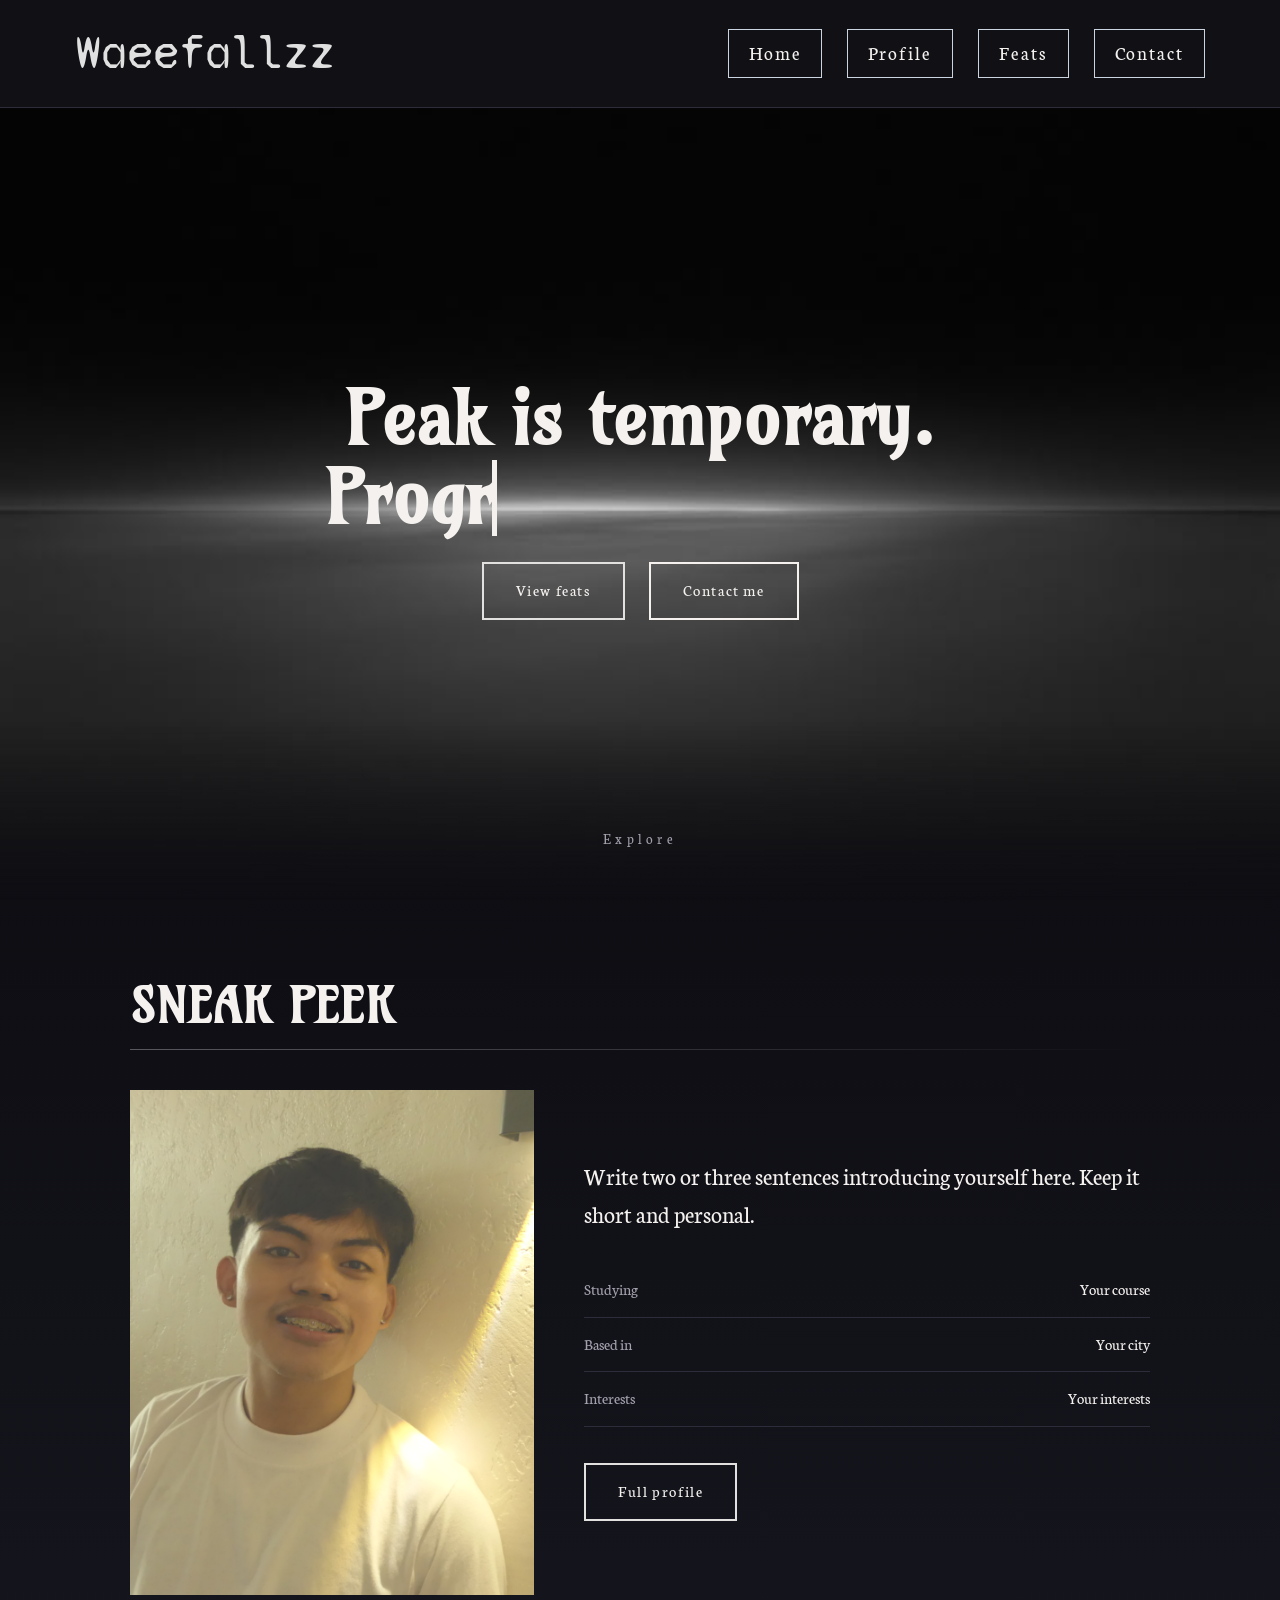
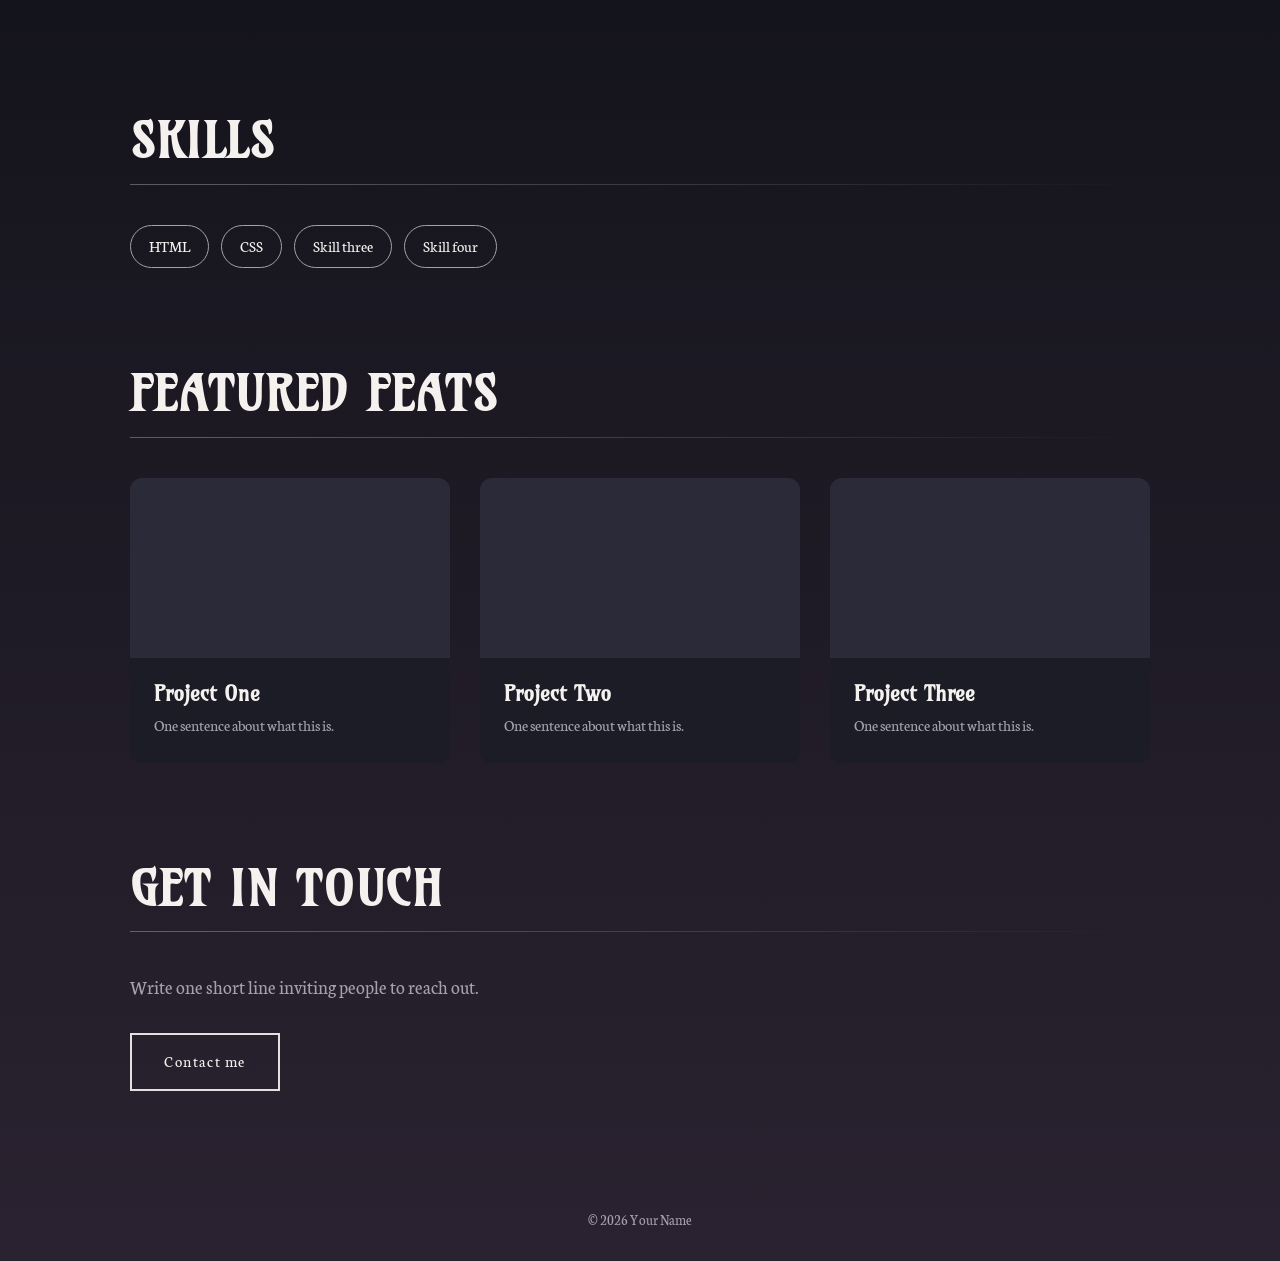
==== index.html @ 7a1cd542 "Initial commit" ====
<!DOCTYPE html>
<html lang="en">
<head>
  <meta charset="UTF-8">
  <meta name="viewport" content="width=device-width, initial-scale=1">
  <title>Home | Your Name</title>
  <link rel="preconnect" href="https://fonts.googleapis.com">
  <link href="https://fonts.googleapis.com/css2?family=Dosis:wght@700&family=Neuton:wght@400;700&display=swap" rel="stylesheet">
  <link rel="stylesheet" href="style.css">
</head>
<body>




  <!-- HEADER: copy any change here to all 4 pages -->
  <header class="header">
    <a href="index.html" class="logo">
      <span>Waeefallzz</span>
    </a>
    <nav>
      <a href="index.html" class="active">Home</a>
      <a href="profile.html">Profile</a>
      <a href="feats.html">Feats</a>
      <a href="contact.html">Contact</a>
    </nav>
  </header>

  <main class="home">

    <section class="hero">
      <h1>Peak is temporary. <br >Progress is absolute</h1>
      <div class="hero-buttons">
        <a href="feats.html" class="button">View feats</a>
        <a href="contact.html" class="button secondary">Contact me</a>
      </div>
      <!-- EXPLORE: hover the word to show your social icons.
           Replace each link (the https:// part) with your own page. It opens in a new tab. -->
      <div class="explore">
        <span class="explore-label" tabindex="0">Explore</span>
        <div class="explore-menu">
          <a href="https://www.facebook.com/waeefallzz" class="button facebook" target="_blank" rel="noopener noreferrer" aria-label="Facebook" title="Facebook">
            <svg viewBox="0 0 24 24" aria-hidden="true"><path d="M18 2h-3a5 5 0 0 0-5 5v3H7v4h3v8h4v-8h3l1-4h-4V7a1 1 0 0 1 1-1h3z"/></svg>
          </a>
          <a href="https://www.instagram.com/waeefallzzz/" class="button instagram" target="_blank" rel="noopener noreferrer" aria-label="Instagram" title="Instagram">
            <svg viewBox="0 0 24 24" aria-hidden="true"><defs><linearGradient id="ig-gradient" gradientUnits="userSpaceOnUse" x1="2" y1="22" x2="22" y2="2"><stop offset="0" stop-color="#feda75"/><stop offset="0.25" stop-color="#fa7e1e"/><stop offset="0.5" stop-color="#d62976"/><stop offset="0.75" stop-color="#962fbf"/><stop offset="1" stop-color="#4f5bd5"/></linearGradient></defs><rect x="2" y="2" width="20" height="20" rx="5" ry="5"/><path d="M16 11.37A4 4 0 1 1 12.63 8 4 4 0 0 1 16 11.37z"/><path d="M17.5 6.5h.01"/></svg>
          </a>
          <a href="https://github.com/waeefallzzz" class="button github" target="_blank" rel="noopener noreferrer" aria-label="GitHub" title="GitHub">
            <svg viewBox="0 0 24 24" aria-hidden="true"><path d="M9 19c-5 1.5-5-2.5-7-3m14 6v-3.87a3.37 3.37 0 0 0-.94-2.61c3.14-.35 6.44-1.54 6.44-7A5.44 5.44 0 0 0 20 4.77 5.07 5.07 0 0 0 19.91 1S18.73.65 16 2.48a13.38 13.38 0 0 0-7 0C6.27.65 5.09 1 5.09 1A5.07 5.07 0 0 0 5 4.77a5.44 5.44 0 0 0-1.5 3.78c0 5.42 3.3 6.61 6.44 7A3.37 3.37 0 0 0 9 18.13V22"/></svg>
          </a>
        </div>
      </div>
    </section>

    <!-- SNEAK PEEK: a short look at you. Edit the text, then the list below. -->
    <section class="peek">
      <div class="section-header">
        <h2>Sneak Peek</h2>
        <div class="ridge"></div>
      </div>

      <div class="peek-grid">
        <!-- PHOTO: the picture goes INSIDE the peek-photo box, which sets its size and the mountain edge -->
        <div class="peek-photo">
          <img src="images/peek_img.jpg" alt="Your name">
        </div>

        <div>
          <p class="peek-lead">Write two or three sentences introducing yourself here. Keep it short and personal.</p>

          <!-- To add a row, copy one li line and change the text -->
          <ul class="peek-facts">
            <li><span>Studying</span> Your course</li>
            <li><span>Based in</span> Your city</li>
            <li><span>Interests</span> Your interests</li>
          </ul>

          <a href="profile.html" class="button">Full profile</a>
        </div>
      </div>
    </section>

    <!-- SECTION: SKILLS. Each section starts with a header and ridgeline divider.
         To add a skill, copy one li line and change the text. -->
    <section class="home-section">
      <div class="section-header">
        <h2>Skills</h2>
        <div class="ridge"></div>
      </div>
      <ul class="skills">
        <li>HTML</li>
        <li>CSS</li>
        <li>Skill three</li>
        <li>Skill four</li>
      </ul>
    </section>

    <!-- SECTION: FEATURED FEATS. To add a card, copy from <a class="card"> to </a>. -->
    <section class="home-section">
      <div class="section-header">
        <h2>Featured Feats</h2>
        <div class="ridge"></div>
      </div>
      <div class="grid">
        <a href="feats.html" class="card">
          <div class="card-image"></div>
          <div class="card-body">
            <h3>Project One</h3>
            <p>One sentence about what this is.</p>
          </div>
        </a>
        <a href="feats.html" class="card">
          <div class="card-image"></div>
          <div class="card-body">
            <h3>Project Two</h3>
            <p>One sentence about what this is.</p>
          </div>
        </a>
        <a href="feats.html" class="card">
          <div class="card-image"></div>
          <div class="card-body">
            <h3>Project Three</h3>
            <p>One sentence about what this is.</p>
          </div>
        </a>
      </div>
    </section>

    <!-- SECTION: GET IN TOUCH -->
    <section class="home-section">
      <div class="section-header">
        <h2>Get in Touch</h2>
        <div class="ridge"></div>
      </div>
      <p class="home-note">Write one short line inviting people to reach out.</p>
      <a href="contact.html" class="button">Contact me</a>
    </section>
  </main>

  <footer>&copy; 2026 Your Name</footer>
  <script src="script.js"></script>
</body>
</html>
---- style.css ----
/* ==========================================================
   STYLE.CSS (shared by all pages)
   Edit the values in the SETTINGS block to restyle the site.
   ========================================================== */

/* FONTS loaded from Google Fonts (needs internet): Ubuntu for headers, Syne Mono for the logo */
@import url("https://fonts.googleapis.com/css2?family=Ubuntu:wght@400;500;700&family=Syne+Mono&display=swap");
@import url("https://fonts.googleapis.com/css2?family=Amarante&family=Libertinus+Serif:ital,wght@0,400;0,600;0,700;1,400;1,600;1,700&family=Syne+Mono&display=swap");

/* ---------- 1. SETTINGS: change colors and fonts here ---------- */
:root {
  --bg: #121218;        /* page background */
  --card: #1c1c26;      /* card background */
  --text: #f4f1ee;      /* main text */
  --muted: #a3a1ad;     /* softer text */
  --accent: #e3e0e0;
  --nav-accent: #cbd5e1; /* nav buttons at rest: the border (Silver Blue accent). The text stays white. */
  --nav-hover: #94a3b8;  /* nav hover: the text, the border, and the glowing line all use this (Silver Blue hover) */
  --grad-top: #050507;  /* page gradient: color at the top */
  --grad-mid: #14141c;  /* page gradient: color in the middle */
  --grad-end: #2a2230;  /* page gradient: color at the bottom */    /* hover color, buttons, underline */

  --font-heading: "Amarante", sans-serif;    /* headers */
  --font-logo: "Syne Mono", monospace;     /* logo name */
  --font-body: "Neuton", serif;           /* paragraphs */
}

/* ---------- 2. BASE ---------- */
* { margin: 0; padding: 0; box-sizing: border-box; }

html { scroll-behavior: smooth; }

body {
   /* gradient that runs down the whole page, so it shifts as you scroll */
  background: linear-gradient(180deg, var(--grad-top) 0%, var(--grad-mid) 55%, var(--grad-end) 100%);
  background-color: var(--bg);
  min-height: 100vh;
  color: var(--text);
  font-family: var(--font-body);
  line-height: 1.6;
}

/* PAGE BACKGROUND PICTURE: puts the hero picture at the top of every inner page
   (Profile, Feats, Contact) and fades it into the gradient as you scroll down.
   Home is skipped here because it draws its own picture in .hero::before.
   The picture is the same file: images/hero.jpg
   To make the picture fade out sooner or later, change the 80% below. */
body:not(:has(.home))::before {
  content: "";
  position: absolute;
  top: 0; left: 0;
  width: 100%;
  height: 100vh;
  z-index: -1;
  pointer-events: none;
  background: url("images/hero.jpg") center 20% / cover no-repeat;
  -webkit-mask-image: linear-gradient(to bottom, #000 80%, transparent 100%);
  mask-image: linear-gradient(to bottom, #000 80%, transparent 100%);
}

h1, h2, h3 { font-family: var(--font-heading); line-height: 1.1; }
h1 { font-size: clamp(3rem, 9vw, 6.5rem); }
h2 { font-size: clamp(2rem, 5vw, 3rem); margin-bottom: 30px; }
h3 { font-size: 1.3rem; margin-bottom: 8px; }

a { color: inherit; }

/* ---------- 3. HEADER AND NAV ---------- */
.header {
  position: fixed;
  top: 0; left: 0;
  width: 100%;
  display: flex;
  justify-content: space-between;  /* logo left, nav right */
  align-items: center;
  padding: 15px 75px;
  background: rgba(18, 18, 24, 0.9);
  border-bottom: 1px solid #2c2c3a;
  backdrop-filter: blur(8px);
  z-index: 10;
}

.logo {
  display: flex;
  align-items: center;
  gap: 20px;
  text-decoration: none;
}

/* LOGO PLACEHOLDER: size of the logo picture */
.logo-image,
.logo img {
  width: 125px;
  height: 125px;
}

.logo-image { background: #2a2a38; }       /* grey box until you add your logo */
.logo img { object-fit: cover; }

.logo span {
  font-family: var(--font-logo);
  font-size: 3rem;
  font-weight: 400;      /* Syne Mono has only one weight */
}

/* ---------- 3b. LOGO HOVER: the letters scramble, then turn into an icon ----------
   script.js does the scrambling and adds the icon. This is how it looks. */
.logo { position: relative; }
.logo span { transition: opacity 0.25s ease; }
.logo.is-icon span { opacity: 0; }            /* the name fades out when the icon shows */

.logo-icon {
  position: absolute;
  left: 0;
  top: 50%;
  height: 3rem;                               /* icon size (matches the logo text size) */
  aspect-ratio: 1;
  opacity: 0;
  transform: translateY(-50%) scale(0.6);
  transition: opacity 0.3s ease, transform 0.3s ease;
  pointer-events: none;
}

.logo.is-icon .logo-icon {
  opacity: 1;
  transform: translateY(-50%) scale(1);
}

.logo-icon img,
.logo-icon svg {
  display: block;
  width: 100%;
  height: 100%;
  object-fit: contain;
}

/* the built-in icon is a line drawing that takes the logo's color */
.logo-icon svg {
  fill: none;
  stroke: currentColor;
  stroke-width: 2;
  stroke-linecap: round;
  stroke-linejoin: round;
}

nav { display: flex; gap: 25px; }

nav a {
  position: relative;
  padding: 8px 20px;
  border: 1px solid var(--nav-accent);
  text-decoration: none;
  color: var(--text);
  font-size: 1.2rem;
  letter-spacing: 0.1em;
  transition: color 0.3s ease, border-color 0.3s ease, transform 0.3s ease, text-shadow 0.3s ease;
}

nav a.active {
  color: var(--text);
  border-color: var(--nav-accent);
}

nav a:hover {
  color: var(--nav-hover);
  border-color: var(--nav-hover);
  text-shadow: 0 0 8px color-mix(in srgb, var(--nav-hover) 60%, transparent);   /* text glow: change 8px for spread, 60% for strength */
}

/* ---------- 4. PAGE LAYOUT ---------- */
main {
  min-height: 100vh;
  padding: 230px 40px 80px;   /* top padding = space under the header */
  max-width: 1100px;
  margin: 0 auto;
  animation: fadeUp 0.8s ease both;   /* every page fades in on load */
}

@keyframes fadeUp {
  from { opacity: 0; transform: translateY(30px); }
  to   { opacity: 1; transform: translateY(0); }
}

/* ---------- 4b. SECTION HEADER (title and divider line) ---------- */
.section-header { margin-bottom: 40px; }

.section-header h2 {
  display: flex;
  align-items: center;
  gap: 0.3em;
  margin: 0;
  text-transform: uppercase;
  letter-spacing: 0.04em;
}

/* divider: a plain thin line under the title that fades out to the right.
   To remove the divider completely, change this to: .ridge { display: none; } */
.ridge {
  height: 1px;
  margin-top: 16px;
  background: linear-gradient(to right, var(--muted), transparent);
  opacity: 0.5;
}

/* ---------- 5. HOME (centered full screen hero) ---------- */
main.home { max-width: none; padding: 0; }

.hero {
  position: relative;
  min-height: 100vh;
  display: flex;
  flex-direction: column;
  align-items: center;       /* centers horizontally */
  justify-content: center;   /* centers vertically */
  text-align: center;
  padding: 200px 40px 100px;

}

/* HERO PICTURE: images/hero.jpg, fading out at the bottom so it blends into the gradient.
   Change "20%" to move the picture up or down. Change "80%" to fade sooner or later. */
.hero::before {
  content: "";
  position: absolute;
  inset: 0;
  z-index: 0;
  background: url("images/hero.jpg") center 20% / cover no-repeat;
  -webkit-mask-image: linear-gradient(to bottom, #000 80%, transparent 100%);
  mask-image: linear-gradient(to bottom, #000 80%, transparent 100%);
}

/* keep the text above the picture */
.hero h1, .hero-name, .hero-buttons { position: relative; z-index: 1; }

.hero h1 {
  font-size: clamp(2.5rem, 6vw, 4.5rem);
  margin-bottom: 24px;
}

.hero-name {
  font-family: var(--font-heading);
  font-size: 2.5rem;
  font-weight: 700;
  margin-bottom: 40px;
}

.hero-buttons {
  display: flex;
  flex-wrap: wrap;
  justify-content: center;
  gap: 24px;
}

.button {
  display: inline-block;   /* lets overflow: hidden clip the light streak */
  position: relative;
  overflow: hidden;
  padding: 14px 32px;
  border: 2px solid var(--accent);
  text-decoration: none;
  letter-spacing: 0.1em;
  transition: transform 0.3s ease, box-shadow 0.3s ease, color 0.3s ease;
}

.button:hover {
  box-shadow: 0 10px 25px rgba(134, 30, 108, 0.35);   /* glow under the button */
}

.logo {
  color: #e0e0e0;
  text-decoration: none;
  transition: text-shadow 0.3s ease, color 0.3s ease;
}

.logo:hover {
  text-shadow: 0 10px 25px rgba(134, 30, 108, 0.35);
  color: #7dd3fc;   /* Glacier Blue */
  text-shadow: 0 0 12px rgba(255, 255, 255, 0.8);
   
}

/* pressed effect when clicking */
.button:active { transform: scale(0.97); }

/* second button, white outline */
.button.secondary { border-color: var(--text); }
.button.secondary:hover {
  box-shadow: 0 10px 25px rgba(244, 241, 238, 0.25);
}

/* ---------- EXPLORE MENU: hover "Explore" to show your social icons ---------- */
.explore {
  position: absolute;
  bottom: 40px;
  left: 50%;
  transform: translateX(-50%);
  z-index: 1;
}

.explore-label {
  display: block;
  padding: 10px 24px;
  color: var(--muted);
  letter-spacing: 0.3em;
  font-size: 0.9rem;
  cursor: pointer;
  transition: color 0.3s ease;
}

.explore:hover .explore-label { color: var(--accent); }
.explore:has(:focus-visible) .explore-label { color: var(--accent); }   /* keyboard only */

/* the row of icons, sitting just above the word Explore */
.explore-menu {
  position: absolute;
  bottom: 100%;
  left: 50%;
  transform: translateX(-50%);
  display: flex;
  gap: 14px;
  padding-bottom: 20px;      /* keeps the hover from breaking between the word and the buttons */
  pointer-events: none;
}

.explore:hover .explore-menu { pointer-events: auto; }
.explore:has(:focus-visible) .explore-menu { pointer-events: auto; }   /* keyboard only */

/* hidden state: faded out and sitting a little lower */
.explore-menu .button {
  padding: 12px;
  color: var(--muted);     /* resting icon color */
  background: rgba(11, 11, 16, 0.7);
  backdrop-filter: blur(6px);
  opacity: 0;
  transform: translateY(calc(var(--lift) + 24px)) rotate(var(--tilt));
  transition: opacity 0.4s ease var(--delay), transform 0.4s ease var(--delay), box-shadow 0.3s ease, color 0.3s ease, border-color 0.3s ease;
}

/* the icons: size and line style (they take the text color) */
.explore-menu svg {
  display: block;
  width: 24px;
  height: 24px;
  fill: none;
  stroke: currentColor;
  stroke-width: 2;
  stroke-linecap: round;
  stroke-linejoin: round;
}

/* BRAND COLORS: on hover each icon, its border, and its glow turn into the original colors.
   To change a color, edit the hex code (the # number). */
.explore-menu .facebook:hover {
  color: #1877f2;
  border-color: #1877f2;
  box-shadow: 0 10px 25px rgba(24, 119, 242, 0.4);
}

.explore-menu .instagram:hover {
  border-color: #d62976;
  box-shadow: 0 10px 25px rgba(214, 41, 118, 0.4);
}

.explore-menu .instagram:hover svg { stroke: url(#ig-gradient); }   /* the rainbow gradient */

.explore-menu .github:hover {
  color: #ffffff;
  border-color: #ffffff;
  box-shadow: 0 10px 25px rgba(255, 255, 255, 0.25);
}

/* THE CURVE: the middle button sits highest, the outer buttons sit lower and tilt outward.
   --lift moves a button down (positive) or up (negative), --tilt rotates it,
   --delay makes them appear one after another. */
.explore-menu .button:nth-child(1) { --lift: 20px;  --tilt: -9deg; --delay: 0s; }
.explore-menu .button:nth-child(2) { --lift: -8px;  --tilt: 0deg;  --delay: 0.08s; }
.explore-menu .button:nth-child(3) { --lift: 20px;  --tilt: 9deg;  --delay: 0.16s; }

/* shown state: when the mouse is over it, or when tabbing with the keyboard.
   (A mouse click does not keep it open, so it will not get stuck after you come back.) */
.explore:hover .explore-menu .button {
  opacity: 1;
  transform: translateY(var(--lift)) rotate(var(--tilt));
}

.explore:has(:focus-visible) .explore-menu .button {
  opacity: 1;
  transform: translateY(var(--lift)) rotate(var(--tilt));
}

/* ---------- 5b. HOME: SNEAK PEEK ---------- */
.peek {
  max-width: 1100px;
  margin: 0 auto;
  padding: 80px 40px 100px;
}

.peek-grid {
  display: grid;
  grid-template-columns: 1fr 1.4fr;
  gap: 50px;
  align-items: center;
}

/* photo box */
.peek-photo {
  aspect-ratio: 4 / 5;
  background: #2a2a38;     /* grey box until you add your photo */
  overflow: hidden;
}

.peek-photo img { width: 100%; height: 100%; object-fit: cover; }

.peek-lead { font-size: 1.5rem; margin-bottom: 30px; }

.peek-facts { list-style: none; margin-bottom: 36px; }

.peek-facts li {
  display: flex;
  justify-content: space-between;
  gap: 20px;
  padding: 14px 0;
  border-bottom: 1px solid #2c2c3a;
}

.peek-facts span { color: var(--muted); }

/* ---------- 5c. HOME: MORE SECTIONS (Skills, Featured Feats, Get in Touch) ---------- */
.home-section {
  max-width: 1100px;
  margin: 0 auto;
  padding: 20px 40px 80px;
}

.home-note {
  max-width: 600px;
  margin-bottom: 30px;
  color: var(--muted);
  font-size: 1.2rem;
}

/* ---------- 6. PROFILE ---------- */
.profile-text { max-width: 650px; margin-bottom: 50px; }
.profile-text p { margin-bottom: 16px; color: var(--muted); }

.skills {
  display: flex;
  flex-wrap: wrap;
  gap: 12px;
  list-style: none;
}

.skills li {
  padding: 8px 18px;
  border: 1px solid var(--muted);
  border-radius: 999px;
  transition: border-color 0.3s ease, color 0.3s ease;
}

.skills li:hover { border-color: var(--accent); color: var(--accent); }

/* ---------- 7. FEATS (project cards) ---------- */
.grid {
  display: grid;
  grid-template-columns: repeat(auto-fit, minmax(280px, 1fr));
  gap: 30px;
}

.card {
  background: var(--card);
  border-radius: 12px;
  overflow: hidden;
  text-decoration: none;
  transition: transform 0.3s ease, box-shadow 0.3s ease;
}

.card:hover {
  transform: translateY(-8px);
  box-shadow: 0 12px 30px rgba(0, 0, 0, 0.4);
}

.card-image {
  height: 180px;
  background: #2a2a38;     /* placeholder color, see feats.html to add a picture */
  overflow: hidden;
}

.card-image img {
  width: 100%;
  height: 100%;
  object-fit: cover;
  transition: transform 0.4s ease;
}

.card:hover .card-image img { transform: scale(1.08); }

.card-body { padding: 24px; }
.card-body p { color: var(--muted); }

/* ---------- 8. CONTACT ---------- */
.contact-list { list-style: none; max-width: 600px; }

.contact-list a {
  display: flex;
  justify-content: space-between;
  padding: 22px 0;
  border-bottom: 1px solid #2c2c3a;
  text-decoration: none;
  font-size: 1.3rem;
  transition: color 0.3s ease, padding-left 0.3s ease;
}

.contact-list a:hover { color: var(--accent); padding-left: 14px; }
.contact-list span { color: var(--muted); font-size: 1rem; }

/* ---------- 8b. LIGHT PASSING EFFECT ----------
   On hover, a streak of light passes left to right.
   When the mouse leaves, the light passes back right to left.
   To make it stronger or softer, change the 0.35. To change the speed, change the 0.6s. */

/* buttons */
.button::after {
  content: "";
  position: absolute;
  inset: 0;
  background: linear-gradient(120deg, transparent 30%, rgba(255, 255, 255, 0.35) 50%, transparent 70%);
  transform: translateX(-120%) skewX(-20deg);   /* resting spot, off to the left */
  transition: transform 0.6s ease;
  pointer-events: none;
}

/* nav links: the same light, drawn as a sliding background so the link itself
   does not need to clip anything (the glow below needs to spread outside) */
nav a::after {
  content: "";
  position: absolute;
  inset: 0;
  background: linear-gradient(120deg, transparent 40%, rgba(255, 255, 255, 0.35) 50%, transparent 60%) no-repeat;
  background-size: 300% 100%;
  background-position: 100% 0;                  /* resting spot */
  transition: background-position 0.6s ease;
  pointer-events: none;
}

@media (prefers-reduced-motion: no-preference) {
  .button:hover::after,
  .button:focus-visible::after {
    transform: translateX(220%) skewX(-20deg);   /* ends off to the right */
  }

  nav a:hover::after,
  nav a:focus-visible::after {
    background-position: 0 0;
  }
}

/* ---------- 8c. CIRCLING GLOW on nav links ----------
   A glowing line travels once around the link when you hover it.
   script.js adds the little drawing (.glow-container) that this uses,
   so script.js must be on EVERY page (see the line before </body>). */
.glow {
  --glow-line-color: var(--nav-hover);       /* same color as the hovered text */
  --glow-line-thickness: 2px;
  --glow-line-length: 20;                       /* how long the glowing line is */
  --glow-blur-color: var(--nav-hover);          /* same color, made softer below */
  --glow-blur-size: 5px;                        /* how far the glow spreads (smaller = less glow) */
  --animation-speed: 1200ms;                    /* how long one lap takes */
  --container-offset: 100px;
  --glow-radius: 0px;                           /* set this to the link's border-radius if you round it */
  position: relative;
}

.glow-container {
  pointer-events: none;
  position: absolute;
  inset: calc(var(--container-offset) / -2);
  width: calc(100% + var(--container-offset));
  height: calc(100% + var(--container-offset));
  opacity: 0;
}

.glow-blur,
.glow-line {
  width: calc(100% - var(--container-offset));
  height: calc(100% - var(--container-offset));
  x: calc(var(--container-offset) / 2);
  y: calc(var(--container-offset) / 2);
  rx: var(--glow-radius);
  fill: transparent;
  stroke: black;
  stroke-width: 5px;
  stroke-dasharray: var(--glow-line-length) calc(50 - var(--glow-line-length));
}

.glow-line {
  stroke: var(--glow-line-color);
  stroke-width: var(--glow-line-thickness);
}

.glow-blur {
  opacity: 0.55;                                /* how strong the blur is (lower = less glow) */
  filter: blur(var(--glow-blur-size));
  stroke: var(--glow-blur-color);
  stroke-width: var(--glow-blur-size);
}

.glow:is(:hover, :focus-visible) .glow-blur,
.glow:is(:hover, :focus-visible) .glow-line {
  stroke-dashoffset: -80px;
  transition: stroke-dashoffset var(--animation-speed) ease-in, stroke-dasharray var(--animation-speed) ease-in;
}

.glow:is(:hover, :focus-visible) .glow-container {
  animation: glow-visibility var(--animation-speed) ease-in;
}

@keyframes glow-visibility {
  0%, 100% { opacity: 0; }
  25%, 75% { opacity: 1; }
}

/* ---------- 9. FOOTER ---------- */
footer {
  text-align: center;
  padding: 30px;
  color: var(--muted);
  font-size: 0.9rem;
}

/* ---------- 10. SMALLER SCREENS ---------- */
@media (max-width: 900px) {
  .header { padding: 16px 30px; }
  .logo-image, .logo img { width: 80px; height: 80px; }
  .logo span { font-size: 2rem; }
  .logo-icon { height: 2rem; }
  nav { gap: 12px; }
  nav a { padding: 12px 18px; font-size: 1rem; }
  main { padding-top: 150px; }
  .peek-grid { grid-template-columns: 1fr; }
  .peek-photo { max-width: 360px; }
}

@media (max-width: 600px) {
  .header { flex-direction: column; gap: 12px; padding: 12px 20px; }
  .logo { gap: 12px; }
  .logo-image, .logo img { width: 50px; height: 50px; }
  .logo span { font-size: 1.3rem; }
  .logo-icon { height: 1.3rem; }
  nav { gap: 8px; }
  nav a { padding: 8px 14px; font-size: 0.9rem; letter-spacing: 0.05em; }
  main { padding: 170px 20px 60px; }
  .hero { padding: 170px 20px 100px; }
  .hero-name { font-size: 2rem; }
}

/* ---------- 11. ACCESSIBILITY: respect "reduce motion" setting ---------- */
@media (prefers-reduced-motion: reduce) {
  * { animation: none !important; transition: none !important; }
}

/* ---------- 12. CENTERED PAGE TITLES (Profile, Feats, Contact only; Home is not affected) ---------- */
main:not(.home) .section-header h2 {
  justify-content: center;
}

/* the line under the title fades out on both sides */
main:not(.home) .section-header .ridge {
  background: linear-gradient(to right, transparent, var(--muted), transparent);
}

/* ---------- 13. BANNER SPACING (Profile, Feats, Contact only; Home is not affected) ----------
   The title sits in the middle of the first screen, over the hero picture,
   and the content starts just below it (a small peek shows at the bottom).
   --header-h is the height of the fixed header. If the title looks off-center,
   change these numbers to match your header. --peek is how much content shows at the bottom. */
:root {
  --header-h: 125px;
  --peek: 40px;
}

main:not(.home) {
  padding-top: var(--header-h);        /* start right under the header */
}

main:not(.home) .section-header {
  min-height: calc(100vh - var(--header-h) - var(--peek));
  display: flex;
  flex-direction: column;
  justify-content: center;             /* title in the middle of the banner */
  margin-bottom: 0;
}

@media (max-width: 900px) {
  :root { --header-h: 85px; }
}

@media (max-width: 600px) {
  :root { --header-h: 115px; }
}

/* ---------- 14. PROFILE PAGE: sub titles, About Me, and Skills ----------
   The About Me photo and details reuse the Sneak Peek styles from section 5b. */
.profile-block { margin-bottom: 90px; }

/* small section title with a thin line running to the right */
.sub-title {
  display: flex;
  align-items: center;
  gap: 20px;
  margin-bottom: 36px;
  font-size: 1.8rem;
  text-transform: uppercase;
  letter-spacing: 0.06em;
}

.sub-title::after {
  content: "";
  flex: 1;
  height: 1px;
  background: linear-gradient(to right, var(--muted), transparent);
  opacity: 0.5;
}

/* skill cards */
.skill-grid {
  display: grid;
  grid-template-columns: repeat(auto-fit, minmax(260px, 1fr));
  gap: 24px;
}

.skill {
  display: flex;
  flex-direction: column;
  gap: 20px;
  padding: 24px;
  background: var(--card);
  border: 1px solid #2c2c3a;
  border-radius: 12px;
  transition: transform 0.3s ease, border-color 0.3s ease, box-shadow 0.3s ease;
}

.skill:hover {
  transform: translateY(-6px);
  border-color: var(--nav-accent);
  box-shadow: 0 12px 30px rgba(0, 0, 0, 0.4);
}

.skill-head {
  display: flex;
  align-items: center;
  gap: 16px;
}

/* the picture box (grey until you add a picture) */
.skill-icon {
  display: grid;
  place-items: center;
  flex-shrink: 0;
  width: 56px;
  height: 56px;
  padding: 10px;
  background: #2a2a38;
  border-radius: 10px;
  overflow: hidden;
}

.skill-icon img {
  width: 100%;
  height: 100%;
  object-fit: contain;
}

.skill-name {
  flex: 1;
  font-family: var(--font-heading);
  font-size: 1.3rem;
  line-height: 1.1;
}

/* the percent text: it reads the same --level number as the bar.
   You only ever edit --level in profile.html. */
.skill-level {
  color: var(--muted);
  font-size: 1.1rem;
  counter-reset: level var(--level);
}

.skill-level::after { content: counter(level) "%"; }

/* the progress bar: empty track and the filled part */
.skill-bar {
  height: 8px;
  background: #2a2a38;
  border-radius: 999px;
  overflow: hidden;
}

.skill-bar span {
  display: block;
  height: 100%;
  width: calc(var(--level) * 1%);
  background: linear-gradient(to right, var(--nav-accent), var(--nav-hover));
  border-radius: inherit;
  animation: skillFill 1.2s ease both;     /* the bar fills up when the page loads */
}

@keyframes skillFill { from { width: 0; } }
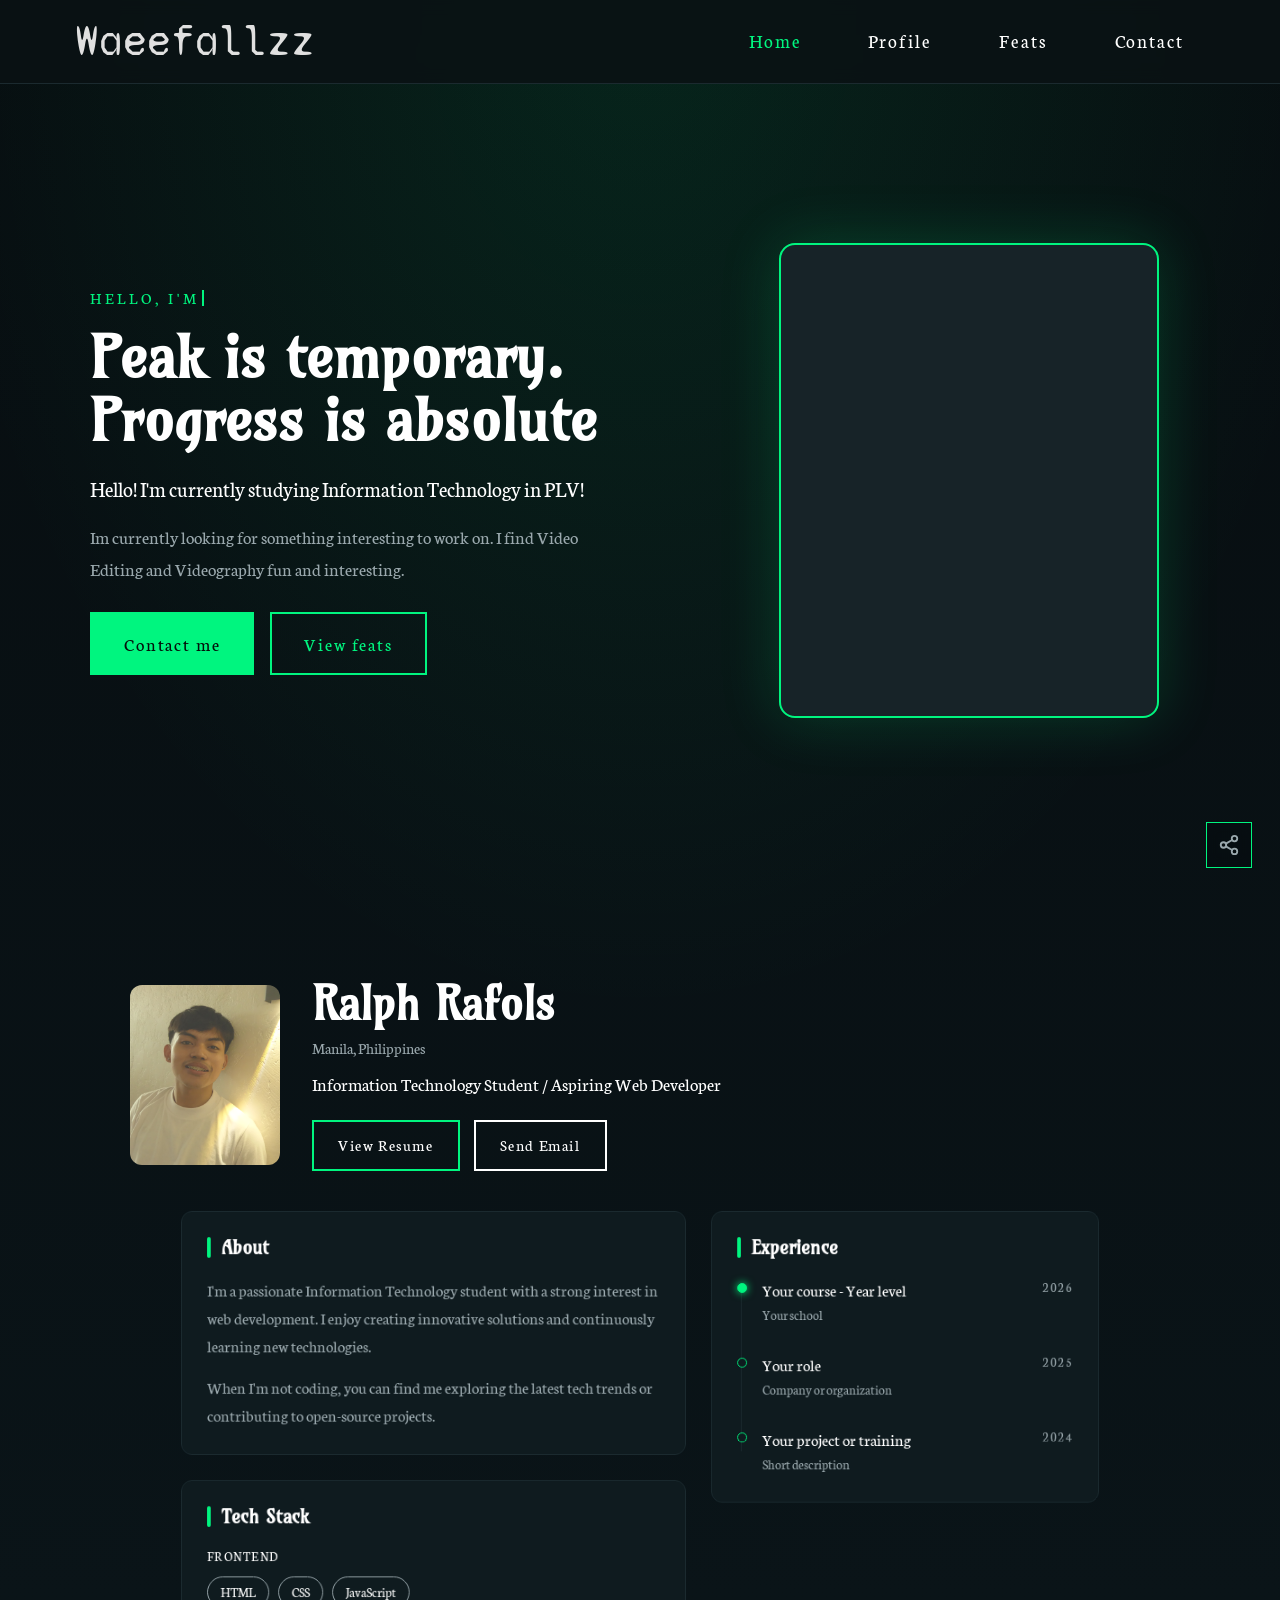
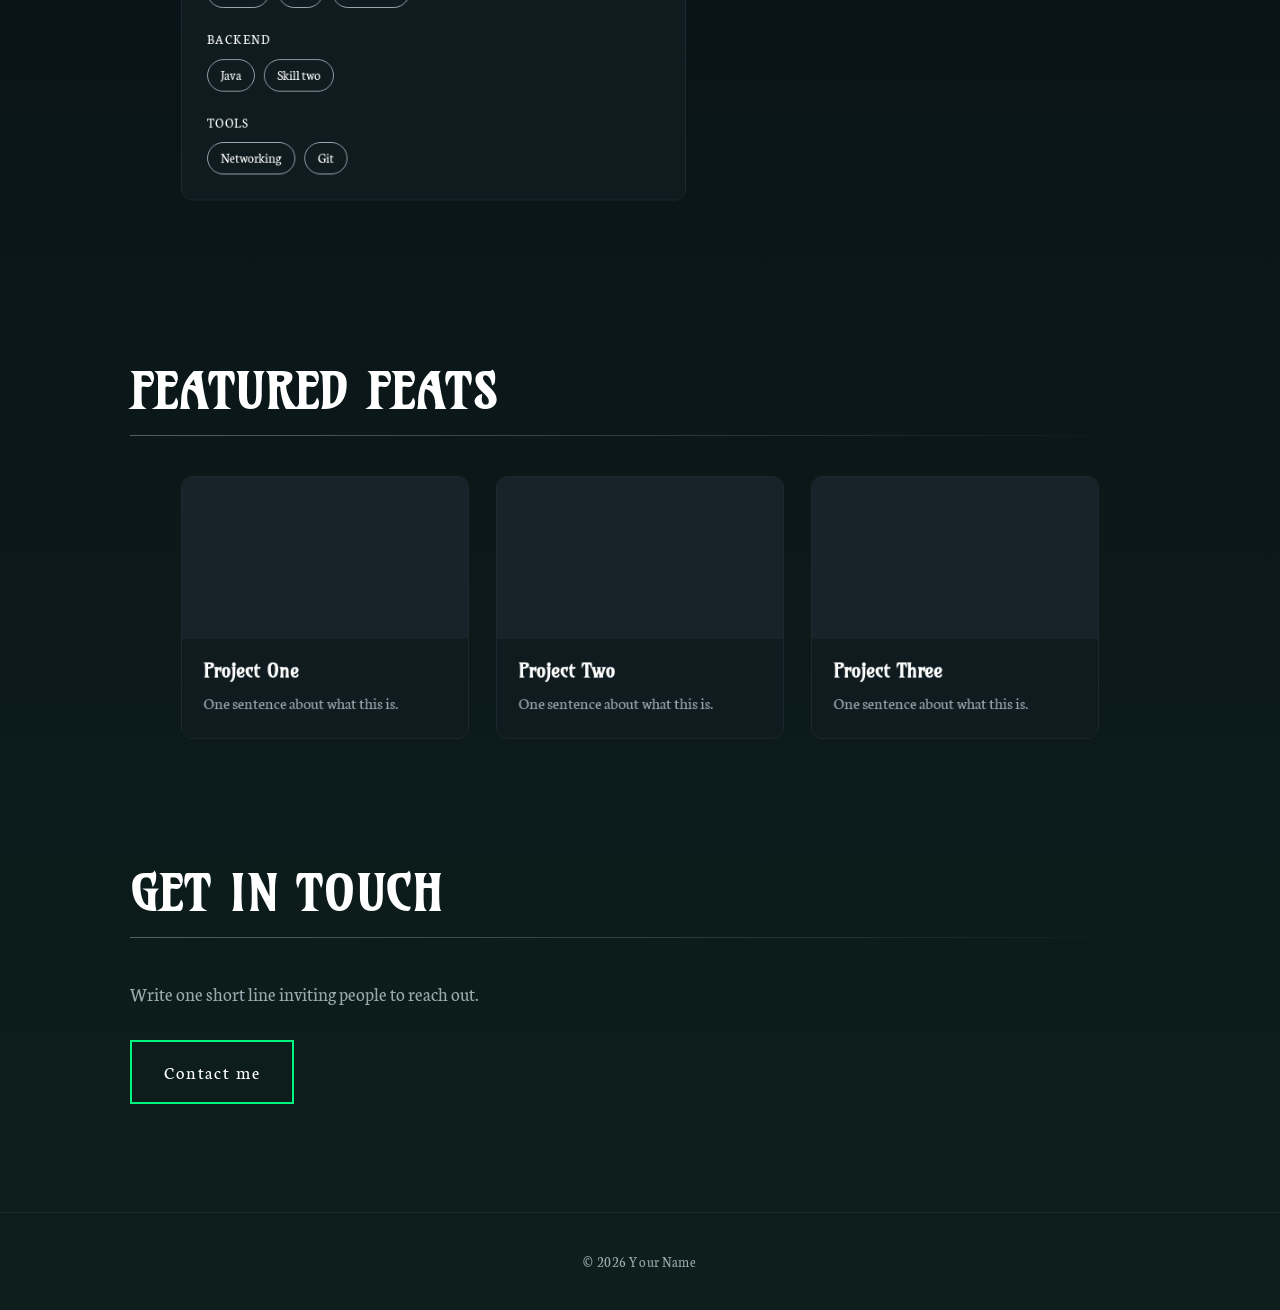
==== commit 742a21c3: "Updated files" ====
--- a/index.html
+++ b/index.html
@@ -28,71 +28,113 @@
 
   <main class="home">
 
-    <section class="hero">
-      <h1>Peak is temporary. <br >Progress is absolute</h1>
-      <div class="hero-buttons">
-        <a href="feats.html" class="button">View feats</a>
-        <a href="contact.html" class="button secondary">Contact me</a>
-      </div>
-      <!-- EXPLORE: hover the word to show your social icons.
-           Replace each link (the https:// part) with your own page. It opens in a new tab. -->
-      <div class="explore">
-        <span class="explore-label" tabindex="0">Explore</span>
-        <div class="explore-menu">
-          <a href="https://www.facebook.com/waeefallzz" class="button facebook" target="_blank" rel="noopener noreferrer" aria-label="Facebook" title="Facebook">
-            <svg viewBox="0 0 24 24" aria-hidden="true"><path d="M18 2h-3a5 5 0 0 0-5 5v3H7v4h3v8h4v-8h3l1-4h-4V7a1 1 0 0 1 1-1h3z"/></svg>
-          </a>
-          <a href="https://www.instagram.com/waeefallzzz/" class="button instagram" target="_blank" rel="noopener noreferrer" aria-label="Instagram" title="Instagram">
-            <svg viewBox="0 0 24 24" aria-hidden="true"><defs><linearGradient id="ig-gradient" gradientUnits="userSpaceOnUse" x1="2" y1="22" x2="22" y2="2"><stop offset="0" stop-color="#feda75"/><stop offset="0.25" stop-color="#fa7e1e"/><stop offset="0.5" stop-color="#d62976"/><stop offset="0.75" stop-color="#962fbf"/><stop offset="1" stop-color="#4f5bd5"/></linearGradient></defs><rect x="2" y="2" width="20" height="20" rx="5" ry="5"/><path d="M16 11.37A4 4 0 1 1 12.63 8 4 4 0 0 1 16 11.37z"/><path d="M17.5 6.5h.01"/></svg>
-          </a>
-          <a href="https://github.com/waeefallzzz" class="button github" target="_blank" rel="noopener noreferrer" aria-label="GitHub" title="GitHub">
-            <svg viewBox="0 0 24 24" aria-hidden="true"><path d="M9 19c-5 1.5-5-2.5-7-3m14 6v-3.87a3.37 3.37 0 0 0-.94-2.61c3.14-.35 6.44-1.54 6.44-7A5.44 5.44 0 0 0 20 4.77 5.07 5.07 0 0 0 19.91 1S18.73.65 16 2.48a13.38 13.38 0 0 0-7 0C6.27.65 5.09 1 5.09 1A5.07 5.07 0 0 0 5 4.77a5.44 5.44 0 0 0-1.5 3.78c0 5.42 3.3 6.61 6.44 7A3.37 3.37 0 0 0 9 18.13V22"/></svg>
-          </a>
+    <!-- HERO: text on the left, your photo on the right. Replace every placeholder. -->
+    <section class="hero hero-split">
+      <div class="hero-inner">
+
+        <div class="hero-text">
+          <p class="hero-hello" data-words="Hello, I'm|The Goat">Hello, I'm Ralph Rafols</p>
+          <h1>Peak is temporary. <br >Progress is absolute</h1>
+          <p class="hero-sub">Hello! I'm currently studying Information Technology in PLV! </p>
+          <p class="hero-desc">Im currently looking for something interesting to work on. I find Video Editing and Videography fun and interesting.</p>
+
+          <div class="hero-buttons">
+            <a href="contact.html" class="button">Contact me</a>
+            <a href="feats.html" class="button secondary">View feats</a>
+          </div>
         </div>
+
+        <div class="hero-image"></div>
+
       </div>
     </section>
 
-    <!-- SNEAK PEEK: a short look at you. Edit the text, then the list below. -->
-    <section class="peek">
-      <div class="section-header">
-        <h2>Sneak Peek</h2>
-        <div class="ridge"></div>
+ 
+    <section class="overview">
+
+      <!-- TOP: photo, name, role, and two buttons -->
+      <div class="profile-head">
+        <!-- YOUR PHOTO: change the file name in src to your own picture -->
+        <div class="profile-photo"><img src="images/peek_img.jpg" alt="Your name"></div>
+
+        <div>
+          <h2 class="profile-name">Ralph Rafols</h2>
+          <p class="profile-meta">Manila, Philippines</p>
+          <p class="profile-role">Information Technology Student / Aspiring Web Developer</p>
+
+          <div class="profile-actions">
+            <!-- put your resume file in your project folder and match the name here -->
+            <a href="resume.pdf" class="button">View Resume</a>
+            <a href="mailto:you@email.com" class="button secondary">Send Email</a>
+          </div>
+        </div>
       </div>
 
-      <div class="peek-grid">
-        <!-- PHOTO: the picture goes INSIDE the peek-photo box, which sets its size and the mountain edge -->
-        <div class="peek-photo">
-          <img src="images/peek_img.jpg" alt="Your name">
+      <!-- TWO COLUMNS: About and Tech Stack on the left, Experience on the right -->
+      <div class="info-grid">
+
+        <div class="info-col">
+
+          <!-- ABOUT: write short paragraphs. Copy a <p> line to add more. -->
+          <article class="info-card">
+            <h3 class="info-title">About</h3>
+            <p>I'm a passionate Information Technology student with a strong interest in web development. I enjoy creating innovative solutions and continuously learning new technologies.</p>
+            <p>When I'm not coding, you can find me exploring the latest tech trends or contributing to open-source projects.</p>
+          </article>
+
+          <!-- TECH STACK: group your skills. To add a skill, copy one li line.
+               To add a group, copy one whole <div class="stack-group"> block. -->
+          <article class="info-card">
+            <h3 class="info-title">Tech Stack</h3>
+
+            <div class="stack-group">
+              <p class="stack-label">Frontend</p>
+              <ul class="skills">
+                <li>HTML</li>
+                <li>CSS</li>
+                <li>JavaScript</li>
+              </ul>
+            </div>
+
+            <div class="stack-group">
+              <p class="stack-label">Backend</p>
+              <ul class="skills">
+                <li>Java</li>
+                <li>Skill two</li>
+              </ul>
+            </div>
+
+            <div class="stack-group">
+              <p class="stack-label">Tools</p>
+              <ul class="skills">
+                <li>Networking</li>
+                <li>Git</li>
+              </ul>
+            </div>
+          </article>
         </div>
 
-        <div>
-          <p class="peek-lead">Write two or three sentences introducing yourself here. Keep it short and personal.</p>
+        <!-- EXPERIENCE: the first entry shows a filled dot (your current one).
+             To add an entry, copy one whole li block. -->
+        <article class="info-card">
+          <h3 class="info-title">Experience</h3>
+          <ul class="mini-timeline">
+            <li>
+              <div><span class="mini-role">Your course - Year level</span><span class="mini-org">Your school</span></div>
+              <span class="mini-year">2026</span>
+            </li>
+            <li>
+              <div><span class="mini-role">Your role</span><span class="mini-org">Company or organization</span></div>
+              <span class="mini-year">2025</span>
+            </li>
+            <li>
+              <div><span class="mini-role">Your project or training</span><span class="mini-org">Short description</span></div>
+              <span class="mini-year">2024</span>
+            </li>
+          </ul>
+        </article>
 
-          <!-- To add a row, copy one li line and change the text -->
-          <ul class="peek-facts">
-            <li><span>Studying</span> Your course</li>
-            <li><span>Based in</span> Your city</li>
-            <li><span>Interests</span> Your interests</li>
-          </ul>
-
-          <a href="profile.html" class="button">Full profile</a>
-        </div>
       </div>
-    </section>
-
-    <!-- SECTION: SKILLS. Each section starts with a header and ridgeline divider.
-         To add a skill, copy one li line and change the text. -->
-    <section class="home-section">
-      <div class="section-header">
-        <h2>Skills</h2>
-        <div class="ridge"></div>
-      </div>
-      <ul class="skills">
-        <li>HTML</li>
-        <li>CSS</li>
-        <li>Skill three</li>
-        <li>Skill four</li>
-      </ul>
     </section>
 
     <!-- SECTION: FEATURED FEATS. To add a card, copy from <a class="card"> to </a>. -->
--- a/style.css
+++ b/style.css
@@ -9,16 +9,16 @@
 
 /* ---------- 1. SETTINGS: change colors and fonts here ---------- */
 :root {
-  --bg: #121218;        /* page background */
-  --card: #1c1c26;      /* card background */
-  --text: #f4f1ee;      /* main text */
-  --muted: #a3a1ad;     /* softer text */
-  --accent: #e3e0e0;
-  --nav-accent: #cbd5e1; /* nav buttons at rest: the border (Silver Blue accent). The text stays white. */
-  --nav-hover: #94a3b8;  /* nav hover: the text, the border, and the glowing line all use this (Silver Blue hover) */
-  --grad-top: #050507;  /* page gradient: color at the top */
-  --grad-mid: #14141c;  /* page gradient: color in the middle */
-  --grad-end: #2a2230;  /* page gradient: color at the bottom */    /* hover color, buttons, underline */
+  --bg: #0a1215;        /* page background */
+  --card: #0f1b1f;      /* card background */
+  --text: #ffffff;      /* main text */
+  --muted: #9aa8ad;     /* softer text */
+  --accent: #00f57f;      /* bright green: buttons, highlights */
+  --nav-accent: #00f57f; /* green: the current page in the nav, card borders, timeline */
+  --nav-hover: #00c968;  /* nav hover: the text and the glowing line (deeper green) */
+  --grad-top: #070d10;  /* page gradient: color at the top */
+  --grad-mid: #0a1418;  /* page gradient: color in the middle */
+  --grad-end: #0d1f1c;  /* page gradient: color at the bottom */    /* hover color, buttons, underline */
 
   --font-heading: "Amarante", sans-serif;    /* headers */
   --font-logo: "Syne Mono", monospace;     /* logo name */
@@ -32,7 +32,9 @@
 
 body {
    /* gradient that runs down the whole page, so it shifts as you scroll */
-  background: linear-gradient(180deg, var(--grad-top) 0%, var(--grad-mid) 55%, var(--grad-end) 100%);
+  background:
+    radial-gradient(ellipse 80% 50% at 50% 0%, rgba(0, 245, 127, 0.10), transparent 70%),
+    linear-gradient(180deg, var(--grad-top) 0%, var(--grad-mid) 55%, var(--grad-end) 100%);
   background-color: var(--bg);
   min-height: 100vh;
   color: var(--text);
@@ -40,24 +42,6 @@
   line-height: 1.6;
 }
 
-/* PAGE BACKGROUND PICTURE: puts the hero picture at the top of every inner page
-   (Profile, Feats, Contact) and fades it into the gradient as you scroll down.
-   Home is skipped here because it draws its own picture in .hero::before.
-   The picture is the same file: images/hero.jpg
-   To make the picture fade out sooner or later, change the 80% below. */
-body:not(:has(.home))::before {
-  content: "";
-  position: absolute;
-  top: 0; left: 0;
-  width: 100%;
-  height: 100vh;
-  z-index: -1;
-  pointer-events: none;
-  background: url("images/hero.jpg") center 20% / cover no-repeat;
-  -webkit-mask-image: linear-gradient(to bottom, #000 80%, transparent 100%);
-  mask-image: linear-gradient(to bottom, #000 80%, transparent 100%);
-}
-
 h1, h2, h3 { font-family: var(--font-heading); line-height: 1.1; }
 h1 { font-size: clamp(3rem, 9vw, 6.5rem); }
 h2 { font-size: clamp(2rem, 5vw, 3rem); margin-bottom: 30px; }
@@ -73,9 +57,9 @@
   display: flex;
   justify-content: space-between;  /* logo left, nav right */
   align-items: center;
-  padding: 15px 75px;
-  background: rgba(18, 18, 24, 0.9);
-  border-bottom: 1px solid #2c2c3a;
+  padding: 5px 75px;
+  background: rgba(10, 18, 21, 0.9);
+  border-bottom: 1px solid #1b2a2f;
   backdrop-filter: blur(8px);
   z-index: 10;
 }
@@ -94,12 +78,12 @@
   height: 125px;
 }
 
-.logo-image { background: #2a2a38; }       /* grey box until you add your logo */
+.logo-image { background: #172328; }       /* grey box until you add your logo */
 .logo img { object-fit: cover; }
 
 .logo span {
   font-family: var(--font-logo);
-  font-size: 3rem;
+  font-size: 2.7rem;
   font-weight: 400;      /* Syne Mono has only one weight */
 }
 
@@ -147,8 +131,8 @@
 
 nav a {
   position: relative;
-  padding: 8px 20px;
-  border: 1px solid var(--nav-accent);
+  padding: 5px 20px;
+  border: 1px solid transparent;   /* invisible, so the current page's border does not shift the layout */
   text-decoration: none;
   color: var(--text);
   font-size: 1.2rem;
@@ -157,13 +141,11 @@
 }
 
 nav a.active {
-  color: var(--text);
-  border-color: var(--nav-accent);
+  color: var(--nav-accent);   /* the current page's text color (Silver Blue accent) */
 }
 
 nav a:hover {
   color: var(--nav-hover);
-  border-color: var(--nav-hover);
   text-shadow: 0 0 8px color-mix(in srgb, var(--nav-hover) 60%, transparent);   /* text glow: change 8px for spread, 60% for strength */
 }
 
@@ -215,18 +197,6 @@
   text-align: center;
   padding: 200px 40px 100px;
 
-}
-
-/* HERO PICTURE: images/hero.jpg, fading out at the bottom so it blends into the gradient.
-   Change "20%" to move the picture up or down. Change "80%" to fade sooner or later. */
-.hero::before {
-  content: "";
-  position: absolute;
-  inset: 0;
-  z-index: 0;
-  background: url("images/hero.jpg") center 20% / cover no-repeat;
-  -webkit-mask-image: linear-gradient(to bottom, #000 80%, transparent 100%);
-  mask-image: linear-gradient(to bottom, #000 80%, transparent 100%);
 }
 
 /* keep the text above the picture */
@@ -263,7 +233,7 @@
 }
 
 .button:hover {
-  box-shadow: 0 10px 25px rgba(134, 30, 108, 0.35);   /* glow under the button */
+  box-shadow: 0 10px 25px rgba(0, 245, 127, 0.3);   /* glow under the button */
 }
 
 .logo {
@@ -273,8 +243,8 @@
 }
 
 .logo:hover {
-  text-shadow: 0 10px 25px rgba(134, 30, 108, 0.35);
-  color: #7dd3fc;   /* Glacier Blue */
+  text-shadow: 0 10px 25px rgba(0, 245, 127, 0.3);
+  color: #00f57f;   /* green */
   text-shadow: 0 0 12px rgba(255, 255, 255, 0.8);
    
 }
@@ -286,106 +256,6 @@
 .button.secondary { border-color: var(--text); }
 .button.secondary:hover {
   box-shadow: 0 10px 25px rgba(244, 241, 238, 0.25);
-}
-
-/* ---------- EXPLORE MENU: hover "Explore" to show your social icons ---------- */
-.explore {
-  position: absolute;
-  bottom: 40px;
-  left: 50%;
-  transform: translateX(-50%);
-  z-index: 1;
-}
-
-.explore-label {
-  display: block;
-  padding: 10px 24px;
-  color: var(--muted);
-  letter-spacing: 0.3em;
-  font-size: 0.9rem;
-  cursor: pointer;
-  transition: color 0.3s ease;
-}
-
-.explore:hover .explore-label { color: var(--accent); }
-.explore:has(:focus-visible) .explore-label { color: var(--accent); }   /* keyboard only */
-
-/* the row of icons, sitting just above the word Explore */
-.explore-menu {
-  position: absolute;
-  bottom: 100%;
-  left: 50%;
-  transform: translateX(-50%);
-  display: flex;
-  gap: 14px;
-  padding-bottom: 20px;      /* keeps the hover from breaking between the word and the buttons */
-  pointer-events: none;
-}
-
-.explore:hover .explore-menu { pointer-events: auto; }
-.explore:has(:focus-visible) .explore-menu { pointer-events: auto; }   /* keyboard only */
-
-/* hidden state: faded out and sitting a little lower */
-.explore-menu .button {
-  padding: 12px;
-  color: var(--muted);     /* resting icon color */
-  background: rgba(11, 11, 16, 0.7);
-  backdrop-filter: blur(6px);
-  opacity: 0;
-  transform: translateY(calc(var(--lift) + 24px)) rotate(var(--tilt));
-  transition: opacity 0.4s ease var(--delay), transform 0.4s ease var(--delay), box-shadow 0.3s ease, color 0.3s ease, border-color 0.3s ease;
-}
-
-/* the icons: size and line style (they take the text color) */
-.explore-menu svg {
-  display: block;
-  width: 24px;
-  height: 24px;
-  fill: none;
-  stroke: currentColor;
-  stroke-width: 2;
-  stroke-linecap: round;
-  stroke-linejoin: round;
-}
-
-/* BRAND COLORS: on hover each icon, its border, and its glow turn into the original colors.
-   To change a color, edit the hex code (the # number). */
-.explore-menu .facebook:hover {
-  color: #1877f2;
-  border-color: #1877f2;
-  box-shadow: 0 10px 25px rgba(24, 119, 242, 0.4);
-}
-
-.explore-menu .instagram:hover {
-  border-color: #d62976;
-  box-shadow: 0 10px 25px rgba(214, 41, 118, 0.4);
-}
-
-.explore-menu .instagram:hover svg { stroke: url(#ig-gradient); }   /* the rainbow gradient */
-
-.explore-menu .github:hover {
-  color: #ffffff;
-  border-color: #ffffff;
-  box-shadow: 0 10px 25px rgba(255, 255, 255, 0.25);
-}
-
-/* THE CURVE: the middle button sits highest, the outer buttons sit lower and tilt outward.
-   --lift moves a button down (positive) or up (negative), --tilt rotates it,
-   --delay makes them appear one after another. */
-.explore-menu .button:nth-child(1) { --lift: 20px;  --tilt: -9deg; --delay: 0s; }
-.explore-menu .button:nth-child(2) { --lift: -8px;  --tilt: 0deg;  --delay: 0.08s; }
-.explore-menu .button:nth-child(3) { --lift: 20px;  --tilt: 9deg;  --delay: 0.16s; }
-
-/* shown state: when the mouse is over it, or when tabbing with the keyboard.
-   (A mouse click does not keep it open, so it will not get stuck after you come back.) */
-.explore:hover .explore-menu .button {
-  opacity: 1;
-  transform: translateY(var(--lift)) rotate(var(--tilt));
-}
-
-.explore:has(:focus-visible) .explore-menu .button {
-  opacity: 1;
-  transform: translateY(var(--lift)) rotate(var(--tilt));
 }
 
 /* ---------- 5b. HOME: SNEAK PEEK ---------- */
@@ -405,7 +275,7 @@
 /* photo box */
 .peek-photo {
   aspect-ratio: 4 / 5;
-  background: #2a2a38;     /* grey box until you add your photo */
+  background: #172328;     /* grey box until you add your photo */
   overflow: hidden;
 }
 
@@ -420,7 +290,7 @@
   justify-content: space-between;
   gap: 20px;
   padding: 14px 0;
-  border-bottom: 1px solid #2c2c3a;
+  border-bottom: 1px solid #1b2a2f;
 }
 
 .peek-facts span { color: var(--muted); }
@@ -481,7 +351,7 @@
 
 .card-image {
   height: 180px;
-  background: #2a2a38;     /* placeholder color, see feats.html to add a picture */
+  background: #172328;     /* placeholder color, see feats.html to add a picture */
   overflow: hidden;
 }
 
@@ -504,7 +374,7 @@
   display: flex;
   justify-content: space-between;
   padding: 22px 0;
-  border-bottom: 1px solid #2c2c3a;
+  border-bottom: 1px solid #1b2a2f;
   text-decoration: none;
   font-size: 1.3rem;
   transition: color 0.3s ease, padding-left 0.3s ease;
@@ -531,16 +401,6 @@
 
 /* nav links: the same light, drawn as a sliding background so the link itself
    does not need to clip anything (the glow below needs to spread outside) */
-nav a::after {
-  content: "";
-  position: absolute;
-  inset: 0;
-  background: linear-gradient(120deg, transparent 40%, rgba(255, 255, 255, 0.35) 50%, transparent 60%) no-repeat;
-  background-size: 300% 100%;
-  background-position: 100% 0;                  /* resting spot */
-  transition: background-position 0.6s ease;
-  pointer-events: none;
-}
 
 @media (prefers-reduced-motion: no-preference) {
   .button:hover::after,
@@ -734,7 +594,7 @@
   gap: 20px;
   padding: 24px;
   background: var(--card);
-  border: 1px solid #2c2c3a;
+  border: 1px solid #1b2a2f;
   border-radius: 12px;
   transition: transform 0.3s ease, border-color 0.3s ease, box-shadow 0.3s ease;
 }
@@ -759,7 +619,7 @@
   width: 56px;
   height: 56px;
   padding: 10px;
-  background: #2a2a38;
+  background: #172328;
   border-radius: 10px;
   overflow: hidden;
 }
@@ -790,7 +650,7 @@
 /* the progress bar: empty track and the filled part */
 .skill-bar {
   height: 8px;
-  background: #2a2a38;
+  background: #172328;
   border-radius: 999px;
   overflow: hidden;
 }
@@ -804,4 +664,461 @@
   animation: skillFill 1.2s ease both;     /* the bar fills up when the page loads */
 }
 
-@keyframes skillFill { from { width: 0; } }+@keyframes skillFill { from { width: 0; } }
+
+/* ---------- 15. PAGE CHANGE ANIMATION (includes the nav bar) ----------
+   Coming in: the header slides down while the page fades up.
+   Going out: when you click a link to another page, the header and the page
+   fade away first (script.js adds the "page-leave" class and waits 0.35s).
+   To change the speed, edit the 0.8s and the 0.35s below. */
+.header { animation: headerIn 0.8s ease both; }
+
+@keyframes headerIn {
+  from { opacity: 0; transform: translateY(-24px); }
+  to   { opacity: 1; transform: translateY(0); }
+}
+
+body.page-leave .header { animation: headerOut 0.35s ease forwards; }
+body.page-leave main    { animation: pageOut 0.35s ease forwards; }
+
+@keyframes headerOut {
+  from { opacity: 1; transform: translateY(0); }
+  to   { opacity: 0; transform: translateY(-24px); }
+}
+
+@keyframes pageOut {
+  from { opacity: 1; transform: translateY(0); }
+  to   { opacity: 0; transform: translateY(-20px); }
+}
+
+/* ---------- 16. PROFESSIONAL POLISH ----------
+   Layout and spacing refinements only. Your colors, fonts, effects and
+   the look of the header, buttons and hero are unchanged.
+   Each block says what it does, so you can delete any block you do not like. */
+
+/* 16a. Easier reading: slightly larger body text (Neuton runs small), more line height,
+        balanced headings, and no lonely last words in paragraphs */
+body { font-size: 1.15rem; line-height: 1.7; -webkit-font-smoothing: antialiased; }
+h1, h2, h3 { text-wrap: balance; }
+p { text-wrap: pretty; }
+
+/* 16b. Smooth scrolling stops below the fixed header, a slim dark scrollbar,
+        and a branded text selection color */
+html {
+  scroll-padding-top: var(--header-h);
+  scrollbar-width: thin;
+  scrollbar-color: #24363c var(--bg);
+}
+
+::selection { background: var(--nav-accent); color: #050507; }
+
+/* 16c. Keyboard focus: a clear outline for people who tab through the site */
+a:focus-visible {
+  outline: 2px solid var(--nav-hover);
+  outline-offset: 4px;
+}
+
+/* 16d. Banner titles (Profile, Feats, Contact): a little larger, and a short
+        centered line instead of a full-width one */
+main:not(.home) .section-header h2 { font-size: clamp(2.5rem, 6vw, 4rem); }
+
+main:not(.home) .section-header .ridge {
+  width: 100%;
+  max-width: 480px;
+  align-self: center;
+}
+
+/* 16e. Home: one even gap (100px) between every section */
+.peek { padding: 80px 40px 50px; }
+.home-section { padding: 50px 40px; }
+main.home > :last-child { padding-bottom: 100px; }
+
+/* 16f. Feats cards: a thin border like the skill cards, which also lights up on hover */
+.card {
+  border: 1px solid #1b2a2f;
+  transition: transform 0.3s ease, box-shadow 0.3s ease, border-color 0.3s ease;
+}
+
+.card:hover { border-color: var(--nav-accent); }
+
+/* 16g. Contact: the list sits in a centered card under the centered title */
+.contact-list {
+  max-width: 720px;
+  margin: 0 auto;
+  background: var(--card);
+  border: 1px solid #1b2a2f;
+  border-radius: 12px;
+  overflow: hidden;
+}
+
+.contact-list a { padding: 22px 28px; }
+.contact-list li:last-child a { border-bottom: none; }
+
+.contact-list a:hover {
+  padding-left: 40px;                         /* slides in a little on hover */
+  background: rgba(255, 255, 255, 0.03);
+}
+
+/* 16h. Footer: a thin line above it and a little more room */
+footer {
+  padding: 36px 40px;
+  border-top: 1px solid #1b2a2f;
+  letter-spacing: 0.04em;
+}
+
+/* ---------- 16. PROFESSIONAL LAYOUT TOUCHES ----------
+   Small additions only: your colors, fonts, and effects are untouched. */
+
+/* footer: a thin divider line, like the rest of the page */
+footer { border-top: 1px solid #1b2a2f; }
+
+/* EXPERIENCE TIMELINE (Profile): a glowing center line, entries alternate sides */
+.timeline {
+  position: relative;
+  max-width: 900px;
+  margin: 0 auto;
+}
+
+.timeline::before {
+  content: "";
+  position: absolute;
+  top: 0; bottom: 0; left: 50%;
+  width: 2px;
+  transform: translateX(-50%);
+  background: linear-gradient(to bottom, transparent, var(--nav-accent) 12%, var(--nav-accent) 88%, transparent);
+  box-shadow: 0 0 12px color-mix(in srgb, var(--nav-accent) 60%, transparent);
+}
+
+.timeline-item {
+  position: relative;
+  width: 50%;
+  padding: 0 48px 56px 0;
+  text-align: right;
+}
+
+.timeline-item:nth-child(even) {
+  margin-left: 50%;
+  padding: 0 0 56px 48px;
+  text-align: left;
+}
+
+/* the glowing dot on the line */
+.timeline-item::after {
+  content: "";
+  position: absolute;
+  top: 8px; right: -6px;
+  width: 12px; height: 12px;
+  border-radius: 50%;
+  background: var(--nav-accent);
+  box-shadow: 0 0 12px var(--nav-accent);
+}
+
+.timeline-item:nth-child(even)::after { right: auto; left: -6px; }
+
+.timeline-role { font-family: var(--font-heading); font-size: 1.3rem; line-height: 1.2; }
+.timeline-org  { color: var(--nav-accent); margin-bottom: 4px; }
+.timeline-year { color: var(--muted); letter-spacing: 0.25em; font-size: 0.9rem; margin-bottom: 12px; }
+.timeline-desc { color: var(--muted); }
+
+/* SOCIAL RAIL: one icon fixed at the bottom right of every page (added by script.js).
+   Hover it (or Tab to it) and the social icons fan out in a curved row. */
+.social-rail {
+  position: fixed;
+  right: 28px; bottom: 32px;
+  z-index: 5;
+}
+
+.social-trigger {
+  display: grid;
+  place-items: center;
+  width: 46px; height: 46px;
+  color: var(--muted);
+  border: 1px solid var(--nav-accent);
+  background: rgba(7, 13, 16, 0.7);
+  backdrop-filter: blur(6px);
+  cursor: pointer;
+  transition: color 0.3s ease, border-color 0.3s ease;
+}
+
+.social-rail:hover .social-trigger,
+.social-rail:has(:focus-visible) .social-trigger {
+  color: var(--nav-hover);
+  border-color: var(--nav-hover);
+}
+
+/* the menu sits exactly on top of the trigger. Each icon starts hidden behind it
+   and slides out along a quarter circle (straight up, diagonal, straight left). */
+.social-menu {
+  position: absolute;
+  inset: 0;
+  pointer-events: none;
+}
+
+/* invisible area that keeps the menu open while your mouse travels to an icon */
+.social-menu::before {
+  content: "";
+  position: absolute;
+  right: 0; bottom: 0;
+  width: 160px; height: 160px;
+}
+
+.social-rail:hover .social-menu,
+.social-rail:has(:focus-visible) .social-menu { pointer-events: auto; }
+
+.social-link {
+  position: absolute;
+  top: 0; left: 0;
+  display: grid;
+  place-items: center;
+  width: 46px; height: 46px;
+  color: var(--muted);
+  border: 1px solid var(--nav-accent);
+  background: rgba(7, 13, 16, 0.7);
+  backdrop-filter: blur(6px);
+  opacity: 0;
+  transform: translate(0, 0) scale(0.6);
+  transition: opacity 0.4s ease var(--delay), transform 0.4s ease var(--delay), color 0.3s ease, border-color 0.3s ease, box-shadow 0.3s ease;
+}
+
+/* THE ARC: --x and --y are how far each icon moves from the trigger (radius 84px).
+   --delay makes them appear one after another. */
+.social-link:nth-child(1) { --x: -84px;  --y: 0px;    --delay: 0s; }       /* left */
+.social-link:nth-child(2) { --x: -59px;  --y: -59px;  --delay: 0.08s; }    /* diagonal */
+.social-link:nth-child(3) { --x: 0px;    --y: -84px;  --delay: 0.16s; }    /* up */
+
+/* shown state */
+.social-rail:hover .social-link,
+.social-rail:has(:focus-visible) .social-link {
+  opacity: 1;
+  transform: translate(var(--x), var(--y)) scale(1);
+}
+
+/* brand colors on hover (edit the hex codes to change them) */
+.social-github:hover   { color: #ffffff; border-color: #ffffff; box-shadow: 0 10px 25px rgba(255, 255, 255, 0.25); }
+.social-linkedin:hover { color: #378fe9; border-color: #378fe9; box-shadow: 0 10px 25px rgba(55, 143, 233, 0.4); }
+.social-email:hover    { color: #ea4335; border-color: #ea4335; box-shadow: 0 10px 25px rgba(234, 67, 53, 0.4); }
+
+.social-rail svg {
+  display: block;
+  width: 22px; height: 22px;
+  fill: none;
+  stroke: currentColor;
+  stroke-width: 2;
+  stroke-linecap: round;
+  stroke-linejoin: round;
+}
+
+@media (max-width: 700px) {
+  .social-rail { display: none; }
+
+  /* timeline: one column, line on the left */
+  .timeline::before { left: 6px; }
+  .timeline-item,
+  .timeline-item:nth-child(even) {
+    width: 100%;
+    margin-left: 0;
+    padding: 0 0 40px 36px;
+    text-align: left;
+  }
+  .timeline-item::after,
+  .timeline-item:nth-child(even)::after { left: 0; right: auto; }
+}
+
+/* ---------- 17. EXPLORE MENU REMOVED ----------
+   Hides the leftover Explore block if it is still in index.html.
+   Once you delete that block from index.html, you can delete this rule too. */
+.explore { display: none; }
+
+/* ---------- 18. HOME: PROFILE OVERVIEW (photo header, About, Tech Stack, Experience cards) ----------
+   Uses your existing colors, fonts, buttons, and skill pills. */
+.overview {
+  max-width: 1100px;
+  margin: 0 auto;
+  padding: 80px 40px 50px;
+}
+
+/* top row: photo on the left, name and buttons on the right */
+.profile-head {
+  display: flex;
+  align-items: center;
+  gap: 32px;
+  margin-bottom: 40px;
+}
+
+.profile-photo {
+  flex-shrink: 0;
+  width: 150px;
+  height: 180px;
+  background: #172328;       /* grey box until you add your photo */
+  border-radius: 12px;
+  overflow: hidden;
+}
+
+.profile-photo img { width: 100%; height: 100%; object-fit: cover; }
+
+.profile-name { margin-bottom: 6px; font-size: clamp(2rem, 4vw, 2.8rem); }
+.profile-meta { color: var(--muted); font-size: 1rem; }
+.profile-role { margin-top: 6px; }
+
+.profile-actions { display: flex; flex-wrap: wrap; gap: 14px; margin-top: 20px; }
+.profile-actions .button { padding: 10px 24px; font-size: 1rem; }
+
+/* two columns of cards */
+.info-grid {
+  display: grid;
+  grid-template-columns: 1.3fr 1fr;
+  gap: 28px;
+  align-items: start;
+}
+
+.info-col { display: flex; flex-direction: column; gap: 28px; }
+
+.info-card {
+  padding: 28px;
+  background: var(--card);
+  border: 1px solid #1b2a2f;
+  border-radius: 12px;
+}
+
+/* card title with a small accent bar before it */
+.info-title {
+  display: flex;
+  align-items: center;
+  gap: 12px;
+  margin-bottom: 20px;
+}
+
+.info-title::before {
+  content: "";
+  width: 4px;
+  height: 1.1em;
+  background: var(--nav-accent);
+  border-radius: 2px;
+}
+
+.info-card > p { margin-bottom: 14px; color: var(--muted); }
+.info-card > p:last-child { margin-bottom: 0; }
+
+/* tech stack groups */
+.stack-group { margin-bottom: 22px; }
+.stack-group:last-child { margin-bottom: 0; }
+.stack-label { margin-bottom: 10px; font-size: 0.9rem; letter-spacing: 0.1em; text-transform: uppercase; }
+.info-card .skills { gap: 10px; }
+.info-card .skills li { padding: 4px 14px; font-size: 0.95rem; }
+
+/* experience: dots on a thin line, year on the right */
+.mini-timeline { position: relative; list-style: none; }
+
+.mini-timeline::before {
+  content: "";
+  position: absolute;
+  top: 10px; bottom: 28px; left: 4px;
+  width: 1px;
+  background: #1b2a2f;
+}
+
+.mini-timeline li {
+  position: relative;
+  display: flex;
+  justify-content: space-between;
+  gap: 16px;
+  padding: 0 0 26px 28px;
+}
+
+.mini-timeline li:last-child { padding-bottom: 0; }
+
+.mini-timeline li::before {
+  content: "";
+  position: absolute;
+  top: 8px; left: 0;
+  width: 9px; height: 9px;
+  border: 1px solid var(--nav-accent);
+  border-radius: 50%;
+  background: var(--card);
+}
+
+.mini-timeline li:first-child::before {
+  background: var(--nav-accent);
+  box-shadow: 0 0 10px var(--nav-accent);
+}
+
+.mini-role { display: block; }
+.mini-org { display: block; color: var(--muted); font-size: 0.95rem; }
+.mini-year { color: var(--muted); font-size: 0.9rem; letter-spacing: 0.1em; }
+
+@media (max-width: 900px) {
+  .info-grid { grid-template-columns: 1fr; }
+}
+
+@media (max-width: 600px) {
+  .overview { padding: 60px 20px 40px; }
+  .profile-head { flex-direction: column; text-align: center; }
+  .profile-actions { justify-content: center; }
+}
+
+/* ---------- 19. HOME HERO: split layout (text on the left, round photo on the right) ---------- */
+.hero-split {
+  align-items: center;
+  text-align: left;
+  padding: 150px 40px 90px;
+}
+
+.hero-inner {
+  display: grid;
+  grid-template-columns: 1.15fr 0.85fr;
+  gap: 60px;
+  align-items: center;
+  width: 100%;
+  max-width: 1100px;
+}
+
+.hero-hello {
+  margin-bottom: 14px;
+  color: var(--accent);
+  font-size: 1rem;
+  letter-spacing: 0.25em;
+  text-transform: uppercase;
+}
+
+.hero-split h1 { font-size: clamp(2.2rem, 4.6vw, 3.6rem); margin-bottom: 18px; }
+.hero-sub  { margin-bottom: 14px; font-size: 1.35rem; }
+.hero-desc { max-width: 520px; margin-bottom: 28px; color: var(--muted); }
+
+.hero-split .hero-buttons { justify-content: flex-start; gap: 16px; }
+
+/* the typing line: "Hello, I'm" is green, and when your name is typed it turns white with normal letters */
+.hero-hello.is-name {
+  color: var(--text);
+  letter-spacing: 0.08em;
+  text-transform: none;
+}
+
+/* first button filled green, second outlined green */
+.hero-split .button { background: var(--accent); color: #04110b; border-color: var(--accent); }
+.hero-split .button.secondary { background: transparent; color: var(--accent); }
+
+.hero-contact { margin-top: 26px; color: var(--muted); font-size: 1rem; }
+
+/* the image box: a portrait box with rounded corners, a green border and a soft glow.
+   For a square box, change 4 / 5 to 1 / 1. For sharper corners, lower the 16px values. */
+.hero-image {
+  justify-self: center;
+  width: min(100%, 380px);
+  aspect-ratio: 4 / 5;
+  border: 2px solid var(--accent);
+  border-radius: 16px;
+  background: #172328;       /* grey until you add your photo */
+  box-shadow: 0 0 60px rgba(0, 245, 127, 0.18);
+  overflow: hidden;
+}
+
+.hero-image img { width: 100%; height: 100%; object-fit: cover; }
+
+@media (max-width: 900px) {
+  .hero-inner { grid-template-columns: 1fr; gap: 50px; }
+  .hero-image { width: min(100%, 300px); }
+}
+
+@media (max-width: 600px) {
+  .hero-split { padding: 170px 20px 80px; }
+}
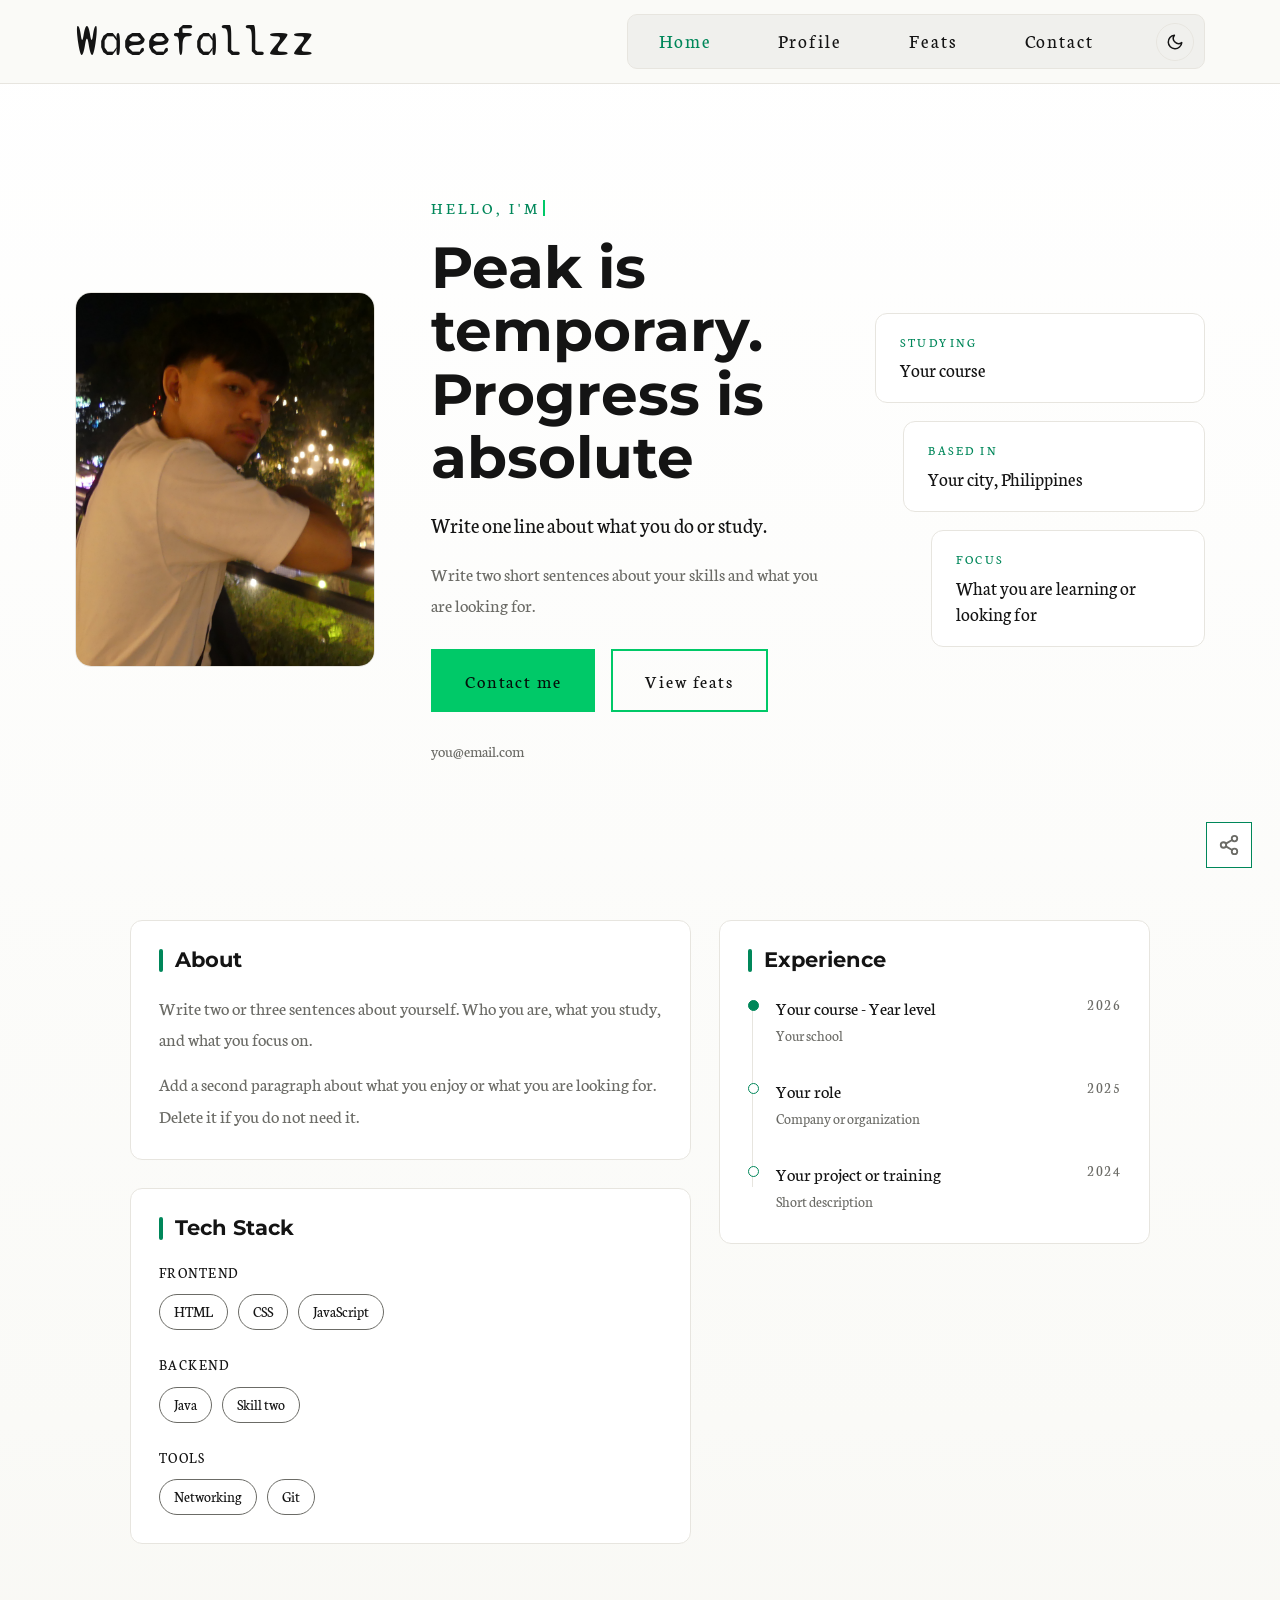
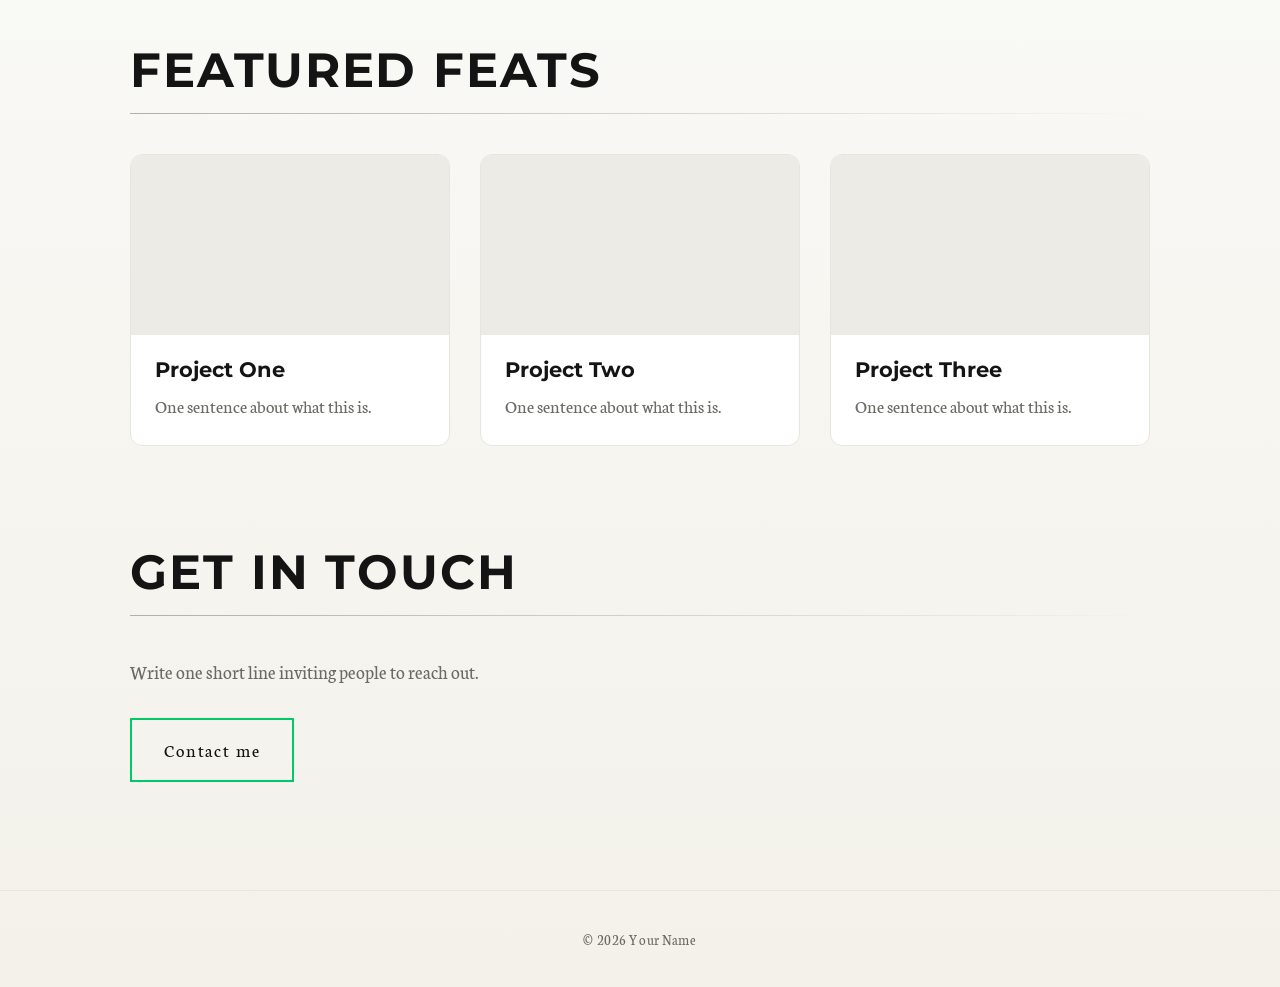
==== commit 5a954c7b: "Update Projects" ====
--- a/index.html
+++ b/index.html
@@ -33,42 +33,39 @@
       <div class="hero-inner">
 
         <div class="hero-text">
-          <p class="hero-hello" data-words="Hello, I'm|The Goat">Hello, I'm Ralph Rafols</p>
+          <!-- TYPING LINE: it types each word, erases it, then types the next one.
+               Edit the words in data-words (separate them with a | sign).
+               The text between the tags is only shown if animations are turned off. -->
+          <p class="hero-hello" data-words="Hello, I'm|Your Name">Hello, I'm Your Name</p>
           <h1>Peak is temporary. <br >Progress is absolute</h1>
-          <p class="hero-sub">Hello! I'm currently studying Information Technology in PLV! </p>
-          <p class="hero-desc">Im currently looking for something interesting to work on. I find Video Editing and Videography fun and interesting.</p>
+          <p class="hero-sub">Write one line about what you do or study.</p>
+          <p class="hero-desc">Write two short sentences about your skills and what you are looking for.</p>
 
           <div class="hero-buttons">
             <a href="contact.html" class="button">Contact me</a>
             <a href="feats.html" class="button secondary">View feats</a>
           </div>
+
+          <p class="hero-contact">you@email.com</p>
         </div>
 
-        <div class="hero-image"></div>
+  
+        <div class="hero-image"><img src="images/peek_img.jpg" alt="Your name"></div>
 
+          <!-- DETAILS: three small cards on the right. Edit the words, or copy a block to add more. -->
+<aside class="hero-details">
+  <div class="detail"><span class="detail-label">Studying</span><p>Your course</p></div>
+  <div class="detail"><span class="detail-label">Based in</span><p>Your city, Philippines</p></div>
+  <div class="detail"><span class="detail-label">Focus</span><p>What you are learning or looking for</p></div>
+</aside>
       </div>
+
+      
     </section>
+    
 
- 
+
     <section class="overview">
-
-      <!-- TOP: photo, name, role, and two buttons -->
-      <div class="profile-head">
-        <!-- YOUR PHOTO: change the file name in src to your own picture -->
-        <div class="profile-photo"><img src="images/peek_img.jpg" alt="Your name"></div>
-
-        <div>
-          <h2 class="profile-name">Ralph Rafols</h2>
-          <p class="profile-meta">Manila, Philippines</p>
-          <p class="profile-role">Information Technology Student / Aspiring Web Developer</p>
-
-          <div class="profile-actions">
-            <!-- put your resume file in your project folder and match the name here -->
-            <a href="resume.pdf" class="button">View Resume</a>
-            <a href="mailto:you@email.com" class="button secondary">Send Email</a>
-          </div>
-        </div>
-      </div>
 
       <!-- TWO COLUMNS: About and Tech Stack on the left, Experience on the right -->
       <div class="info-grid">
@@ -78,8 +75,8 @@
           <!-- ABOUT: write short paragraphs. Copy a <p> line to add more. -->
           <article class="info-card">
             <h3 class="info-title">About</h3>
-            <p>I'm a passionate Information Technology student with a strong interest in web development. I enjoy creating innovative solutions and continuously learning new technologies.</p>
-            <p>When I'm not coding, you can find me exploring the latest tech trends or contributing to open-source projects.</p>
+            <p>Write two or three sentences about yourself. Who you are, what you study, and what you focus on.</p>
+            <p>Add a second paragraph about what you enjoy or what you are looking for. Delete it if you do not need it.</p>
           </article>
 
           <!-- TECH STACK: group your skills. To add a skill, copy one li line.
--- a/style.css
+++ b/style.css
@@ -5,22 +5,32 @@
 
 /* FONTS loaded from Google Fonts (needs internet): Ubuntu for headers, Syne Mono for the logo */
 @import url("https://fonts.googleapis.com/css2?family=Ubuntu:wght@400;500;700&family=Syne+Mono&display=swap");
+@import url("https://fonts.googleapis.com/css2?family=Montserrat:wght@500;600;700&display=swap");
 @import url("https://fonts.googleapis.com/css2?family=Amarante&family=Libertinus+Serif:ital,wght@0,400;0,600;0,700;1,400;1,600;1,700&family=Syne+Mono&display=swap");
 
 /* ---------- 1. SETTINGS: change colors and fonts here ---------- */
 :root {
-  --bg: #0a1215;        /* page background */
-  --card: #0f1b1f;      /* card background */
-  --text: #ffffff;      /* main text */
-  --muted: #9aa8ad;     /* softer text */
-  --accent: #00f57f;      /* bright green: buttons, highlights */
-  --nav-accent: #00f57f; /* green: the current page in the nav, card borders, timeline */
-  --nav-hover: #00c968;  /* nav hover: the text and the glowing line (deeper green) */
-  --grad-top: #070d10;  /* page gradient: color at the top */
-  --grad-mid: #0a1418;  /* page gradient: color in the middle */
-  --grad-end: #0d1f1c;  /* page gradient: color at the bottom */    /* hover color, buttons, underline */
-
-  --font-heading: "Amarante", sans-serif;    /* headers */
+  --bg: #fafaf7;        /* page background */
+  --card: #ffffff;      /* card background */
+  --text: #141414;      /* main text */
+  --muted: #6b6b66;     /* softer text */
+  --accent: #00c968;      /* green: buttons, borders */
+  --nav-accent: #00875a; /* dark green: the current page in the nav, small text highlights, timeline */
+  --nav-hover: #006b47;  /* nav hover line (deepest green) */
+  --grad-top: #ffffff;  /* page gradient: color at the top */
+  --grad-mid: #fafaf7;  /* page gradient: color in the middle */
+  --grad-end: #f3f1ea;  /* page gradient: color at the bottom */    /* hover color, buttons, underline */
+
+  --nav-bg: rgba(0, 0, 0, 0.04);   /* background of the nav bar */
+  --line: #e7e5df;           /* thin borders and dividers */
+  --placeholder: #ecebe6;    /* grey boxes before you add pictures */
+  --header-bg: rgba(250, 250, 247, 0.92);   /* header bar */
+  --glass: rgba(255, 255, 255, 0.85);       /* social icon boxes */
+  --scroll: #d4d2cb;         /* scrollbar */
+  --shadow: rgba(0, 0, 0, 0.08);            /* soft hover shadows */
+  --hover-tint: rgba(0, 0, 0, 0.03);        /* faint tint on contact rows */
+
+  --font-heading: "Montserrat", sans-serif;    /* headers */
   --font-logo: "Syne Mono", monospace;     /* logo name */
   --font-body: "Neuton", serif;           /* paragraphs */
 }
@@ -32,9 +42,7 @@
 
 body {
    /* gradient that runs down the whole page, so it shifts as you scroll */
-  background:
-    radial-gradient(ellipse 80% 50% at 50% 0%, rgba(0, 245, 127, 0.10), transparent 70%),
-    linear-gradient(180deg, var(--grad-top) 0%, var(--grad-mid) 55%, var(--grad-end) 100%);
+  background: linear-gradient(180deg, var(--grad-top) 0%, var(--grad-mid) 55%, var(--grad-end) 100%);
   background-color: var(--bg);
   min-height: 100vh;
   color: var(--text);
@@ -58,8 +66,8 @@
   justify-content: space-between;  /* logo left, nav right */
   align-items: center;
   padding: 5px 75px;
-  background: rgba(10, 18, 21, 0.9);
-  border-bottom: 1px solid #1b2a2f;
+  background: var(--header-bg);
+  border-bottom: 1px solid var(--line);
   backdrop-filter: blur(8px);
   z-index: 10;
 }
@@ -78,7 +86,7 @@
   height: 125px;
 }
 
-.logo-image { background: #172328; }       /* grey box until you add your logo */
+.logo-image { background: var(--placeholder); }       /* grey box until you add your logo */
 .logo img { object-fit: cover; }
 
 .logo span {
@@ -127,7 +135,15 @@
   stroke-linejoin: round;
 }
 
-nav { display: flex; gap: 25px; }
+nav {
+  display: flex;
+  gap: 25px;
+  margin-left: auto;              /* keeps the nav at the right of the header */
+  padding: 4px 10px;
+  background: var(--nav-bg);      /* a slightly different background behind the nav links */
+  border: 1px solid var(--line);
+  border-radius: 10px;            /* change 10px for rounder or squarer corners */
+}
 
 nav a {
   position: relative;
@@ -141,12 +157,26 @@
 }
 
 nav a.active {
-  color: var(--nav-accent);   /* the current page's text color (Silver Blue accent) */
-}
-
-nav a:hover {
-  color: var(--nav-hover);
-  text-shadow: 0 0 8px color-mix(in srgb, var(--nav-hover) 60%, transparent);   /* text glow: change 8px for spread, 60% for strength */
+  color: var(--nav-accent);   /* the current page's text color (green accent) */
+}
+
+/* NAV HOVER: a thin line slides in along the bottom (enters from the left, leaves to the right). It spans the whole link.
+   To change its color, edit --nav-hover. For a thicker line, change the 2px. */
+nav a::after {
+  content: "";
+  position: absolute;
+  left: 0; right: 0; bottom: 0;
+  height: 2px;
+  background: var(--nav-hover);
+  transform: scaleX(0);
+  transform-origin: right;
+  transition: transform 0.35s ease;
+}
+
+nav a:hover::after,
+nav a:focus-visible::after {
+  transform: scaleX(1);
+  transform-origin: left;
 }
 
 /* ---------- 4. PAGE LAYOUT ---------- */
@@ -233,19 +263,17 @@
 }
 
 .button:hover {
-  box-shadow: 0 10px 25px rgba(0, 245, 127, 0.3);   /* glow under the button */
+  box-shadow: 0 6px 16px rgba(0, 0, 0, 0.1);   /* soft shadow under the button */
 }
 
 .logo {
-  color: #e0e0e0;
+  color: var(--text);
   text-decoration: none;
   transition: text-shadow 0.3s ease, color 0.3s ease;
 }
 
 .logo:hover {
-  text-shadow: 0 10px 25px rgba(0, 245, 127, 0.3);
-  color: #00f57f;   /* green */
-  text-shadow: 0 0 12px rgba(255, 255, 255, 0.8);
+  color: var(--nav-accent);   /* amber */
    
 }
 
@@ -255,7 +283,7 @@
 /* second button, white outline */
 .button.secondary { border-color: var(--text); }
 .button.secondary:hover {
-  box-shadow: 0 10px 25px rgba(244, 241, 238, 0.25);
+  box-shadow: 0 6px 16px rgba(0, 0, 0, 0.1);
 }
 
 /* ---------- 5b. HOME: SNEAK PEEK ---------- */
@@ -275,7 +303,7 @@
 /* photo box */
 .peek-photo {
   aspect-ratio: 4 / 5;
-  background: #172328;     /* grey box until you add your photo */
+  background: var(--placeholder);     /* grey box until you add your photo */
   overflow: hidden;
 }
 
@@ -290,7 +318,7 @@
   justify-content: space-between;
   gap: 20px;
   padding: 14px 0;
-  border-bottom: 1px solid #1b2a2f;
+  border-bottom: 1px solid var(--line);
 }
 
 .peek-facts span { color: var(--muted); }
@@ -346,12 +374,12 @@
 
 .card:hover {
   transform: translateY(-8px);
-  box-shadow: 0 12px 30px rgba(0, 0, 0, 0.4);
+  box-shadow: 0 12px 30px var(--shadow);
 }
 
 .card-image {
   height: 180px;
-  background: #172328;     /* placeholder color, see feats.html to add a picture */
+  background: var(--placeholder);     /* placeholder color, see feats.html to add a picture */
   overflow: hidden;
 }
 
@@ -374,7 +402,7 @@
   display: flex;
   justify-content: space-between;
   padding: 22px 0;
-  border-bottom: 1px solid #1b2a2f;
+  border-bottom: 1px solid var(--line);
   text-decoration: none;
   font-size: 1.3rem;
   transition: color 0.3s ease, padding-left 0.3s ease;
@@ -407,76 +435,6 @@
   .button:focus-visible::after {
     transform: translateX(220%) skewX(-20deg);   /* ends off to the right */
   }
-
-  nav a:hover::after,
-  nav a:focus-visible::after {
-    background-position: 0 0;
-  }
-}
-
-/* ---------- 8c. CIRCLING GLOW on nav links ----------
-   A glowing line travels once around the link when you hover it.
-   script.js adds the little drawing (.glow-container) that this uses,
-   so script.js must be on EVERY page (see the line before </body>). */
-.glow {
-  --glow-line-color: var(--nav-hover);       /* same color as the hovered text */
-  --glow-line-thickness: 2px;
-  --glow-line-length: 20;                       /* how long the glowing line is */
-  --glow-blur-color: var(--nav-hover);          /* same color, made softer below */
-  --glow-blur-size: 5px;                        /* how far the glow spreads (smaller = less glow) */
-  --animation-speed: 1200ms;                    /* how long one lap takes */
-  --container-offset: 100px;
-  --glow-radius: 0px;                           /* set this to the link's border-radius if you round it */
-  position: relative;
-}
-
-.glow-container {
-  pointer-events: none;
-  position: absolute;
-  inset: calc(var(--container-offset) / -2);
-  width: calc(100% + var(--container-offset));
-  height: calc(100% + var(--container-offset));
-  opacity: 0;
-}
-
-.glow-blur,
-.glow-line {
-  width: calc(100% - var(--container-offset));
-  height: calc(100% - var(--container-offset));
-  x: calc(var(--container-offset) / 2);
-  y: calc(var(--container-offset) / 2);
-  rx: var(--glow-radius);
-  fill: transparent;
-  stroke: black;
-  stroke-width: 5px;
-  stroke-dasharray: var(--glow-line-length) calc(50 - var(--glow-line-length));
-}
-
-.glow-line {
-  stroke: var(--glow-line-color);
-  stroke-width: var(--glow-line-thickness);
-}
-
-.glow-blur {
-  opacity: 0.55;                                /* how strong the blur is (lower = less glow) */
-  filter: blur(var(--glow-blur-size));
-  stroke: var(--glow-blur-color);
-  stroke-width: var(--glow-blur-size);
-}
-
-.glow:is(:hover, :focus-visible) .glow-blur,
-.glow:is(:hover, :focus-visible) .glow-line {
-  stroke-dashoffset: -80px;
-  transition: stroke-dashoffset var(--animation-speed) ease-in, stroke-dasharray var(--animation-speed) ease-in;
-}
-
-.glow:is(:hover, :focus-visible) .glow-container {
-  animation: glow-visibility var(--animation-speed) ease-in;
-}
-
-@keyframes glow-visibility {
-  0%, 100% { opacity: 0; }
-  25%, 75% { opacity: 1; }
 }
 
 /* ---------- 9. FOOTER ---------- */
@@ -594,7 +552,7 @@
   gap: 20px;
   padding: 24px;
   background: var(--card);
-  border: 1px solid #1b2a2f;
+  border: 1px solid var(--line);
   border-radius: 12px;
   transition: transform 0.3s ease, border-color 0.3s ease, box-shadow 0.3s ease;
 }
@@ -602,7 +560,7 @@
 .skill:hover {
   transform: translateY(-6px);
   border-color: var(--nav-accent);
-  box-shadow: 0 12px 30px rgba(0, 0, 0, 0.4);
+  box-shadow: 0 12px 30px var(--shadow);
 }
 
 .skill-head {
@@ -619,7 +577,7 @@
   width: 56px;
   height: 56px;
   padding: 10px;
-  background: #172328;
+  background: var(--placeholder);
   border-radius: 10px;
   overflow: hidden;
 }
@@ -650,7 +608,7 @@
 /* the progress bar: empty track and the filled part */
 .skill-bar {
   height: 8px;
-  background: #172328;
+  background: var(--placeholder);
   border-radius: 999px;
   overflow: hidden;
 }
@@ -707,10 +665,10 @@
 html {
   scroll-padding-top: var(--header-h);
   scrollbar-width: thin;
-  scrollbar-color: #24363c var(--bg);
-}
-
-::selection { background: var(--nav-accent); color: #050507; }
+  scrollbar-color: var(--scroll) var(--bg);
+}
+
+::selection { background: var(--accent); color: #ffffff; }
 
 /* 16c. Keyboard focus: a clear outline for people who tab through the site */
 a:focus-visible {
@@ -735,7 +693,7 @@
 
 /* 16f. Feats cards: a thin border like the skill cards, which also lights up on hover */
 .card {
-  border: 1px solid #1b2a2f;
+  border: 1px solid var(--line);
   transition: transform 0.3s ease, box-shadow 0.3s ease, border-color 0.3s ease;
 }
 
@@ -746,7 +704,7 @@
   max-width: 720px;
   margin: 0 auto;
   background: var(--card);
-  border: 1px solid #1b2a2f;
+  border: 1px solid var(--line);
   border-radius: 12px;
   overflow: hidden;
 }
@@ -756,13 +714,13 @@
 
 .contact-list a:hover {
   padding-left: 40px;                         /* slides in a little on hover */
-  background: rgba(255, 255, 255, 0.03);
+  background: var(--hover-tint);
 }
 
 /* 16h. Footer: a thin line above it and a little more room */
 footer {
   padding: 36px 40px;
-  border-top: 1px solid #1b2a2f;
+  border-top: 1px solid var(--line);
   letter-spacing: 0.04em;
 }
 
@@ -770,7 +728,7 @@
    Small additions only: your colors, fonts, and effects are untouched. */
 
 /* footer: a thin divider line, like the rest of the page */
-footer { border-top: 1px solid #1b2a2f; }
+footer { border-top: 1px solid var(--line); }
 
 /* EXPERIENCE TIMELINE (Profile): a glowing center line, entries alternate sides */
 .timeline {
@@ -786,7 +744,6 @@
   width: 2px;
   transform: translateX(-50%);
   background: linear-gradient(to bottom, transparent, var(--nav-accent) 12%, var(--nav-accent) 88%, transparent);
-  box-shadow: 0 0 12px color-mix(in srgb, var(--nav-accent) 60%, transparent);
 }
 
 .timeline-item {
@@ -810,7 +767,6 @@
   width: 12px; height: 12px;
   border-radius: 50%;
   background: var(--nav-accent);
-  box-shadow: 0 0 12px var(--nav-accent);
 }
 
 .timeline-item:nth-child(even)::after { right: auto; left: -6px; }
@@ -834,7 +790,7 @@
   width: 46px; height: 46px;
   color: var(--muted);
   border: 1px solid var(--nav-accent);
-  background: rgba(7, 13, 16, 0.7);
+  background: var(--glass);
   backdrop-filter: blur(6px);
   cursor: pointer;
   transition: color 0.3s ease, border-color 0.3s ease;
@@ -873,7 +829,7 @@
   width: 46px; height: 46px;
   color: var(--muted);
   border: 1px solid var(--nav-accent);
-  background: rgba(7, 13, 16, 0.7);
+  background: var(--glass);
   backdrop-filter: blur(6px);
   opacity: 0;
   transform: translate(0, 0) scale(0.6);
@@ -894,7 +850,7 @@
 }
 
 /* brand colors on hover (edit the hex codes to change them) */
-.social-github:hover   { color: #ffffff; border-color: #ffffff; box-shadow: 0 10px 25px rgba(255, 255, 255, 0.25); }
+.social-github:hover   { color: var(--text); border-color: var(--text); box-shadow: 0 6px 16px var(--shadow); }
 .social-linkedin:hover { color: #378fe9; border-color: #378fe9; box-shadow: 0 10px 25px rgba(55, 143, 233, 0.4); }
 .social-email:hover    { color: #ea4335; border-color: #ea4335; box-shadow: 0 10px 25px rgba(234, 67, 53, 0.4); }
 
@@ -934,7 +890,7 @@
 .overview {
   max-width: 1100px;
   margin: 0 auto;
-  padding: 80px 40px 50px;
+  padding: 20px 40px 50px;   /* small gap under the hero */
 }
 
 /* top row: photo on the left, name and buttons on the right */
@@ -949,7 +905,7 @@
   flex-shrink: 0;
   width: 150px;
   height: 180px;
-  background: #172328;       /* grey box until you add your photo */
+  background: var(--placeholder);       /* grey box until you add your photo */
   border-radius: 12px;
   overflow: hidden;
 }
@@ -976,7 +932,7 @@
 .info-card {
   padding: 28px;
   background: var(--card);
-  border: 1px solid #1b2a2f;
+  border: 1px solid var(--line);
   border-radius: 12px;
 }
 
@@ -1014,7 +970,7 @@
   position: absolute;
   top: 10px; bottom: 28px; left: 4px;
   width: 1px;
-  background: #1b2a2f;
+  background: var(--line);
 }
 
 .mini-timeline li {
@@ -1039,7 +995,6 @@
 
 .mini-timeline li:first-child::before {
   background: var(--nav-accent);
-  box-shadow: 0 0 10px var(--nav-accent);
 }
 
 .mini-role { display: block; }
@@ -1051,7 +1006,7 @@
 }
 
 @media (max-width: 600px) {
-  .overview { padding: 60px 20px 40px; }
+  .overview { padding: 20px 20px 40px; }
   .profile-head { flex-direction: column; text-align: center; }
   .profile-actions { justify-content: center; }
 }
@@ -1060,21 +1015,20 @@
 .hero-split {
   align-items: center;
   text-align: left;
-  padding: 150px 40px 90px;
+  padding: 150px 75px 90px;     /* left edge lines up with the logo */
 }
 
 .hero-inner {
   display: grid;
-  grid-template-columns: 1.15fr 0.85fr;
-  gap: 60px;
+  grid-template-columns: 300px 1fr;   /* photo column (change 300px to resize), details on the right */
+  gap: 56px;
   align-items: center;
   width: 100%;
-  max-width: 1100px;
 }
 
 .hero-hello {
   margin-bottom: 14px;
-  color: var(--accent);
+  color: var(--nav-accent);
   font-size: 1rem;
   letter-spacing: 0.25em;
   text-transform: uppercase;
@@ -1095,30 +1049,131 @@
 
 /* first button filled green, second outlined green */
 .hero-split .button { background: var(--accent); color: #04110b; border-color: var(--accent); }
-.hero-split .button.secondary { background: transparent; color: var(--accent); }
+.hero-split .button.secondary { background: transparent; color: var(--text); }
 
 .hero-contact { margin-top: 26px; color: var(--muted); font-size: 1rem; }
 
 /* the image box: a portrait box with rounded corners, a green border and a soft glow.
    For a square box, change 4 / 5 to 1 / 1. For sharper corners, lower the 16px values. */
 .hero-image {
-  justify-self: center;
-  width: min(100%, 380px);
+  order: -1;                 /* puts the photo on the left */
+  justify-self: start;
+  width: 100%;
   aspect-ratio: 4 / 5;
-  border: 2px solid var(--accent);
+  border: 1px solid var(--line);
   border-radius: 16px;
-  background: #172328;       /* grey until you add your photo */
-  box-shadow: 0 0 60px rgba(0, 245, 127, 0.18);
+  background: var(--placeholder);       /* grey until you add your photo */
   overflow: hidden;
 }
 
 .hero-image img { width: 100%; height: 100%; object-fit: cover; }
 
+/* HERO DETAILS: three small cards on the right, stepping inward like a staircase */
+.hero-inner { grid-template-columns: 300px 1fr minmax(240px, 330px); }
+
+.hero-details {
+  order: 1;
+  display: flex;
+  flex-direction: column;
+  gap: 18px;
+}
+
+.detail {
+  padding: 18px 24px;
+  background: var(--card);
+  border: 1px solid var(--line);
+  border-radius: 12px;
+  transition: border-color 0.3s ease, transform 0.3s ease;
+}
+
+.detail:nth-child(2) { margin-left: 28px; }
+.detail:nth-child(3) { margin-left: 56px; }
+.detail:hover { border-color: var(--nav-accent); }
+
+.detail-label {
+  display: block;
+  margin-bottom: 4px;
+  color: var(--nav-accent);
+  font-size: 0.8rem;
+  letter-spacing: 0.2em;
+  text-transform: uppercase;
+}
+
+.detail p { font-size: 1.2rem; line-height: 1.4; }
+
+/* on medium screens the cards move under the text, side by side */
+@media (max-width: 1200px) {
+  .hero-inner { grid-template-columns: 300px 1fr; }
+  .hero-details { grid-column: 1 / -1; flex-direction: row; flex-wrap: wrap; }
+  .detail { flex: 1 1 220px; }
+  .detail:nth-child(2), .detail:nth-child(3) { margin-left: 0; }
+}
+
 @media (max-width: 900px) {
+  .hero-split { padding-left: 30px; padding-right: 30px; }
   .hero-inner { grid-template-columns: 1fr; gap: 50px; }
-  .hero-image { width: min(100%, 300px); }
+  .hero-image { width: min(100%, 260px); justify-self: center; }
 }
 
 @media (max-width: 600px) {
   .hero-split { padding: 170px 20px 80px; }
+}
+
+/* ---------- 20. DARK MODE ----------
+   script.js adds data-theme="dark" to the page when the moon/sun button in the nav is clicked,
+   and remembers the choice. These are the dark colors: edit them to restyle dark mode. */
+:root[data-theme="dark"] {
+  --bg: #0a1215;
+  --card: #0f1b1f;
+  --text: #f2f2ee;
+  --muted: #9aa8ad;
+  --accent: #00f57f;
+  --nav-accent: #00f57f;
+  --nav-hover: #00c968;
+  --grad-top: #070d10;
+  --grad-mid: #0a1418;
+  --grad-end: #0d1f1c;
+  --nav-bg: rgba(255, 255, 255, 0.05);
+  --line: #1b2a2f;
+  --placeholder: #172328;
+  --header-bg: rgba(10, 18, 21, 0.9);
+  --glass: rgba(7, 13, 16, 0.8);
+  --scroll: #24363c;
+  --shadow: rgba(0, 0, 0, 0.5);
+  --hover-tint: rgba(255, 255, 255, 0.04);
+}
+
+/* the dark/light button at the end of the nav */
+.theme-toggle {
+  display: grid;
+  place-items: center;
+  width: 38px;
+  height: 38px;
+  align-self: center;
+  margin-left: 16px;          /* gap between the nav bar and the button */
+  background: none;
+  border: 1px solid var(--line);
+  border-radius: 50%;
+  color: var(--text);
+  cursor: pointer;
+  transition: color 0.3s ease, border-color 0.3s ease;
+}
+
+.theme-toggle:hover,
+.theme-toggle:focus-visible { color: var(--nav-accent); border-color: var(--nav-accent); }
+
+.theme-toggle svg {
+  display: block;
+  width: 18px;
+  height: 18px;
+  fill: none;
+  stroke: currentColor;
+  stroke-width: 2;
+  stroke-linecap: round;
+  stroke-linejoin: round;
+}
+
+/* phones: the header stacks, so the nav and the button center instead of pushing right */
+@media (max-width: 600px) {
+  nav, .theme-toggle { margin-left: 0; }
 }
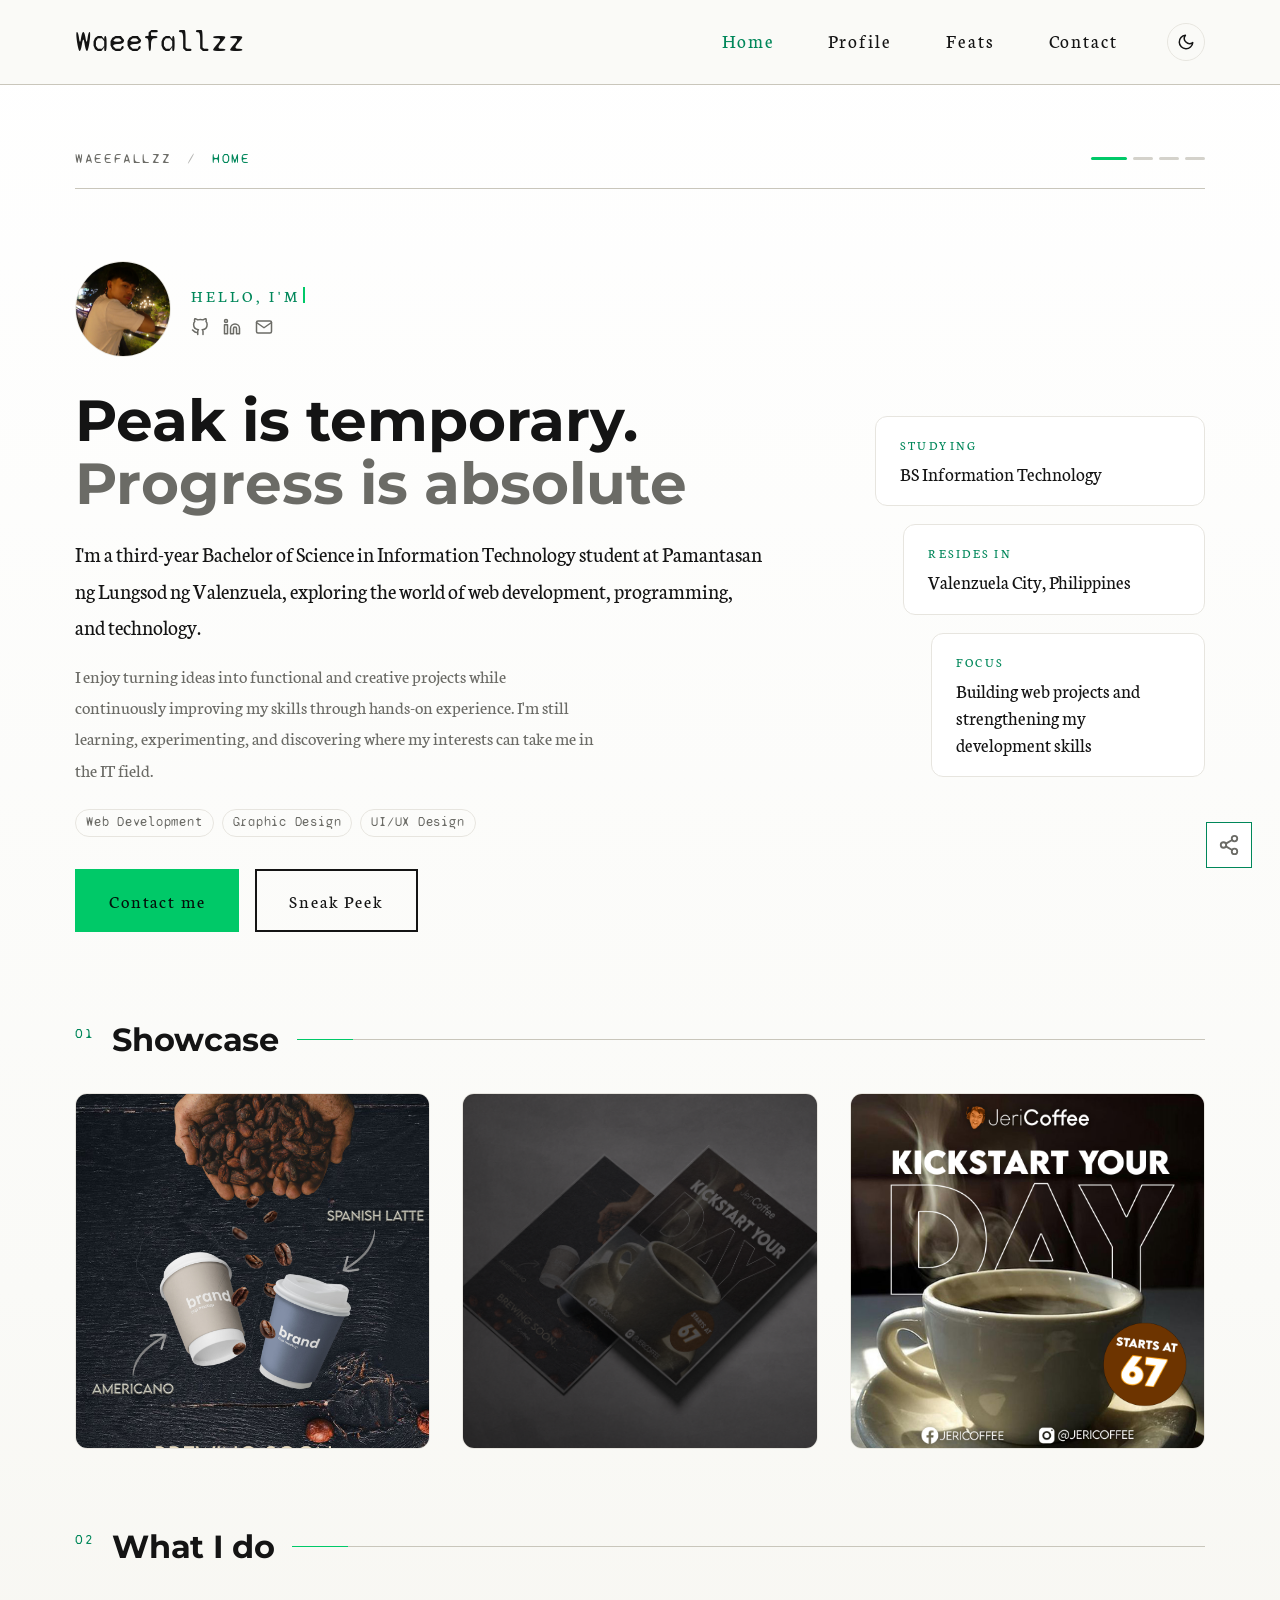
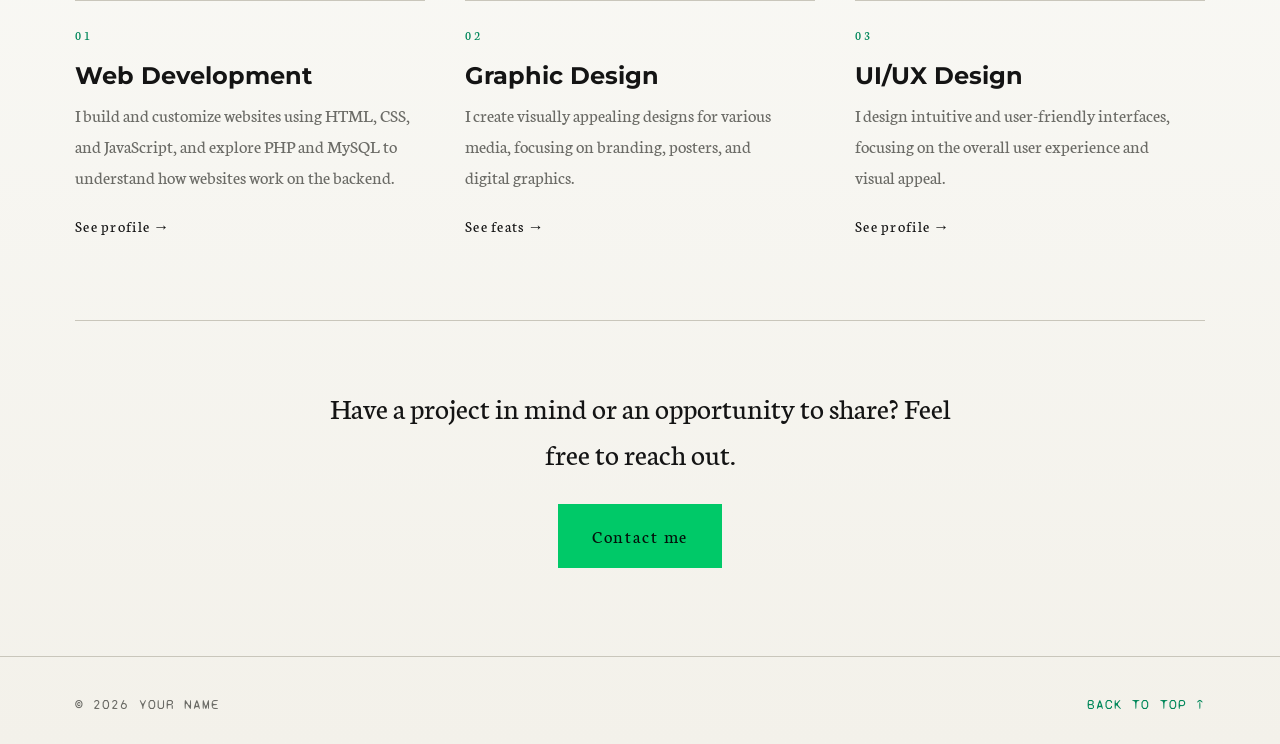
==== commit a06f3be5: "Updatec Portfolio" ====
--- a/index.html
+++ b/index.html
@@ -5,19 +5,14 @@
   <meta name="viewport" content="width=device-width, initial-scale=1">
   <title>Home | Your Name</title>
   <link rel="preconnect" href="https://fonts.googleapis.com">
-  <link href="https://fonts.googleapis.com/css2?family=Dosis:wght@700&family=Neuton:wght@400;700&display=swap" rel="stylesheet">
+  <link rel="preconnect" href="https://fonts.gstatic.com" crossorigin>
+  <link href="https://fonts.googleapis.com/css2?family=Montserrat:wght@500;600;700&family=Neuton:wght@400;700&family=Syne+Mono&display=swap" rel="stylesheet">
   <link rel="stylesheet" href="style.css">
 </head>
 <body>
 
-
-
-
-  <!-- HEADER: copy any change here to all 4 pages -->
   <header class="header">
-    <a href="index.html" class="logo">
-      <span>Waeefallzz</span>
-    </a>
+    <a href="index.html" class="logo"><span>Waeefallzz</span></a>
     <nav>
       <a href="index.html" class="active">Home</a>
       <a href="profile.html">Profile</a>
@@ -28,155 +23,99 @@
 
   <main class="home">
 
-    <!-- HERO: text on the left, your photo on the right. Replace every placeholder. -->
-    <section class="hero hero-split">
-      <div class="hero-inner">
+    <div class="page-bar">
+      <span class="page-path">Waeefallzz <i>/</i> <b>Home</b></span>
+      <span class="page-steps" role="img" aria-label="Page 1 of 4"><i class="on"></i><i></i><i></i><i></i></span>
+    </div>
 
-        <div class="hero-text">
-          <!-- TYPING LINE: it types each word, erases it, then types the next one.
-               Edit the words in data-words (separate them with a | sign).
-               The text between the tags is only shown if animations are turned off. -->
-          <p class="hero-hello" data-words="Hello, I'm|Your Name">Hello, I'm Your Name</p>
-          <h1>Peak is temporary. <br >Progress is absolute</h1>
-          <p class="hero-sub">Write one line about what you do or study.</p>
-          <p class="hero-desc">Write two short sentences about your skills and what you are looking for.</p>
+    <section class="intro-hero">
 
-          <div class="hero-buttons">
-            <a href="contact.html" class="button">Contact me</a>
-            <a href="feats.html" class="button secondary">View feats</a>
+      <div class="intro-main">
+
+        <div class="intro-id">
+          <div class="avatar"><img src="images/peek_img.jpg" alt="Your name"></div>
+          <div>
+            <p class="hero-hello" data-words="Hello, I'm|Unemployed :(">Hello, I'm Your Name</p>
+            <ul class="intro-links">
+              <li><a href="https://github.com/yourname" target="_blank" rel="noopener" aria-label="GitHub"><svg viewBox="0 0 24 24" aria-hidden="true"><path d="M9 19c-5 1.5-5-2.5-7-3m14 6v-3.87a3.37 3.37 0 0 0-.94-2.61c3.14-.35 6.44-1.54 6.44-7A5.44 5.44 0 0 0 20 4.77 5.07 5.07 0 0 0 19.91 1S18.73.65 16 2.48a13.38 13.38 0 0 0-7 0C6.27.65 5.09 1 5.09 1A5.07 5.07 0 0 0 5 4.77a5.44 5.44 0 0 0-1.5 3.78c0 5.42 3.3 6.61 6.44 7A3.37 3.37 0 0 0 9 18.13V22"/></svg></a></li>
+              <li><a href="https://linkedin.com/in/yourname" target="_blank" rel="noopener" aria-label="LinkedIn"><svg viewBox="0 0 24 24" aria-hidden="true"><path d="M16 8a6 6 0 0 1 6 6v7h-4v-7a2 2 0 0 0-2-2 2 2 0 0 0-2 2v7h-4v-7a6 6 0 0 1 6-6z"/><rect x="2" y="9" width="4" height="12"/><circle cx="4" cy="4" r="2"/></svg></a></li>
+              <li><a href="mailto:you@email.com" aria-label="Email"><svg viewBox="0 0 24 24" aria-hidden="true"><path d="M4 4h16c1.1 0 2 .9 2 2v12c0 1.1-.9 2-2 2H4c-1.1 0-2-.9-2-2V6c0-1.1.9-2 2-2z"/><polyline points="22,6 12,13 2,6"/></svg></a></li>
+            </ul>
           </div>
-
-          <p class="hero-contact">you@email.com</p>
         </div>
 
-  
-        <div class="hero-image"><img src="images/peek_img.jpg" alt="Your name"></div>
+        <h1>Peak is temporary.<br><span>Progress is absolute</span></h1>
+        <p class="hero-sub">I'm a third-year Bachelor of Science in Information Technology student at Pamantasan ng Lungsod ng Valenzuela, exploring the world of web development, programming, and technology.</p>
+        <p class="hero-desc">I enjoy turning ideas into functional and creative projects while continuously improving my skills through hands-on experience. I'm still learning, experimenting, and discovering where my interests can take me in the IT field.</p>
 
-          <!-- DETAILS: three small cards on the right. Edit the words, or copy a block to add more. -->
-<aside class="hero-details">
-  <div class="detail"><span class="detail-label">Studying</span><p>Your course</p></div>
-  <div class="detail"><span class="detail-label">Based in</span><p>Your city, Philippines</p></div>
-  <div class="detail"><span class="detail-label">Focus</span><p>What you are learning or looking for</p></div>
-</aside>
+        <ul class="intro-tags" aria-label="Focus areas">
+          <li>Web Development</li>
+          <li>Graphic Design</li>
+          <li>UI/UX Design</li>
+        </ul>
+
+        <div class="hero-buttons">
+          <a href="contact.html" class="button">Contact me</a>
+          <a href="#showcase-strip" class="button secondary">Sneak Peek</a>
+        </div>
+
       </div>
 
-      
+      <aside class="hero-details">
+        <div class="detail"><span class="detail-label">Studying</span><p>BS Information Technology</p></div>
+        <div class="detail"><span class="detail-label">Resides in</span><p>Valenzuela City, Philippines</p></div>
+        <div class="detail"><span class="detail-label">Focus</span><p>Building web projects and strengthening my development skills</p></div>
+      </aside>
+
     </section>
-    
 
-
-    <section class="overview">
-
-      <!-- TWO COLUMNS: About and Tech Stack on the left, Experience on the right -->
-      <div class="info-grid">
-
-        <div class="info-col">
-
-          <!-- ABOUT: write short paragraphs. Copy a <p> line to add more. -->
-          <article class="info-card">
-            <h3 class="info-title">About</h3>
-            <p>Write two or three sentences about yourself. Who you are, what you study, and what you focus on.</p>
-            <p>Add a second paragraph about what you enjoy or what you are looking for. Delete it if you do not need it.</p>
-          </article>
-
-          <!-- TECH STACK: group your skills. To add a skill, copy one li line.
-               To add a group, copy one whole <div class="stack-group"> block. -->
-          <article class="info-card">
-            <h3 class="info-title">Tech Stack</h3>
-
-            <div class="stack-group">
-              <p class="stack-label">Frontend</p>
-              <ul class="skills">
-                <li>HTML</li>
-                <li>CSS</li>
-                <li>JavaScript</li>
-              </ul>
-            </div>
-
-            <div class="stack-group">
-              <p class="stack-label">Backend</p>
-              <ul class="skills">
-                <li>Java</li>
-                <li>Skill two</li>
-              </ul>
-            </div>
-
-            <div class="stack-group">
-              <p class="stack-label">Tools</p>
-              <ul class="skills">
-                <li>Networking</li>
-                <li>Git</li>
-              </ul>
-            </div>
-          </article>
-        </div>
-
-        <!-- EXPERIENCE: the first entry shows a filled dot (your current one).
-             To add an entry, copy one whole li block. -->
-        <article class="info-card">
-          <h3 class="info-title">Experience</h3>
-          <ul class="mini-timeline">
-            <li>
-              <div><span class="mini-role">Your course - Year level</span><span class="mini-org">Your school</span></div>
-              <span class="mini-year">2026</span>
-            </li>
-            <li>
-              <div><span class="mini-role">Your role</span><span class="mini-org">Company or organization</span></div>
-              <span class="mini-year">2025</span>
-            </li>
-            <li>
-              <div><span class="mini-role">Your project or training</span><span class="mini-org">Short description</span></div>
-              <span class="mini-year">2024</span>
-            </li>
-          </ul>
-        </article>
-
+    <section class="showcase-strip" id="showcase-strip">
+      <h3 class="sub-title">Showcase</h3>
+      <div class="strip-grid">
+        <figure><img src="images/JeriCoffee_Poster.jpg" alt="Jeri Coffee poster"></figure>
+        <figure><img src="images/JeriCoffee_Flyers.png" alt="Jeri Coffee flyers"></figure>
+        <figure><img src="images/JeriCoffee-Socmed.jpg" alt="Jeri Coffee social media"></figure>
       </div>
     </section>
 
-    <!-- SECTION: FEATURED FEATS. To add a card, copy from <a class="card"> to </a>. -->
-    <section class="home-section">
-      <div class="section-header">
-        <h2>Featured Feats</h2>
-        <div class="ridge"></div>
-      </div>
-      <div class="grid">
-        <a href="feats.html" class="card">
-          <div class="card-image"></div>
-          <div class="card-body">
-            <h3>Project One</h3>
-            <p>One sentence about what this is.</p>
-          </div>
+    <section class="focus">
+      <h3 class="sub-title">What I do</h3>
+      <div class="focus-grid">
+        <a href="profile.html" class="focus-item">
+          <span class="focus-num">01</span>
+          <h3>Web Development</h3>
+          <p>I build and customize websites using HTML, CSS, and JavaScript, and explore PHP and MySQL to understand how websites work on the backend.</p>
+          <span class="focus-link">See profile &rarr;</span>
         </a>
-        <a href="feats.html" class="card">
-          <div class="card-image"></div>
-          <div class="card-body">
-            <h3>Project Two</h3>
-            <p>One sentence about what this is.</p>
-          </div>
+        <a href="feats.html" class="focus-item">
+          <span class="focus-num">02</span>
+          <h3>Graphic Design</h3>
+          <p>I create visually appealing designs for various media, focusing on branding, posters, and digital graphics.</p>
+          <span class="focus-link">See feats &rarr;</span>
         </a>
-        <a href="feats.html" class="card">
-          <div class="card-image"></div>
-          <div class="card-body">
-            <h3>Project Three</h3>
-            <p>One sentence about what this is.</p>
-          </div>
+        <a href="profile.html" class="focus-item">
+          <span class="focus-num">03</span>
+          <h3>UI/UX Design</h3>
+          <p>I design intuitive and user-friendly interfaces, focusing on the overall user experience and visual appeal.</p>
+          <span class="focus-link">See profile &rarr;</span>
         </a>
       </div>
     </section>
 
-    <!-- SECTION: GET IN TOUCH -->
-    <section class="home-section">
-      <div class="section-header">
-        <h2>Get in Touch</h2>
-        <div class="ridge"></div>
-      </div>
-      <p class="home-note">Write one short line inviting people to reach out.</p>
+    <section class="closing">
+      <p>Have a project in mind or an opportunity to share? Feel free to reach out.</p>
       <a href="contact.html" class="button">Contact me</a>
     </section>
+
   </main>
 
-  <footer>&copy; 2026 Your Name</footer>
+  <footer class="footer">
+    <div class="footer-bottom">
+      <p>&copy; 2026 Your Name</p>
+      <a href="#" class="footer-up">Back to top &uarr;</a>
+    </div>
+  </footer>
+
   <script src="script.js"></script>
 </body>
 </html>
--- a/style.css
+++ b/style.css
@@ -1,1127 +1,37 @@
 /* ==========================================================
-   STYLE.CSS (shared by all pages)
-   Edit the values in the SETTINGS block to restyle the site.
+   Theme
    ========================================================== */
 
-/* FONTS loaded from Google Fonts (needs internet): Ubuntu for headers, Syne Mono for the logo */
-@import url("https://fonts.googleapis.com/css2?family=Ubuntu:wght@400;500;700&family=Syne+Mono&display=swap");
-@import url("https://fonts.googleapis.com/css2?family=Montserrat:wght@500;600;700&display=swap");
-@import url("https://fonts.googleapis.com/css2?family=Amarante&family=Libertinus+Serif:ital,wght@0,400;0,600;0,700;1,400;1,600;1,700&family=Syne+Mono&display=swap");
-
-/* ---------- 1. SETTINGS: change colors and fonts here ---------- */
 :root {
-  --bg: #fafaf7;        /* page background */
-  --card: #ffffff;      /* card background */
-  --text: #141414;      /* main text */
-  --muted: #6b6b66;     /* softer text */
-  --accent: #00c968;      /* green: buttons, borders */
-  --nav-accent: #00875a; /* dark green: the current page in the nav, small text highlights, timeline */
-  --nav-hover: #006b47;  /* nav hover line (deepest green) */
-  --grad-top: #ffffff;  /* page gradient: color at the top */
-  --grad-mid: #fafaf7;  /* page gradient: color in the middle */
-  --grad-end: #f3f1ea;  /* page gradient: color at the bottom */    /* hover color, buttons, underline */
-
-  --nav-bg: rgba(0, 0, 0, 0.04);   /* background of the nav bar */
-  --line: #e7e5df;           /* thin borders and dividers */
-  --placeholder: #ecebe6;    /* grey boxes before you add pictures */
-  --header-bg: rgba(250, 250, 247, 0.92);   /* header bar */
-  --glass: rgba(255, 255, 255, 0.85);       /* social icon boxes */
-  --scroll: #d4d2cb;         /* scrollbar */
-  --shadow: rgba(0, 0, 0, 0.08);            /* soft hover shadows */
-  --hover-tint: rgba(0, 0, 0, 0.03);        /* faint tint on contact rows */
-
-  --font-heading: "Montserrat", sans-serif;    /* headers */
-  --font-logo: "Syne Mono", monospace;     /* logo name */
-  --font-body: "Neuton", serif;           /* paragraphs */
-}
-
-/* ---------- 2. BASE ---------- */
-* { margin: 0; padding: 0; box-sizing: border-box; }
-
-html { scroll-behavior: smooth; }
-
-body {
-   /* gradient that runs down the whole page, so it shifts as you scroll */
-  background: linear-gradient(180deg, var(--grad-top) 0%, var(--grad-mid) 55%, var(--grad-end) 100%);
-  background-color: var(--bg);
-  min-height: 100vh;
-  color: var(--text);
-  font-family: var(--font-body);
-  line-height: 1.6;
-}
-
-h1, h2, h3 { font-family: var(--font-heading); line-height: 1.1; }
-h1 { font-size: clamp(3rem, 9vw, 6.5rem); }
-h2 { font-size: clamp(2rem, 5vw, 3rem); margin-bottom: 30px; }
-h3 { font-size: 1.3rem; margin-bottom: 8px; }
-
-a { color: inherit; }
-
-/* ---------- 3. HEADER AND NAV ---------- */
-.header {
-  position: fixed;
-  top: 0; left: 0;
-  width: 100%;
-  display: flex;
-  justify-content: space-between;  /* logo left, nav right */
-  align-items: center;
-  padding: 5px 75px;
-  background: var(--header-bg);
-  border-bottom: 1px solid var(--line);
-  backdrop-filter: blur(8px);
-  z-index: 10;
-}
-
-.logo {
-  display: flex;
-  align-items: center;
-  gap: 20px;
-  text-decoration: none;
-}
-
-/* LOGO PLACEHOLDER: size of the logo picture */
-.logo-image,
-.logo img {
-  width: 125px;
-  height: 125px;
-}
-
-.logo-image { background: var(--placeholder); }       /* grey box until you add your logo */
-.logo img { object-fit: cover; }
-
-.logo span {
-  font-family: var(--font-logo);
-  font-size: 2.7rem;
-  font-weight: 400;      /* Syne Mono has only one weight */
-}
-
-/* ---------- 3b. LOGO HOVER: the letters scramble, then turn into an icon ----------
-   script.js does the scrambling and adds the icon. This is how it looks. */
-.logo { position: relative; }
-.logo span { transition: opacity 0.25s ease; }
-.logo.is-icon span { opacity: 0; }            /* the name fades out when the icon shows */
-
-.logo-icon {
-  position: absolute;
-  left: 0;
-  top: 50%;
-  height: 3rem;                               /* icon size (matches the logo text size) */
-  aspect-ratio: 1;
-  opacity: 0;
-  transform: translateY(-50%) scale(0.6);
-  transition: opacity 0.3s ease, transform 0.3s ease;
-  pointer-events: none;
-}
-
-.logo.is-icon .logo-icon {
-  opacity: 1;
-  transform: translateY(-50%) scale(1);
-}
-
-.logo-icon img,
-.logo-icon svg {
-  display: block;
-  width: 100%;
-  height: 100%;
-  object-fit: contain;
-}
-
-/* the built-in icon is a line drawing that takes the logo's color */
-.logo-icon svg {
-  fill: none;
-  stroke: currentColor;
-  stroke-width: 2;
-  stroke-linecap: round;
-  stroke-linejoin: round;
-}
-
-nav {
-  display: flex;
-  gap: 25px;
-  margin-left: auto;              /* keeps the nav at the right of the header */
-  padding: 4px 10px;
-  background: var(--nav-bg);      /* a slightly different background behind the nav links */
-  border: 1px solid var(--line);
-  border-radius: 10px;            /* change 10px for rounder or squarer corners */
-}
-
-nav a {
-  position: relative;
-  padding: 5px 20px;
-  border: 1px solid transparent;   /* invisible, so the current page's border does not shift the layout */
-  text-decoration: none;
-  color: var(--text);
-  font-size: 1.2rem;
-  letter-spacing: 0.1em;
-  transition: color 0.3s ease, border-color 0.3s ease, transform 0.3s ease, text-shadow 0.3s ease;
-}
-
-nav a.active {
-  color: var(--nav-accent);   /* the current page's text color (green accent) */
-}
-
-/* NAV HOVER: a thin line slides in along the bottom (enters from the left, leaves to the right). It spans the whole link.
-   To change its color, edit --nav-hover. For a thicker line, change the 2px. */
-nav a::after {
-  content: "";
-  position: absolute;
-  left: 0; right: 0; bottom: 0;
-  height: 2px;
-  background: var(--nav-hover);
-  transform: scaleX(0);
-  transform-origin: right;
-  transition: transform 0.35s ease;
-}
-
-nav a:hover::after,
-nav a:focus-visible::after {
-  transform: scaleX(1);
-  transform-origin: left;
-}
-
-/* ---------- 4. PAGE LAYOUT ---------- */
-main {
-  min-height: 100vh;
-  padding: 230px 40px 80px;   /* top padding = space under the header */
-  max-width: 1100px;
-  margin: 0 auto;
-  animation: fadeUp 0.8s ease both;   /* every page fades in on load */
-}
-
-@keyframes fadeUp {
-  from { opacity: 0; transform: translateY(30px); }
-  to   { opacity: 1; transform: translateY(0); }
-}
-
-/* ---------- 4b. SECTION HEADER (title and divider line) ---------- */
-.section-header { margin-bottom: 40px; }
-
-.section-header h2 {
-  display: flex;
-  align-items: center;
-  gap: 0.3em;
-  margin: 0;
-  text-transform: uppercase;
-  letter-spacing: 0.04em;
-}
-
-/* divider: a plain thin line under the title that fades out to the right.
-   To remove the divider completely, change this to: .ridge { display: none; } */
-.ridge {
-  height: 1px;
-  margin-top: 16px;
-  background: linear-gradient(to right, var(--muted), transparent);
-  opacity: 0.5;
-}
-
-/* ---------- 5. HOME (centered full screen hero) ---------- */
-main.home { max-width: none; padding: 0; }
-
-.hero {
-  position: relative;
-  min-height: 100vh;
-  display: flex;
-  flex-direction: column;
-  align-items: center;       /* centers horizontally */
-  justify-content: center;   /* centers vertically */
-  text-align: center;
-  padding: 200px 40px 100px;
-
-}
-
-/* keep the text above the picture */
-.hero h1, .hero-name, .hero-buttons { position: relative; z-index: 1; }
-
-.hero h1 {
-  font-size: clamp(2.5rem, 6vw, 4.5rem);
-  margin-bottom: 24px;
-}
-
-.hero-name {
-  font-family: var(--font-heading);
-  font-size: 2.5rem;
-  font-weight: 700;
-  margin-bottom: 40px;
-}
-
-.hero-buttons {
-  display: flex;
-  flex-wrap: wrap;
-  justify-content: center;
-  gap: 24px;
-}
-
-.button {
-  display: inline-block;   /* lets overflow: hidden clip the light streak */
-  position: relative;
-  overflow: hidden;
-  padding: 14px 32px;
-  border: 2px solid var(--accent);
-  text-decoration: none;
-  letter-spacing: 0.1em;
-  transition: transform 0.3s ease, box-shadow 0.3s ease, color 0.3s ease;
-}
-
-.button:hover {
-  box-shadow: 0 6px 16px rgba(0, 0, 0, 0.1);   /* soft shadow under the button */
-}
-
-.logo {
-  color: var(--text);
-  text-decoration: none;
-  transition: text-shadow 0.3s ease, color 0.3s ease;
-}
-
-.logo:hover {
-  color: var(--nav-accent);   /* amber */
-   
-}
-
-/* pressed effect when clicking */
-.button:active { transform: scale(0.97); }
-
-/* second button, white outline */
-.button.secondary { border-color: var(--text); }
-.button.secondary:hover {
-  box-shadow: 0 6px 16px rgba(0, 0, 0, 0.1);
-}
-
-/* ---------- 5b. HOME: SNEAK PEEK ---------- */
-.peek {
-  max-width: 1100px;
-  margin: 0 auto;
-  padding: 80px 40px 100px;
-}
-
-.peek-grid {
-  display: grid;
-  grid-template-columns: 1fr 1.4fr;
-  gap: 50px;
-  align-items: center;
-}
-
-/* photo box */
-.peek-photo {
-  aspect-ratio: 4 / 5;
-  background: var(--placeholder);     /* grey box until you add your photo */
-  overflow: hidden;
-}
-
-.peek-photo img { width: 100%; height: 100%; object-fit: cover; }
-
-.peek-lead { font-size: 1.5rem; margin-bottom: 30px; }
-
-.peek-facts { list-style: none; margin-bottom: 36px; }
-
-.peek-facts li {
-  display: flex;
-  justify-content: space-between;
-  gap: 20px;
-  padding: 14px 0;
-  border-bottom: 1px solid var(--line);
-}
-
-.peek-facts span { color: var(--muted); }
-
-/* ---------- 5c. HOME: MORE SECTIONS (Skills, Featured Feats, Get in Touch) ---------- */
-.home-section {
-  max-width: 1100px;
-  margin: 0 auto;
-  padding: 20px 40px 80px;
-}
-
-.home-note {
-  max-width: 600px;
-  margin-bottom: 30px;
-  color: var(--muted);
-  font-size: 1.2rem;
-}
-
-/* ---------- 6. PROFILE ---------- */
-.profile-text { max-width: 650px; margin-bottom: 50px; }
-.profile-text p { margin-bottom: 16px; color: var(--muted); }
-
-.skills {
-  display: flex;
-  flex-wrap: wrap;
-  gap: 12px;
-  list-style: none;
-}
-
-.skills li {
-  padding: 8px 18px;
-  border: 1px solid var(--muted);
-  border-radius: 999px;
-  transition: border-color 0.3s ease, color 0.3s ease;
-}
-
-.skills li:hover { border-color: var(--accent); color: var(--accent); }
-
-/* ---------- 7. FEATS (project cards) ---------- */
-.grid {
-  display: grid;
-  grid-template-columns: repeat(auto-fit, minmax(280px, 1fr));
-  gap: 30px;
-}
-
-.card {
-  background: var(--card);
-  border-radius: 12px;
-  overflow: hidden;
-  text-decoration: none;
-  transition: transform 0.3s ease, box-shadow 0.3s ease;
-}
-
-.card:hover {
-  transform: translateY(-8px);
-  box-shadow: 0 12px 30px var(--shadow);
-}
-
-.card-image {
-  height: 180px;
-  background: var(--placeholder);     /* placeholder color, see feats.html to add a picture */
-  overflow: hidden;
-}
-
-.card-image img {
-  width: 100%;
-  height: 100%;
-  object-fit: cover;
-  transition: transform 0.4s ease;
-}
-
-.card:hover .card-image img { transform: scale(1.08); }
-
-.card-body { padding: 24px; }
-.card-body p { color: var(--muted); }
-
-/* ---------- 8. CONTACT ---------- */
-.contact-list { list-style: none; max-width: 600px; }
-
-.contact-list a {
-  display: flex;
-  justify-content: space-between;
-  padding: 22px 0;
-  border-bottom: 1px solid var(--line);
-  text-decoration: none;
-  font-size: 1.3rem;
-  transition: color 0.3s ease, padding-left 0.3s ease;
-}
-
-.contact-list a:hover { color: var(--accent); padding-left: 14px; }
-.contact-list span { color: var(--muted); font-size: 1rem; }
-
-/* ---------- 8b. LIGHT PASSING EFFECT ----------
-   On hover, a streak of light passes left to right.
-   When the mouse leaves, the light passes back right to left.
-   To make it stronger or softer, change the 0.35. To change the speed, change the 0.6s. */
-
-/* buttons */
-.button::after {
-  content: "";
-  position: absolute;
-  inset: 0;
-  background: linear-gradient(120deg, transparent 30%, rgba(255, 255, 255, 0.35) 50%, transparent 70%);
-  transform: translateX(-120%) skewX(-20deg);   /* resting spot, off to the left */
-  transition: transform 0.6s ease;
-  pointer-events: none;
-}
-
-/* nav links: the same light, drawn as a sliding background so the link itself
-   does not need to clip anything (the glow below needs to spread outside) */
-
-@media (prefers-reduced-motion: no-preference) {
-  .button:hover::after,
-  .button:focus-visible::after {
-    transform: translateX(220%) skewX(-20deg);   /* ends off to the right */
-  }
-}
-
-/* ---------- 9. FOOTER ---------- */
-footer {
-  text-align: center;
-  padding: 30px;
-  color: var(--muted);
-  font-size: 0.9rem;
-}
-
-/* ---------- 10. SMALLER SCREENS ---------- */
-@media (max-width: 900px) {
-  .header { padding: 16px 30px; }
-  .logo-image, .logo img { width: 80px; height: 80px; }
-  .logo span { font-size: 2rem; }
-  .logo-icon { height: 2rem; }
-  nav { gap: 12px; }
-  nav a { padding: 12px 18px; font-size: 1rem; }
-  main { padding-top: 150px; }
-  .peek-grid { grid-template-columns: 1fr; }
-  .peek-photo { max-width: 360px; }
-}
-
-@media (max-width: 600px) {
-  .header { flex-direction: column; gap: 12px; padding: 12px 20px; }
-  .logo { gap: 12px; }
-  .logo-image, .logo img { width: 50px; height: 50px; }
-  .logo span { font-size: 1.3rem; }
-  .logo-icon { height: 1.3rem; }
-  nav { gap: 8px; }
-  nav a { padding: 8px 14px; font-size: 0.9rem; letter-spacing: 0.05em; }
-  main { padding: 170px 20px 60px; }
-  .hero { padding: 170px 20px 100px; }
-  .hero-name { font-size: 2rem; }
-}
-
-/* ---------- 11. ACCESSIBILITY: respect "reduce motion" setting ---------- */
-@media (prefers-reduced-motion: reduce) {
-  * { animation: none !important; transition: none !important; }
-}
-
-/* ---------- 12. CENTERED PAGE TITLES (Profile, Feats, Contact only; Home is not affected) ---------- */
-main:not(.home) .section-header h2 {
-  justify-content: center;
-}
-
-/* the line under the title fades out on both sides */
-main:not(.home) .section-header .ridge {
-  background: linear-gradient(to right, transparent, var(--muted), transparent);
-}
-
-/* ---------- 13. BANNER SPACING (Profile, Feats, Contact only; Home is not affected) ----------
-   The title sits in the middle of the first screen, over the hero picture,
-   and the content starts just below it (a small peek shows at the bottom).
-   --header-h is the height of the fixed header. If the title looks off-center,
-   change these numbers to match your header. --peek is how much content shows at the bottom. */
-:root {
+  --bg: #fafaf7;
+  --card: #ffffff;
+  --text: #141414;
+  --muted: #6b6b66;
+  --accent: #00c968;
+  --nav-accent: #00875a;
+  --nav-hover: #006b47;
+  --grad-top: #ffffff;
+  --grad-mid: #fafaf7;
+  --grad-end: #f3f1ea;
+  --nav-bg: rgba(0, 0, 0, 0.04);
+  --line: #e7e5df;
+  --divider: #c9c6bb;
+  --placeholder: #ecebe6;
+  --header-bg: rgba(250, 250, 247, 0.92);
+  --glass: rgba(255, 255, 255, 0.85);
+  --scroll: #d4d2cb;
+  --shadow: rgba(0, 0, 0, 0.08);
+  --hover-tint: rgba(0, 0, 0, 0.03);
+
+  --font-heading: "Montserrat", sans-serif;
+  --font-logo: "Syne Mono", monospace;
+  --font-body: "Neuton", serif;
+
   --header-h: 125px;
-  --peek: 40px;
-}
-
-main:not(.home) {
-  padding-top: var(--header-h);        /* start right under the header */
-}
-
-main:not(.home) .section-header {
-  min-height: calc(100vh - var(--header-h) - var(--peek));
-  display: flex;
-  flex-direction: column;
-  justify-content: center;             /* title in the middle of the banner */
-  margin-bottom: 0;
-}
-
-@media (max-width: 900px) {
-  :root { --header-h: 85px; }
-}
-
-@media (max-width: 600px) {
-  :root { --header-h: 115px; }
-}
-
-/* ---------- 14. PROFILE PAGE: sub titles, About Me, and Skills ----------
-   The About Me photo and details reuse the Sneak Peek styles from section 5b. */
-.profile-block { margin-bottom: 90px; }
-
-/* small section title with a thin line running to the right */
-.sub-title {
-  display: flex;
-  align-items: center;
-  gap: 20px;
-  margin-bottom: 36px;
-  font-size: 1.8rem;
-  text-transform: uppercase;
-  letter-spacing: 0.06em;
-}
-
-.sub-title::after {
-  content: "";
-  flex: 1;
-  height: 1px;
-  background: linear-gradient(to right, var(--muted), transparent);
-  opacity: 0.5;
-}
-
-/* skill cards */
-.skill-grid {
-  display: grid;
-  grid-template-columns: repeat(auto-fit, minmax(260px, 1fr));
-  gap: 24px;
-}
-
-.skill {
-  display: flex;
-  flex-direction: column;
-  gap: 20px;
-  padding: 24px;
-  background: var(--card);
-  border: 1px solid var(--line);
-  border-radius: 12px;
-  transition: transform 0.3s ease, border-color 0.3s ease, box-shadow 0.3s ease;
-}
-
-.skill:hover {
-  transform: translateY(-6px);
-  border-color: var(--nav-accent);
-  box-shadow: 0 12px 30px var(--shadow);
-}
-
-.skill-head {
-  display: flex;
-  align-items: center;
-  gap: 16px;
-}
-
-/* the picture box (grey until you add a picture) */
-.skill-icon {
-  display: grid;
-  place-items: center;
-  flex-shrink: 0;
-  width: 56px;
-  height: 56px;
-  padding: 10px;
-  background: var(--placeholder);
-  border-radius: 10px;
-  overflow: hidden;
-}
-
-.skill-icon img {
-  width: 100%;
-  height: 100%;
-  object-fit: contain;
-}
-
-.skill-name {
-  flex: 1;
-  font-family: var(--font-heading);
-  font-size: 1.3rem;
-  line-height: 1.1;
-}
-
-/* the percent text: it reads the same --level number as the bar.
-   You only ever edit --level in profile.html. */
-.skill-level {
-  color: var(--muted);
-  font-size: 1.1rem;
-  counter-reset: level var(--level);
-}
-
-.skill-level::after { content: counter(level) "%"; }
-
-/* the progress bar: empty track and the filled part */
-.skill-bar {
-  height: 8px;
-  background: var(--placeholder);
-  border-radius: 999px;
-  overflow: hidden;
-}
-
-.skill-bar span {
-  display: block;
-  height: 100%;
-  width: calc(var(--level) * 1%);
-  background: linear-gradient(to right, var(--nav-accent), var(--nav-hover));
-  border-radius: inherit;
-  animation: skillFill 1.2s ease both;     /* the bar fills up when the page loads */
-}
-
-@keyframes skillFill { from { width: 0; } }
-
-/* ---------- 15. PAGE CHANGE ANIMATION (includes the nav bar) ----------
-   Coming in: the header slides down while the page fades up.
-   Going out: when you click a link to another page, the header and the page
-   fade away first (script.js adds the "page-leave" class and waits 0.35s).
-   To change the speed, edit the 0.8s and the 0.35s below. */
-.header { animation: headerIn 0.8s ease both; }
-
-@keyframes headerIn {
-  from { opacity: 0; transform: translateY(-24px); }
-  to   { opacity: 1; transform: translateY(0); }
-}
-
-body.page-leave .header { animation: headerOut 0.35s ease forwards; }
-body.page-leave main    { animation: pageOut 0.35s ease forwards; }
-
-@keyframes headerOut {
-  from { opacity: 1; transform: translateY(0); }
-  to   { opacity: 0; transform: translateY(-24px); }
-}
-
-@keyframes pageOut {
-  from { opacity: 1; transform: translateY(0); }
-  to   { opacity: 0; transform: translateY(-20px); }
-}
-
-/* ---------- 16. PROFESSIONAL POLISH ----------
-   Layout and spacing refinements only. Your colors, fonts, effects and
-   the look of the header, buttons and hero are unchanged.
-   Each block says what it does, so you can delete any block you do not like. */
-
-/* 16a. Easier reading: slightly larger body text (Neuton runs small), more line height,
-        balanced headings, and no lonely last words in paragraphs */
-body { font-size: 1.15rem; line-height: 1.7; -webkit-font-smoothing: antialiased; }
-h1, h2, h3 { text-wrap: balance; }
-p { text-wrap: pretty; }
-
-/* 16b. Smooth scrolling stops below the fixed header, a slim dark scrollbar,
-        and a branded text selection color */
-html {
-  scroll-padding-top: var(--header-h);
-  scrollbar-width: thin;
-  scrollbar-color: var(--scroll) var(--bg);
-}
-
-::selection { background: var(--accent); color: #ffffff; }
-
-/* 16c. Keyboard focus: a clear outline for people who tab through the site */
-a:focus-visible {
-  outline: 2px solid var(--nav-hover);
-  outline-offset: 4px;
-}
-
-/* 16d. Banner titles (Profile, Feats, Contact): a little larger, and a short
-        centered line instead of a full-width one */
-main:not(.home) .section-header h2 { font-size: clamp(2.5rem, 6vw, 4rem); }
-
-main:not(.home) .section-header .ridge {
-  width: 100%;
-  max-width: 480px;
-  align-self: center;
-}
-
-/* 16e. Home: one even gap (100px) between every section */
-.peek { padding: 80px 40px 50px; }
-.home-section { padding: 50px 40px; }
-main.home > :last-child { padding-bottom: 100px; }
-
-/* 16f. Feats cards: a thin border like the skill cards, which also lights up on hover */
-.card {
-  border: 1px solid var(--line);
-  transition: transform 0.3s ease, box-shadow 0.3s ease, border-color 0.3s ease;
-}
-
-.card:hover { border-color: var(--nav-accent); }
-
-/* 16g. Contact: the list sits in a centered card under the centered title */
-.contact-list {
-  max-width: 720px;
-  margin: 0 auto;
-  background: var(--card);
-  border: 1px solid var(--line);
-  border-radius: 12px;
-  overflow: hidden;
-}
-
-.contact-list a { padding: 22px 28px; }
-.contact-list li:last-child a { border-bottom: none; }
-
-.contact-list a:hover {
-  padding-left: 40px;                         /* slides in a little on hover */
-  background: var(--hover-tint);
-}
-
-/* 16h. Footer: a thin line above it and a little more room */
-footer {
-  padding: 36px 40px;
-  border-top: 1px solid var(--line);
-  letter-spacing: 0.04em;
-}
-
-/* ---------- 16. PROFESSIONAL LAYOUT TOUCHES ----------
-   Small additions only: your colors, fonts, and effects are untouched. */
-
-/* footer: a thin divider line, like the rest of the page */
-footer { border-top: 1px solid var(--line); }
-
-/* EXPERIENCE TIMELINE (Profile): a glowing center line, entries alternate sides */
-.timeline {
-  position: relative;
-  max-width: 900px;
-  margin: 0 auto;
-}
-
-.timeline::before {
-  content: "";
-  position: absolute;
-  top: 0; bottom: 0; left: 50%;
-  width: 2px;
-  transform: translateX(-50%);
-  background: linear-gradient(to bottom, transparent, var(--nav-accent) 12%, var(--nav-accent) 88%, transparent);
-}
-
-.timeline-item {
-  position: relative;
-  width: 50%;
-  padding: 0 48px 56px 0;
-  text-align: right;
-}
-
-.timeline-item:nth-child(even) {
-  margin-left: 50%;
-  padding: 0 0 56px 48px;
-  text-align: left;
-}
-
-/* the glowing dot on the line */
-.timeline-item::after {
-  content: "";
-  position: absolute;
-  top: 8px; right: -6px;
-  width: 12px; height: 12px;
-  border-radius: 50%;
-  background: var(--nav-accent);
-}
-
-.timeline-item:nth-child(even)::after { right: auto; left: -6px; }
-
-.timeline-role { font-family: var(--font-heading); font-size: 1.3rem; line-height: 1.2; }
-.timeline-org  { color: var(--nav-accent); margin-bottom: 4px; }
-.timeline-year { color: var(--muted); letter-spacing: 0.25em; font-size: 0.9rem; margin-bottom: 12px; }
-.timeline-desc { color: var(--muted); }
-
-/* SOCIAL RAIL: one icon fixed at the bottom right of every page (added by script.js).
-   Hover it (or Tab to it) and the social icons fan out in a curved row. */
-.social-rail {
-  position: fixed;
-  right: 28px; bottom: 32px;
-  z-index: 5;
-}
-
-.social-trigger {
-  display: grid;
-  place-items: center;
-  width: 46px; height: 46px;
-  color: var(--muted);
-  border: 1px solid var(--nav-accent);
-  background: var(--glass);
-  backdrop-filter: blur(6px);
-  cursor: pointer;
-  transition: color 0.3s ease, border-color 0.3s ease;
-}
-
-.social-rail:hover .social-trigger,
-.social-rail:has(:focus-visible) .social-trigger {
-  color: var(--nav-hover);
-  border-color: var(--nav-hover);
-}
-
-/* the menu sits exactly on top of the trigger. Each icon starts hidden behind it
-   and slides out along a quarter circle (straight up, diagonal, straight left). */
-.social-menu {
-  position: absolute;
-  inset: 0;
-  pointer-events: none;
-}
-
-/* invisible area that keeps the menu open while your mouse travels to an icon */
-.social-menu::before {
-  content: "";
-  position: absolute;
-  right: 0; bottom: 0;
-  width: 160px; height: 160px;
-}
-
-.social-rail:hover .social-menu,
-.social-rail:has(:focus-visible) .social-menu { pointer-events: auto; }
-
-.social-link {
-  position: absolute;
-  top: 0; left: 0;
-  display: grid;
-  place-items: center;
-  width: 46px; height: 46px;
-  color: var(--muted);
-  border: 1px solid var(--nav-accent);
-  background: var(--glass);
-  backdrop-filter: blur(6px);
-  opacity: 0;
-  transform: translate(0, 0) scale(0.6);
-  transition: opacity 0.4s ease var(--delay), transform 0.4s ease var(--delay), color 0.3s ease, border-color 0.3s ease, box-shadow 0.3s ease;
-}
-
-/* THE ARC: --x and --y are how far each icon moves from the trigger (radius 84px).
-   --delay makes them appear one after another. */
-.social-link:nth-child(1) { --x: -84px;  --y: 0px;    --delay: 0s; }       /* left */
-.social-link:nth-child(2) { --x: -59px;  --y: -59px;  --delay: 0.08s; }    /* diagonal */
-.social-link:nth-child(3) { --x: 0px;    --y: -84px;  --delay: 0.16s; }    /* up */
-
-/* shown state */
-.social-rail:hover .social-link,
-.social-rail:has(:focus-visible) .social-link {
-  opacity: 1;
-  transform: translate(var(--x), var(--y)) scale(1);
-}
-
-/* brand colors on hover (edit the hex codes to change them) */
-.social-github:hover   { color: var(--text); border-color: var(--text); box-shadow: 0 6px 16px var(--shadow); }
-.social-linkedin:hover { color: #378fe9; border-color: #378fe9; box-shadow: 0 10px 25px rgba(55, 143, 233, 0.4); }
-.social-email:hover    { color: #ea4335; border-color: #ea4335; box-shadow: 0 10px 25px rgba(234, 67, 53, 0.4); }
-
-.social-rail svg {
-  display: block;
-  width: 22px; height: 22px;
-  fill: none;
-  stroke: currentColor;
-  stroke-width: 2;
-  stroke-linecap: round;
-  stroke-linejoin: round;
-}
-
-@media (max-width: 700px) {
-  .social-rail { display: none; }
-
-  /* timeline: one column, line on the left */
-  .timeline::before { left: 6px; }
-  .timeline-item,
-  .timeline-item:nth-child(even) {
-    width: 100%;
-    margin-left: 0;
-    padding: 0 0 40px 36px;
-    text-align: left;
-  }
-  .timeline-item::after,
-  .timeline-item:nth-child(even)::after { left: 0; right: auto; }
-}
-
-/* ---------- 17. EXPLORE MENU REMOVED ----------
-   Hides the leftover Explore block if it is still in index.html.
-   Once you delete that block from index.html, you can delete this rule too. */
-.explore { display: none; }
-
-/* ---------- 18. HOME: PROFILE OVERVIEW (photo header, About, Tech Stack, Experience cards) ----------
-   Uses your existing colors, fonts, buttons, and skill pills. */
-.overview {
-  max-width: 1100px;
-  margin: 0 auto;
-  padding: 20px 40px 50px;   /* small gap under the hero */
-}
-
-/* top row: photo on the left, name and buttons on the right */
-.profile-head {
-  display: flex;
-  align-items: center;
-  gap: 32px;
-  margin-bottom: 40px;
-}
-
-.profile-photo {
-  flex-shrink: 0;
-  width: 150px;
-  height: 180px;
-  background: var(--placeholder);       /* grey box until you add your photo */
-  border-radius: 12px;
-  overflow: hidden;
-}
-
-.profile-photo img { width: 100%; height: 100%; object-fit: cover; }
-
-.profile-name { margin-bottom: 6px; font-size: clamp(2rem, 4vw, 2.8rem); }
-.profile-meta { color: var(--muted); font-size: 1rem; }
-.profile-role { margin-top: 6px; }
-
-.profile-actions { display: flex; flex-wrap: wrap; gap: 14px; margin-top: 20px; }
-.profile-actions .button { padding: 10px 24px; font-size: 1rem; }
-
-/* two columns of cards */
-.info-grid {
-  display: grid;
-  grid-template-columns: 1.3fr 1fr;
-  gap: 28px;
-  align-items: start;
-}
-
-.info-col { display: flex; flex-direction: column; gap: 28px; }
-
-.info-card {
-  padding: 28px;
-  background: var(--card);
-  border: 1px solid var(--line);
-  border-radius: 12px;
-}
-
-/* card title with a small accent bar before it */
-.info-title {
-  display: flex;
-  align-items: center;
-  gap: 12px;
-  margin-bottom: 20px;
-}
-
-.info-title::before {
-  content: "";
-  width: 4px;
-  height: 1.1em;
-  background: var(--nav-accent);
-  border-radius: 2px;
-}
-
-.info-card > p { margin-bottom: 14px; color: var(--muted); }
-.info-card > p:last-child { margin-bottom: 0; }
-
-/* tech stack groups */
-.stack-group { margin-bottom: 22px; }
-.stack-group:last-child { margin-bottom: 0; }
-.stack-label { margin-bottom: 10px; font-size: 0.9rem; letter-spacing: 0.1em; text-transform: uppercase; }
-.info-card .skills { gap: 10px; }
-.info-card .skills li { padding: 4px 14px; font-size: 0.95rem; }
-
-/* experience: dots on a thin line, year on the right */
-.mini-timeline { position: relative; list-style: none; }
-
-.mini-timeline::before {
-  content: "";
-  position: absolute;
-  top: 10px; bottom: 28px; left: 4px;
-  width: 1px;
-  background: var(--line);
-}
-
-.mini-timeline li {
-  position: relative;
-  display: flex;
-  justify-content: space-between;
-  gap: 16px;
-  padding: 0 0 26px 28px;
-}
-
-.mini-timeline li:last-child { padding-bottom: 0; }
-
-.mini-timeline li::before {
-  content: "";
-  position: absolute;
-  top: 8px; left: 0;
-  width: 9px; height: 9px;
-  border: 1px solid var(--nav-accent);
-  border-radius: 50%;
-  background: var(--card);
-}
-
-.mini-timeline li:first-child::before {
-  background: var(--nav-accent);
-}
-
-.mini-role { display: block; }
-.mini-org { display: block; color: var(--muted); font-size: 0.95rem; }
-.mini-year { color: var(--muted); font-size: 0.9rem; letter-spacing: 0.1em; }
-
-@media (max-width: 900px) {
-  .info-grid { grid-template-columns: 1fr; }
-}
-
-@media (max-width: 600px) {
-  .overview { padding: 20px 20px 40px; }
-  .profile-head { flex-direction: column; text-align: center; }
-  .profile-actions { justify-content: center; }
-}
-
-/* ---------- 19. HOME HERO: split layout (text on the left, round photo on the right) ---------- */
-.hero-split {
-  align-items: center;
-  text-align: left;
-  padding: 150px 75px 90px;     /* left edge lines up with the logo */
-}
-
-.hero-inner {
-  display: grid;
-  grid-template-columns: 300px 1fr;   /* photo column (change 300px to resize), details on the right */
-  gap: 56px;
-  align-items: center;
-  width: 100%;
-}
-
-.hero-hello {
-  margin-bottom: 14px;
-  color: var(--nav-accent);
-  font-size: 1rem;
-  letter-spacing: 0.25em;
-  text-transform: uppercase;
-}
-
-.hero-split h1 { font-size: clamp(2.2rem, 4.6vw, 3.6rem); margin-bottom: 18px; }
-.hero-sub  { margin-bottom: 14px; font-size: 1.35rem; }
-.hero-desc { max-width: 520px; margin-bottom: 28px; color: var(--muted); }
-
-.hero-split .hero-buttons { justify-content: flex-start; gap: 16px; }
-
-/* the typing line: "Hello, I'm" is green, and when your name is typed it turns white with normal letters */
-.hero-hello.is-name {
-  color: var(--text);
-  letter-spacing: 0.08em;
-  text-transform: none;
-}
-
-/* first button filled green, second outlined green */
-.hero-split .button { background: var(--accent); color: #04110b; border-color: var(--accent); }
-.hero-split .button.secondary { background: transparent; color: var(--text); }
-
-.hero-contact { margin-top: 26px; color: var(--muted); font-size: 1rem; }
-
-/* the image box: a portrait box with rounded corners, a green border and a soft glow.
-   For a square box, change 4 / 5 to 1 / 1. For sharper corners, lower the 16px values. */
-.hero-image {
-  order: -1;                 /* puts the photo on the left */
-  justify-self: start;
-  width: 100%;
-  aspect-ratio: 4 / 5;
-  border: 1px solid var(--line);
-  border-radius: 16px;
-  background: var(--placeholder);       /* grey until you add your photo */
-  overflow: hidden;
-}
-
-.hero-image img { width: 100%; height: 100%; object-fit: cover; }
-
-/* HERO DETAILS: three small cards on the right, stepping inward like a staircase */
-.hero-inner { grid-template-columns: 300px 1fr minmax(240px, 330px); }
-
-.hero-details {
-  order: 1;
-  display: flex;
-  flex-direction: column;
-  gap: 18px;
-}
-
-.detail {
-  padding: 18px 24px;
-  background: var(--card);
-  border: 1px solid var(--line);
-  border-radius: 12px;
-  transition: border-color 0.3s ease, transform 0.3s ease;
-}
-
-.detail:nth-child(2) { margin-left: 28px; }
-.detail:nth-child(3) { margin-left: 56px; }
-.detail:hover { border-color: var(--nav-accent); }
-
-.detail-label {
-  display: block;
-  margin-bottom: 4px;
-  color: var(--nav-accent);
-  font-size: 0.8rem;
-  letter-spacing: 0.2em;
-  text-transform: uppercase;
-}
-
-.detail p { font-size: 1.2rem; line-height: 1.4; }
-
-/* on medium screens the cards move under the text, side by side */
-@media (max-width: 1200px) {
-  .hero-inner { grid-template-columns: 300px 1fr; }
-  .hero-details { grid-column: 1 / -1; flex-direction: row; flex-wrap: wrap; }
-  .detail { flex: 1 1 220px; }
-  .detail:nth-child(2), .detail:nth-child(3) { margin-left: 0; }
-}
-
-@media (max-width: 900px) {
-  .hero-split { padding-left: 30px; padding-right: 30px; }
-  .hero-inner { grid-template-columns: 1fr; gap: 50px; }
-  .hero-image { width: min(100%, 260px); justify-self: center; }
-}
-
-@media (max-width: 600px) {
-  .hero-split { padding: 170px 20px 80px; }
-}
-
-/* ---------- 20. DARK MODE ----------
-   script.js adds data-theme="dark" to the page when the moon/sun button in the nav is clicked,
-   and remembers the choice. These are the dark colors: edit them to restyle dark mode. */
+  --pad: 75px;
+  --content-w: 1500px;
+}
+
 :root[data-theme="dark"] {
   --bg: #0a1215;
   --card: #0f1b1f;
@@ -1135,6 +45,7 @@
   --grad-end: #0d1f1c;
   --nav-bg: rgba(255, 255, 255, 0.05);
   --line: #1b2a2f;
+  --divider: #2f454c;
   --placeholder: #172328;
   --header-bg: rgba(10, 18, 21, 0.9);
   --glass: rgba(7, 13, 16, 0.8);
@@ -1143,14 +54,143 @@
   --hover-tint: rgba(255, 255, 255, 0.04);
 }
 
-/* the dark/light button at the end of the nav */
+/* ==========================================================
+   Base
+   ========================================================== */
+
+* { margin: 0; padding: 0; box-sizing: border-box; }
+
+html {
+  scroll-behavior: smooth;
+  scroll-padding-top: var(--header-h);
+  scrollbar-width: thin;
+  scrollbar-color: var(--scroll) var(--bg);
+}
+
+body {
+  background: linear-gradient(180deg, var(--grad-top) 0%, var(--grad-mid) 55%, var(--grad-end) 100%);
+  background-color: var(--bg);
+  min-height: 100vh;
+  color: var(--text);
+  font-family: var(--font-body);
+  font-size: 1.15rem;
+  line-height: 1.7;
+  -webkit-font-smoothing: antialiased;
+}
+
+h1, h2, h3 { font-family: var(--font-heading); line-height: 1.1; text-wrap: balance; }
+h3 { font-size: 1.3rem; margin-bottom: 8px; }
+p { text-wrap: pretty; }
+a { color: inherit; }
+
+a:focus-visible { outline: 2px solid var(--nav-hover); outline-offset: 4px; }
+::selection { background: var(--accent); color: #ffffff; }
+
+.footer {
+  padding: 36px max(var(--pad), calc((100% - var(--content-w)) / 2)) 28px;
+  border-top: 1px solid var(--divider);
+  color: var(--muted);
+  font-family: var(--font-logo);
+  font-size: 0.85rem;
+  letter-spacing: 0.08em;
+  text-transform: uppercase;
+}
+
+.footer a { color: var(--text); text-decoration: none; transition: color 0.3s ease; }
+.footer a:hover { color: var(--nav-accent); }
+
+.footer-bottom {
+  display: flex;
+  flex-wrap: wrap;
+  justify-content: space-between;
+  align-items: center;
+  gap: 16px 24px;
+}
+
+
+.footer .footer-up { color: var(--nav-accent); }
+.footer .footer-up:hover { color: var(--nav-hover); }
+
+/* ==========================================================
+   Header, navigation, theme toggle
+   ========================================================== */
+
+.header {
+  position: fixed;
+  top: 0; left: 0;
+  width: 100%;
+  display: flex;
+  justify-content: space-between;
+  align-items: center;
+  padding: 5px 75px;
+  background: var(--header-bg);
+  border-bottom: 1px solid var(--divider);
+  backdrop-filter: blur(8px);
+  z-index: 10;
+  animation: headerIn 0.8s ease both;
+}
+
+.logo {
+  display: flex;
+  align-items: center;
+  min-height: 4.6rem;
+  color: var(--text);
+  text-decoration: none;
+  transition: color 0.3s ease;
+}
+
+.logo:hover { color: var(--nav-accent); }
+
+.logo span {
+  font-family: var(--font-logo);
+  font-size: 1.9rem;
+  font-weight: 400;
+}
+
+nav {
+  display: flex;
+  align-items: stretch;
+  gap: 12px;
+  margin-left: auto;
+}
+
+nav a {
+  position: relative;
+  padding: 5px 20px;
+  border: 1px solid transparent;
+  color: var(--text);
+  font-size: 1.2rem;
+  letter-spacing: 0.1em;
+  text-decoration: none;
+  transition: color 0.3s ease;
+}
+
+nav a.active { color: var(--nav-accent); }
+
+nav a::after {
+  content: "";
+  position: absolute;
+  left: 0; right: 0; bottom: 0;
+  height: 2px;
+  background: var(--nav-hover);
+  transform: scaleX(0);
+  transform-origin: right;
+  transition: transform 0.35s ease;
+}
+
+nav a:hover::after,
+nav a:focus-visible::after {
+  transform: scaleX(1);
+  transform-origin: left;
+}
+
 .theme-toggle {
   display: grid;
   place-items: center;
+  align-self: center;
   width: 38px;
   height: 38px;
-  align-self: center;
-  margin-left: 16px;          /* gap between the nav bar and the button */
+  margin-left: 16px;
   background: none;
   border: 1px solid var(--line);
   border-radius: 50%;
@@ -1173,7 +213,911 @@
   stroke-linejoin: round;
 }
 
-/* phones: the header stacks, so the nav and the button center instead of pushing right */
+/* ==========================================================
+   Page shell (shared by every page)
+   ========================================================== */
+
+main {
+  counter-reset: section;
+  min-height: 100vh;
+  padding: var(--header-h) max(var(--pad), calc((100% - var(--content-w)) / 2)) 80px;
+  animation: fadeUp 0.8s ease both;
+}
+
+main > :last-child { margin-bottom: 0; }
+
+.showcase-strip,
+.focus,
+.profile-block,
+.pf-hero,
+.page-section { margin-bottom: 80px; }
+
+/* Top strip: breadcrumb on the left, page steps on the right */
+.page-bar {
+  display: flex;
+  justify-content: space-between;
+  align-items: center;
+  gap: 16px;
+  padding: 22px 0 18px;
+  border-bottom: 1px solid var(--divider);
+  color: var(--muted);
+  font-family: var(--font-logo);
+  font-size: 0.85rem;
+  letter-spacing: 0.12em;
+  text-transform: uppercase;
+}
+
+.page-path i { margin: 0 6px; font-style: normal; opacity: 0.5; }
+.page-path b { color: var(--nav-accent); font-weight: 400; }
+
+.page-steps { display: flex; align-items: center; gap: 6px; }
+.page-steps i { width: 20px; height: 3px; border-radius: 2px; background: var(--scroll); }
+.page-steps i.on { width: 36px; background: var(--accent); animation: stepGrow 0.6s ease both; }
+
+/* Banner: one-line lead */
+.page-banner { padding: 48px 0 40px; }
+
+.page-lead { max-width: 560px; color: var(--muted); font-size: 1.35rem; }
+
+.profile-page .page-bar { margin-bottom: 48px; }
+
+.sr-only {
+  position: absolute;
+  width: 1px;
+  height: 1px;
+  overflow: hidden;
+  clip-path: inset(50%);
+  white-space: nowrap;
+}
+
+/* ==========================================================
+   Shared components
+   ========================================================== */
+
+/* Section header: small green number, bold title, rule with a green lead-in */
+.sub-title {
+  counter-increment: section;
+  display: flex;
+  align-items: center;
+  gap: 18px;
+  margin-bottom: 36px;
+  color: var(--text);
+  font-size: clamp(1.5rem, 2.6vw, 2rem);
+  letter-spacing: -0.01em;
+}
+
+.sub-title::before {
+  content: counter(section, decimal-leading-zero);
+  align-self: flex-start;
+  margin-top: 0.35em;
+  color: var(--nav-accent);
+  font-family: var(--font-logo);
+  font-size: 0.85rem;
+  font-weight: 400;
+  letter-spacing: 0.12em;
+}
+
+.sub-title::after {
+  content: "";
+  flex: 1;
+  height: 1px;
+  background: linear-gradient(to right, var(--accent) 0 56px, var(--divider) 56px);
+}
+
+/* Buttons: filled by default, outlined with .secondary */
+.button {
+  display: inline-block;
+  position: relative;
+  overflow: hidden;
+  padding: 14px 32px;
+  background: var(--accent);
+  border: 2px solid var(--accent);
+  color: #04110b;
+  letter-spacing: 0.1em;
+  text-decoration: none;
+  transition: transform 0.3s ease, box-shadow 0.3s ease;
+}
+
+.button.secondary { background: transparent; border-color: var(--text); color: var(--text); }
+.button:hover { box-shadow: 0 6px 16px rgba(0, 0, 0, 0.1); }
+.button:active { transform: scale(0.97); }
+button.button { font: inherit; letter-spacing: 0.1em; cursor: pointer; }
+
+.button::after {
+  content: "";
+  position: absolute;
+  inset: 0;
+  background: linear-gradient(120deg, transparent 30%, rgba(255, 255, 255, 0.35) 50%, transparent 70%);
+  transform: translateX(-120%) skewX(-20deg);
+  transition: transform 0.6s ease;
+  pointer-events: none;
+}
+
+@media (prefers-reduced-motion: no-preference) {
+  .button:hover::after,
+  .button:focus-visible::after { transform: translateX(220%) skewX(-20deg); }
+}
+
+/* Closing call to action (Home) */
+.closing {
+  padding-top: 64px;
+  border-top: 1px solid var(--divider);
+  text-align: center;
+}
+
+.closing p {
+  max-width: 640px;
+  margin: 0 auto 28px;
+  font-size: clamp(1.4rem, 2.6vw, 1.9rem);
+  line-height: 1.5;
+}
+
+/* "What I do" list (Home) */
+.focus-grid {
+  display: grid;
+  grid-template-columns: repeat(auto-fit, minmax(220px, 1fr));
+  gap: 40px;
+}
+
+.focus-item {
+  display: block;
+  padding-top: 24px;
+  border-top: 1px solid var(--divider);
+  text-decoration: none;
+  transition: border-color 0.3s ease;
+}
+
+.focus-item:hover { border-top-color: var(--nav-accent); }
+
+.focus-num {
+  display: block;
+  margin-bottom: 16px;
+  color: var(--nav-accent);
+  font-size: 0.8rem;
+  letter-spacing: 0.2em;
+}
+
+.focus-item h3 { margin-bottom: 10px; font-size: 1.5rem; }
+.focus-item p { color: var(--muted); }
+
+.focus-link {
+  display: inline-block;
+  margin-top: 20px;
+  font-size: 1rem;
+  letter-spacing: 0.08em;
+  transition: transform 0.3s ease, color 0.3s ease;
+}
+
+.focus-item:hover .focus-link { transform: translateX(6px); color: var(--nav-accent); }
+
+/* ==========================================================
+   Home (minimal intro)
+   ========================================================== */
+
+.intro-hero {
+  display: grid;
+  grid-template-columns: 1fr minmax(240px, 330px);
+  gap: 64px;
+  align-items: center;
+  padding: 72px 0 90px;
+}
+
+.intro-id {
+  display: flex;
+  align-items: center;
+  gap: 20px;
+  margin-bottom: 32px;
+}
+
+.avatar {
+  flex-shrink: 0;
+  width: 96px;
+  height: 96px;
+  border: 1px solid var(--line);
+  border-radius: 50%;
+  background: var(--placeholder);
+  overflow: hidden;
+}
+
+.avatar img { display: block; width: 100%; height: 100%; object-fit: cover; }
+
+.hero-hello {
+  margin-bottom: 8px;
+  color: var(--nav-accent);
+  font-size: 1rem;
+  letter-spacing: 0.25em;
+  text-transform: uppercase;
+}
+
+.hero-hello.is-name {
+  color: var(--text);
+  letter-spacing: 0.08em;
+  text-transform: none;
+}
+
+.intro-links { display: flex; gap: 14px; list-style: none; }
+
+.intro-links a {
+  display: grid;
+  place-items: center;
+  color: var(--muted);
+  transition: color 0.3s ease;
+}
+
+.intro-links a:hover,
+.intro-links a:focus-visible { color: var(--nav-accent); }
+
+.intro-links svg {
+  display: block;
+  width: 18px;
+  height: 18px;
+  fill: none;
+  stroke: currentColor;
+  stroke-width: 2;
+  stroke-linecap: round;
+  stroke-linejoin: round;
+}
+
+.intro-main h1 { margin-bottom: 20px; font-size: clamp(2.2rem, 4.6vw, 3.6rem); }
+.intro-main h1 span { color: var(--muted); }
+
+.hero-sub { margin-bottom: 14px; font-size: 1.35rem; }
+.hero-desc { max-width: 520px; margin-bottom: 24px; color: var(--muted); }
+
+.intro-tags {
+  display: flex;
+  flex-wrap: wrap;
+  gap: 8px;
+  margin-bottom: 32px;
+  list-style: none;
+}
+
+.intro-tags li {
+  padding: 2px 10px;
+  border: 1px solid var(--line);
+  border-radius: 999px;
+  color: var(--muted);
+  font-family: var(--font-logo);
+  font-size: 0.8rem;
+  letter-spacing: 0.06em;
+}
+
+.hero-buttons { display: flex; flex-wrap: wrap; gap: 16px; }
+
+/* Staggered detail cards */
+.hero-details { display: flex; flex-direction: column; gap: 18px; }
+
+.detail {
+  padding: 18px 24px;
+  background: var(--card);
+  border: 1px solid var(--line);
+  border-radius: 12px;
+  transition: border-color 0.3s ease;
+}
+
+.detail:nth-child(2) { margin-left: 28px; }
+.detail:nth-child(3) { margin-left: 56px; }
+.detail:hover { border-color: var(--nav-accent); }
+
+.detail-label {
+  display: block;
+  margin-bottom: 4px;
+  color: var(--nav-accent);
+  font-size: 0.8rem;
+  letter-spacing: 0.2em;
+  text-transform: uppercase;
+}
+
+.detail p { font-size: 1.2rem; line-height: 1.4; }
+
+.strip-grid {
+  display: grid;
+  grid-template-columns: repeat(3, 1fr);
+  gap: 32px;
+}
+
+.strip-grid figure {
+  border: 1px solid var(--line);
+  border-radius: 12px;
+  overflow: hidden;
+}
+
+.strip-grid img {
+  display: block;
+  width: 100%;
+  aspect-ratio: 1 / 1;
+  object-fit: cover;
+  background: var(--placeholder);
+}
+
+/* ==========================================================
+   Profile
+   ========================================================== */
+
+.pf-hero {
+  display: grid;
+  grid-template-columns: 1fr 1fr;
+  gap: 64px;
+  align-items: center;
+}
+
+.pf-name { margin-bottom: 12px; font-size: clamp(2.4rem, 5vw, 4rem); }
+.pf-role { max-width: 520px; color: var(--muted); font-size: 1.3rem; }
+
+
+/* Introduction panel */
+.intro {
+  padding: 28px 32px;
+  background: var(--card);
+  border: 1px solid var(--line);
+  border-left: 3px solid var(--accent);
+  border-radius: 4px 12px 12px 4px;
+}
+
+.intro .sub-title { margin-bottom: 16px; font-size: 1.25rem; }
+.intro p { font-size: 1.15rem; line-height: 1.9; }
+.intro p + p { margin-top: 14px; }
+
+/* Details list */
+.pf-facts {
+  display: grid;
+  grid-template-columns: repeat(3, 1fr);
+  gap: 0 48px;
+  border-bottom: 1px solid var(--divider);
+}
+
+.pf-facts div { padding: 18px 0; border-top: 1px solid var(--divider); }
+
+.pf-facts dt {
+  margin-bottom: 4px;
+  color: var(--muted);
+  font-family: var(--font-logo);
+  font-size: 0.8rem;
+  letter-spacing: 0.12em;
+  text-transform: uppercase;
+}
+
+.pf-facts dd { font-size: 1.15rem; line-height: 1.3; }
+
+.cv-list { border-bottom: 1px solid var(--divider); }
+
+.cv-row {
+  display: grid;
+  grid-template-columns: 140px 1fr 1.2fr;
+  gap: 32px;
+  padding: 28px 0;
+  border-top: 1px solid var(--divider);
+  transition: border-color 0.3s ease;
+}
+
+.cv-row:hover { border-top-color: var(--nav-accent); }
+
+.cv-year {
+  padding-top: 5px;
+  color: var(--muted);
+  font-family: var(--font-logo);
+  font-size: 0.95rem;
+  letter-spacing: 0.12em;
+  transition: color 0.3s ease;
+}
+
+.cv-row:hover .cv-year { color: var(--nav-accent); }
+
+.cv-role { font-family: var(--font-heading); font-size: 1.3rem; line-height: 1.2; }
+.cv-org { color: var(--nav-accent); }
+.cv-desc { color: var(--muted); }
+
+.skill-list {
+  display: grid;
+  grid-template-columns: 1fr 1fr;
+  column-gap: 64px;
+  border-top: 1px solid var(--divider);
+}
+
+.skill-row {
+  display: grid;
+  grid-template-columns: 28px 112px 1fr 48px;
+  align-items: center;
+  gap: 16px;
+  padding: 16px 0;
+  border-bottom: 1px solid var(--divider);
+}
+
+.skill-icon { display: grid; place-items: center; width: 28px; height: 28px; }
+.skill-icon img { width: 100%; height: 100%; object-fit: contain; }
+.skill-icon:empty { border: 1px dashed var(--muted); border-radius: 6px; opacity: 0.6; }
+
+.skill-name {
+  font-family: var(--font-heading);
+  font-size: 1.05rem;
+  line-height: 1.1;
+  transition: color 0.3s ease;
+}
+
+.skill-row:hover .skill-name { color: var(--nav-accent); }
+
+.skill-level {
+  color: var(--muted);
+  font-family: var(--font-logo);
+  font-size: 0.9rem;
+  text-align: right;
+  counter-reset: level var(--level);
+}
+
+.skill-level::after { content: counter(level) "%"; }
+
+.skill-meter {
+  height: 10px;
+  background: repeating-linear-gradient(90deg, var(--scroll) 0 5px, transparent 5px 8px);
+}
+
+.skill-meter span {
+  display: block;
+  height: 100%;
+  width: calc(var(--level) * 1%);
+  background: repeating-linear-gradient(90deg, var(--nav-accent) 0 5px, transparent 5px 8px);
+  animation: skillFill 1.2s ease both;
+}
+
+/* ==========================================================
+   Feats
+   ========================================================== */
+
+/* Feats: category filter + cards */
+.filter-bar { display: flex; flex-wrap: wrap; gap: 10px; margin-bottom: 28px; }
+
+.chip {
+  padding: 8px 18px;
+  background: var(--card);
+  border: 1px solid var(--line);
+  border-radius: 8px;
+  color: var(--text);
+  font-family: var(--font-logo);
+  font-size: 0.85rem;
+  letter-spacing: 0.12em;
+  text-transform: uppercase;
+  cursor: pointer;
+  transition: color 0.3s ease, border-color 0.3s ease, background 0.3s ease, box-shadow 0.3s ease;
+}
+
+.chip:hover { border-color: var(--nav-accent); color: var(--nav-accent); }
+
+.chip.active {
+  background: var(--accent);
+  border-color: var(--accent);
+  color: #04110b;
+  box-shadow: 0 0 16px color-mix(in srgb, var(--accent) 35%, transparent);
+}
+
+.feat-grid {
+  display: grid;
+  grid-template-columns: repeat(auto-fill, minmax(280px, 1fr));
+  gap: 24px;
+}
+
+.feat {
+  display: flex;
+  flex-direction: column;
+  gap: 10px;
+  padding: 24px;
+  background: var(--card);
+  border: 1px solid var(--line);
+  border-radius: 12px;
+  transition: transform 0.3s ease, box-shadow 0.3s ease, border-color 0.3s ease;
+}
+
+.feat[hidden] { display: none; }
+
+.feat:hover {
+  transform: translateY(-4px);
+  border-color: var(--nav-accent);
+  box-shadow: 0 12px 30px var(--shadow);
+}
+
+.feat-top {
+  display: flex;
+  justify-content: space-between;
+  align-items: center;
+  gap: 12px;
+  color: var(--muted);
+  font-family: var(--font-logo);
+  font-size: 0.8rem;
+  letter-spacing: 0.12em;
+  text-transform: uppercase;
+}
+
+.feat-tag {
+  padding: 2px 10px;
+  border: 1px solid var(--nav-accent);
+  border-radius: 999px;
+  color: var(--nav-accent);
+}
+
+.feat h3 { margin: 0; }
+.feat p { color: var(--muted); }
+
+.feat-tools { display: flex; flex-wrap: wrap; gap: 8px; margin-top: auto; padding-top: 8px; list-style: none; }
+
+.feat-tools li {
+  padding: 2px 10px;
+  border: 1px solid var(--line);
+  border-radius: 6px;
+  color: var(--muted);
+  font-family: var(--font-logo);
+  font-size: 0.8rem;
+  letter-spacing: 0.06em;
+}
+
+.feat { cursor: pointer; }
+
+
+/* Feat popup content */
+.feat-modal-title { margin: 0 52px 20px 0; font-size: clamp(1.6rem, 3vw, 2.2rem); }
+
+.feat-modal-body img {
+  display: block;
+  width: 100%;
+  margin-bottom: 18px;
+  background: var(--placeholder);
+  border: 1px solid var(--line);
+  border-radius: 12px;
+}
+
+.feat-gallery {
+  display: grid;
+  grid-template-columns: repeat(auto-fill, minmax(180px, 1fr));
+  gap: 12px;
+  margin-bottom: 18px;
+}
+
+.feat-gallery img { margin: 0; aspect-ratio: 1 / 1; object-fit: cover; }
+
+.feat-date {
+  margin-bottom: 14px;
+  color: var(--nav-accent);
+  font-family: var(--font-logo);
+  font-size: 0.95rem;
+  letter-spacing: 0.12em;
+}
+
+.feat-long { margin-bottom: 20px; }
+
+.showcase-panel .feat-tools { margin: 0 0 22px; padding: 0; }
+
+/* Project popups */
+.showcase {
+  position: fixed;
+  inset: 0;
+  z-index: 100;
+  display: grid;
+  place-items: center;
+  padding: 30px;
+  background: rgba(0, 0, 0, 0.65);
+  backdrop-filter: blur(6px);
+  opacity: 0;
+  visibility: hidden;
+  transition: opacity 0.3s ease, visibility 0.3s ease;
+}
+
+.showcase.open { opacity: 1; visibility: visible; }
+
+.showcase-panel {
+  position: relative;
+  width: 100%;
+  max-width: 860px;
+  max-height: 80vh;
+  overflow-y: auto;
+  padding: 28px;
+  background: var(--card);
+  border: 1px solid var(--line);
+  border-radius: 16px;
+  transform: translateY(20px) scale(0.98);
+  transition: transform 0.3s ease;
+}
+
+.showcase.open .showcase-panel { transform: translateY(0) scale(1); }
+
+.feat-modal-tag {
+  display: flex;
+  align-items: center;
+  gap: 12px;
+  margin: 0 52px 10px 0;
+  color: var(--nav-accent);
+  font-family: var(--font-logo);
+  font-size: 0.85rem;
+  letter-spacing: 0.12em;
+  text-transform: uppercase;
+}
+
+.feat-modal-tag::before {
+  content: "";
+  flex-shrink: 0;
+  width: 8px;
+  height: 8px;
+  border-radius: 50%;
+  background: var(--accent);
+  box-shadow: 0 0 0 4px var(--hover-tint);
+}
+
+.showcase-close {
+  position: absolute;
+  top: 16px;
+  right: 20px;
+  width: 38px;
+  height: 38px;
+  background: none;
+  border: 1px solid var(--line);
+  border-radius: 50%;
+  color: var(--text);
+  font-size: 1.5rem;
+  line-height: 1;
+  cursor: pointer;
+  transition: color 0.3s ease, border-color 0.3s ease;
+}
+
+.showcase-close:hover { color: var(--nav-accent); border-color: var(--nav-accent); }
+
+/* ==========================================================
+   Contact
+   ========================================================== */
+
+.contact-grid {
+  display: grid;
+  grid-template-columns: 1.3fr 1fr;
+  gap: 40px 48px;
+  align-items: start;
+}
+
+.contact-grid .page-section { margin-bottom: 0; }
+
+.contact-form {
+  display: flex;
+  flex-direction: column;
+  gap: 22px;
+  padding: 32px;
+  background: var(--card);
+  border: 1px solid var(--line);
+  border-radius: 12px;
+}
+
+.field { display: flex; flex-direction: column; gap: 8px; }
+
+.field label {
+  color: var(--nav-accent);
+  font-family: var(--font-logo);
+  font-size: 0.85rem;
+  letter-spacing: 0.12em;
+  text-transform: uppercase;
+}
+
+.field input,
+.field textarea {
+  width: 100%;
+  padding: 12px 14px;
+  background: var(--bg);
+  border: 1px solid var(--line);
+  border-radius: 8px;
+  color: var(--text);
+  font: inherit;
+  transition: border-color 0.3s ease, box-shadow 0.3s ease;
+}
+
+.field textarea { min-height: 160px; resize: vertical; }
+.field ::placeholder { color: var(--muted); opacity: 0.7; }
+
+.field input:focus,
+.field textarea:focus {
+  outline: none;
+  border-color: var(--nav-accent);
+  box-shadow: 0 0 0 3px color-mix(in srgb, var(--accent) 20%, transparent);
+}
+
+.form-actions { display: flex; flex-wrap: wrap; align-items: center; gap: 16px 24px; }
+
+.form-note {
+  color: var(--muted);
+  font-family: var(--font-logo);
+  font-size: 0.85rem;
+  letter-spacing: 0.08em;
+  text-transform: uppercase;
+}
+
+.contact-list {
+  list-style: none;
+  background: var(--card);
+  border: 1px solid var(--line);
+  border-radius: 12px;
+  overflow: hidden;
+}
+
+.contact-list a {
+  display: flex;
+  justify-content: space-between;
+  padding: 22px 28px;
+  border-bottom: 1px solid var(--divider);
+  font-size: 1.3rem;
+  text-decoration: none;
+  transition: color 0.3s ease, padding-left 0.3s ease;
+}
+
+.contact-list li:last-child a { border-bottom: none; }
+.contact-list a:hover { color: var(--accent); padding-left: 40px; background: var(--hover-tint); }
+.contact-list span { color: var(--muted); font-size: 1rem; }
+
+.contact-resume { margin-top: 22px; }
+
+/* ==========================================================
+   Social rail (added by script.js)
+   ========================================================== */
+
+.social-rail {
+  position: fixed;
+  right: 28px; bottom: 32px;
+  z-index: 5;
+}
+
+.social-trigger {
+  display: grid;
+  place-items: center;
+  width: 46px; height: 46px;
+  color: var(--muted);
+  border: 1px solid var(--nav-accent);
+  background: var(--glass);
+  backdrop-filter: blur(6px);
+  cursor: pointer;
+  transition: color 0.3s ease, border-color 0.3s ease;
+}
+
+.social-rail:hover .social-trigger,
+.social-rail:has(:focus-visible) .social-trigger {
+  color: var(--nav-hover);
+  border-color: var(--nav-hover);
+}
+
+.social-menu {
+  position: absolute;
+  inset: 0;
+  pointer-events: none;
+}
+
+.social-menu::before {
+  content: "";
+  position: absolute;
+  right: 0; bottom: 0;
+  width: 160px; height: 160px;
+}
+
+.social-rail:hover .social-menu,
+.social-rail:has(:focus-visible) .social-menu { pointer-events: auto; }
+
+.social-link {
+  position: absolute;
+  top: 0; left: 0;
+  display: grid;
+  place-items: center;
+  width: 46px; height: 46px;
+  color: var(--muted);
+  border: 1px solid var(--nav-accent);
+  background: var(--glass);
+  backdrop-filter: blur(6px);
+  opacity: 0;
+  transform: translate(0, 0) scale(0.6);
+  transition: opacity 0.4s ease var(--delay), transform 0.4s ease var(--delay), color 0.3s ease, border-color 0.3s ease, box-shadow 0.3s ease;
+}
+
+.social-link:nth-child(1) { --x: -84px;  --y: 0px;    --delay: 0s; }
+.social-link:nth-child(2) { --x: -59px;  --y: -59px;  --delay: 0.08s; }
+.social-link:nth-child(3) { --x: 0px;    --y: -84px;  --delay: 0.16s; }
+
+.social-rail:hover .social-link,
+.social-rail:has(:focus-visible) .social-link {
+  opacity: 1;
+  transform: translate(var(--x), var(--y)) scale(1);
+}
+
+.social-github:hover   { color: var(--text); border-color: var(--text); box-shadow: 0 6px 16px var(--shadow); }
+.social-linkedin:hover { color: #378fe9; border-color: #378fe9; box-shadow: 0 10px 25px rgba(55, 143, 233, 0.4); }
+.social-email:hover    { color: #ea4335; border-color: #ea4335; box-shadow: 0 10px 25px rgba(234, 67, 53, 0.4); }
+
+.social-rail svg {
+  display: block;
+  width: 22px; height: 22px;
+  fill: none;
+  stroke: currentColor;
+  stroke-width: 2;
+  stroke-linecap: round;
+  stroke-linejoin: round;
+}
+
+/* ==========================================================
+   Animations
+   ========================================================== */
+
+@keyframes fadeUp {
+  from { opacity: 0; transform: translateY(30px); }
+  to   { opacity: 1; transform: translateY(0); }
+}
+
+@keyframes headerIn {
+  from { opacity: 0; transform: translateY(-24px); }
+  to   { opacity: 1; transform: translateY(0); }
+}
+
+@keyframes headerOut {
+  from { opacity: 1; transform: translateY(0); }
+  to   { opacity: 0; transform: translateY(-24px); }
+}
+
+@keyframes pageOut {
+  from { opacity: 1; transform: translateY(0); }
+  to   { opacity: 0; transform: translateY(-20px); }
+}
+
+@keyframes skillFill { from { width: 0; } }
+
+@keyframes stepGrow { from { width: 20px; } }
+
+body.page-leave .header { animation: headerOut 0.35s ease forwards; }
+body.page-leave main    { animation: pageOut 0.35s ease forwards; }
+
+@media (prefers-reduced-motion: reduce) {
+  * { animation: none !important; transition: none !important; }
+}
+
+/* ==========================================================
+   Responsive
+   ========================================================== */
+
+@media (max-width: 1100px) {
+  .pf-facts { grid-template-columns: 1fr 1fr; }
+}
+
+@media (max-width: 900px) {
+  :root { --header-h: 85px; --pad: 30px; }
+
+  .header { padding: 16px 30px; }
+  .logo { min-height: 3.4rem; }
+  .logo span { font-size: 1.5rem; }
+  nav { gap: 12px; }
+  nav a { padding: 12px 18px; font-size: 1rem; }
+
+  .intro-hero { grid-template-columns: 1fr; gap: 48px; padding-top: 40px; }
+  .avatar { width: 80px; height: 80px; }
+  .detail:nth-child(2) { margin-left: 14px; }
+  .detail:nth-child(3) { margin-left: 28px; }
+
+  .focus-grid { grid-template-columns: 1fr; gap: 32px; }
+  .strip-grid { grid-template-columns: 1fr; }
+
+  .pf-hero { grid-template-columns: 1fr; gap: 40px; }
+  .skill-list { grid-template-columns: 1fr; }
+
+  .contact-grid { grid-template-columns: 1fr; }
+  .contact-form { padding: 24px 20px; }
+}
+
+@media (max-width: 800px) {
+  .cv-row { grid-template-columns: 1fr; gap: 8px; }
+}
+
+@media (max-width: 700px) {
+  .social-rail { display: none; }
+}
+
 @media (max-width: 600px) {
+  :root { --header-h: 115px; --pad: 20px; }
+
+  .header { flex-direction: column; gap: 12px; padding: 12px 20px; }
+  .logo { min-height: 2.2rem; }
+  .logo span { font-size: 1.2rem; }
+  nav { gap: 8px; }
+  nav a { padding: 8px 14px; font-size: 0.9rem; letter-spacing: 0.05em; }
   nav, .theme-toggle { margin-left: 0; }
+
+  main { padding-bottom: 60px; }
+  .pf-facts { grid-template-columns: 1fr; }
+  .skill-row { grid-template-columns: 28px 96px 1fr 44px; gap: 12px; }
+
+  .showcase { padding: 14px; }
+  .showcase-panel { padding: 52px 18px 20px; }
 }
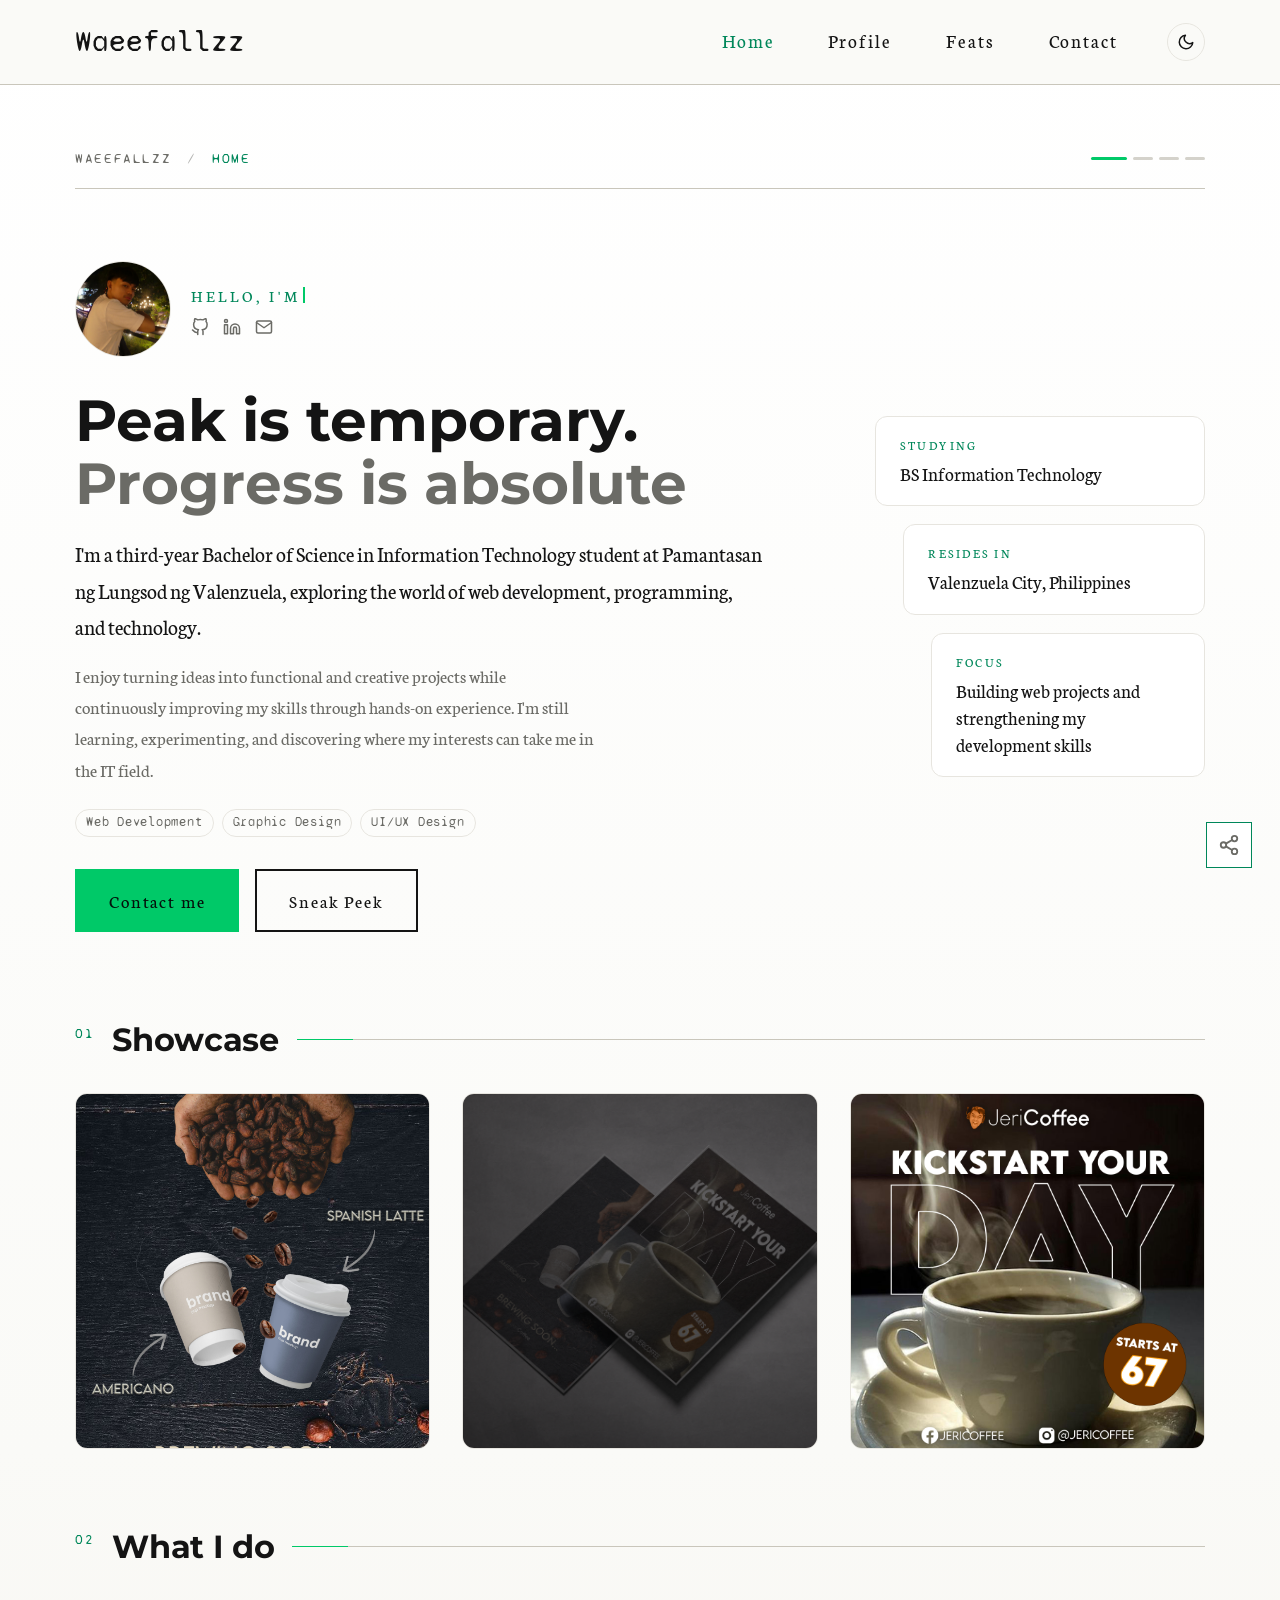
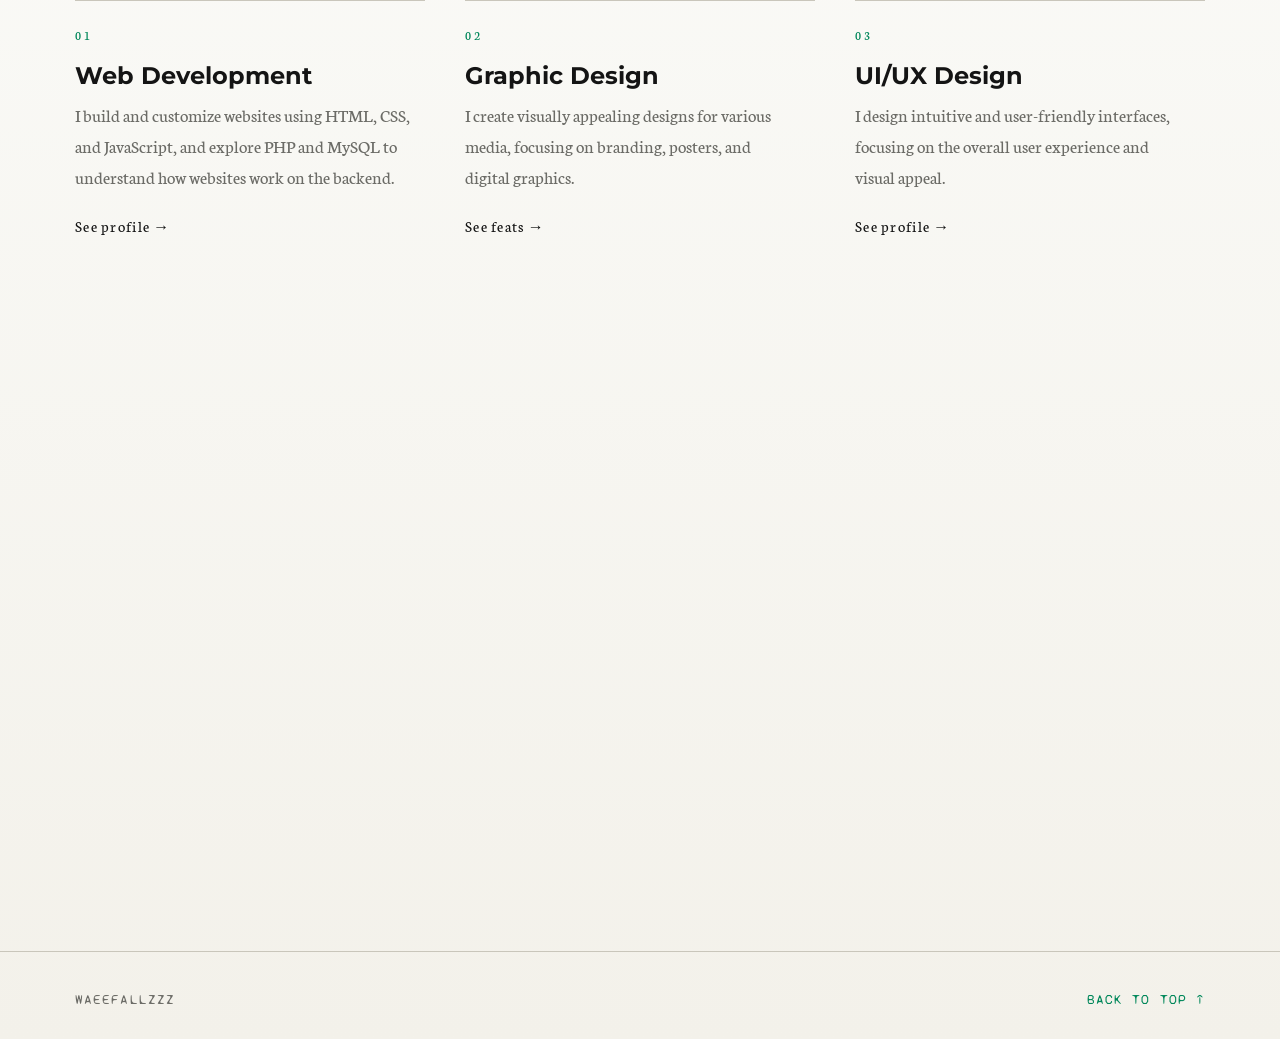
==== commit d6b624bb: "Updated Portfolio" ====
--- a/index.html
+++ b/index.html
@@ -102,6 +102,24 @@
       </div>
     </section>
 
+    <section class="now">
+      <h3 class="sub-title">Right now</h3>
+      <ul class="now-list">
+        <li class="now-item">
+          <span class="now-label">Learning</span>
+          <p>PHP and MySQL, and how the backend side of a website fits together.</p>
+        </li>
+        <li class="now-item">
+          <span class="now-label">Building</span>
+          <p>Small web projects and design pieces that sharpen my skills with every iteration.</p>
+        </li>
+        <li class="now-item is-open">
+          <span class="now-label">Open to</span>
+          <p>Internships, collaborations, and chances to learn on real projects.</p>
+        </li>
+      </ul>
+    </section>
+
     <section class="closing">
       <p>Have a project in mind or an opportunity to share? Feel free to reach out.</p>
       <a href="contact.html" class="button">Contact me</a>
@@ -111,7 +129,7 @@
 
   <footer class="footer">
     <div class="footer-bottom">
-      <p>&copy; 2026 Your Name</p>
+      <p>waeefallzzz</p>
       <a href="#" class="footer-up">Back to top &uarr;</a>
     </div>
   </footer>
--- a/style.css
+++ b/style.css
@@ -228,6 +228,7 @@
 
 .showcase-strip,
 .focus,
+.now,
 .profile-block,
 .pf-hero,
 .page-section { margin-bottom: 80px; }
@@ -530,33 +531,106 @@
   background: var(--placeholder);
 }
 
+/* "Right now" cards (Home) */
+.now-list {
+  display: grid;
+  grid-template-columns: repeat(auto-fit, minmax(240px, 1fr));
+  gap: 24px;
+  list-style: none;
+}
+
+.now-item {
+  padding: 24px;
+  background: var(--card);
+  border: 1px solid var(--line);
+  border-radius: 12px;
+  transition: border-color 0.3s ease, transform 0.3s ease;
+}
+
+.now-item:hover { border-color: var(--nav-accent); transform: translateY(-3px); }
+
+.now-label {
+  display: flex;
+  align-items: center;
+  gap: 10px;
+  margin-bottom: 8px;
+  color: var(--nav-accent);
+  font-family: var(--font-logo);
+  font-size: 0.85rem;
+  letter-spacing: 0.12em;
+  text-transform: uppercase;
+}
+
+.now-item p { color: var(--muted); }
+
+.now-item.is-open .now-label::before {
+  content: "";
+  width: 8px;
+  height: 8px;
+  border-radius: 50%;
+  background: var(--accent);
+  animation: nowPulse 1.8s ease-out infinite;
+}
+
 /* ==========================================================
    Profile
    ========================================================== */
 
-.pf-hero {
-  display: grid;
-  grid-template-columns: 1fr 1fr;
-  gap: 64px;
-  align-items: center;
-}
+.pf-hero { display: block; }
 
 .pf-name { margin-bottom: 12px; font-size: clamp(2.4rem, 5vw, 4rem); }
 .pf-role { max-width: 520px; color: var(--muted); font-size: 1.3rem; }
 
-
-/* Introduction panel */
-.intro {
-  padding: 28px 32px;
-  background: var(--card);
-  border: 1px solid var(--line);
-  border-left: 3px solid var(--accent);
-  border-radius: 4px 12px 12px 4px;
-}
-
-.intro .sub-title { margin-bottom: 16px; font-size: 1.25rem; }
-.intro p { font-size: 1.15rem; line-height: 1.9; }
-.intro p + p { margin-top: 14px; }
+/* About layout: heading, then photo on the left and text on the right */
+.about-head { margin-bottom: 56px; text-align: center; }
+.about-head .pf-role { margin: 0 auto; }
+
+.about-grid {
+  display: grid;
+  grid-template-columns: minmax(260px, 380px) 1fr;
+  gap: 56px;
+  align-items: start;
+}
+
+.about-photo {
+  aspect-ratio: 4 / 5;
+  background: var(--placeholder);
+  border: 1px solid var(--line);
+  border-radius: 20px;
+  box-shadow: 0 16px 40px var(--shadow);
+  overflow: hidden;
+}
+
+.about-photo img { display: block; width: 100%; height: 100%; object-fit: cover; }
+
+.about-cols {
+  display: grid;
+  grid-template-columns: 1fr 1fr;
+  gap: 40px;
+  margin-bottom: 48px;
+}
+
+.about-title {
+  display: flex;
+  align-items: center;
+  gap: 12px;
+  margin: 0 0 16px;
+  padding-bottom: 12px;
+  border-bottom: 1px solid var(--divider);
+  font-size: 1.1rem;
+  letter-spacing: 0.02em;
+}
+
+.about-title::before {
+  content: "";
+  width: 3px;
+  height: 1.1em;
+  border-radius: 2px;
+  background: var(--accent);
+}
+
+.about-cols p { color: var(--muted); font-size: 1.1rem; line-height: 1.8; }
+.about-cols p + p { margin-top: 14px; }
 
 /* Details list */
 .pf-facts {
@@ -565,6 +639,8 @@
   gap: 0 48px;
   border-bottom: 1px solid var(--divider);
 }
+
+.about-details .pf-facts { grid-template-columns: 1fr 1fr; gap: 0 40px; }
 
 .pf-facts div { padding: 18px 0; border-top: 1px solid var(--divider); }
 
@@ -607,57 +683,66 @@
 .cv-org { color: var(--nav-accent); }
 .cv-desc { color: var(--muted); }
 
-.skill-list {
-  display: grid;
-  grid-template-columns: 1fr 1fr;
-  column-gap: 64px;
-  border-top: 1px solid var(--divider);
-}
-
-.skill-row {
-  display: grid;
-  grid-template-columns: 28px 112px 1fr 48px;
+/* Skills: grouped by comfort level */
+.skill-groups { border-top: 1px solid var(--divider); }
+
+.skill-group {
+  display: grid;
+  grid-template-columns: 180px 1fr;
+  gap: 32px;
+  align-items: start;
+  padding: 26px 0;
+  border-bottom: 1px solid var(--divider);
+}
+
+.skill-group-title {
+  display: flex;
   align-items: center;
-  gap: 16px;
-  padding: 16px 0;
-  border-bottom: 1px solid var(--divider);
-}
-
-.skill-icon { display: grid; place-items: center; width: 28px; height: 28px; }
-.skill-icon img { width: 100%; height: 100%; object-fit: contain; }
-.skill-icon:empty { border: 1px dashed var(--muted); border-radius: 6px; opacity: 0.6; }
-
-.skill-name {
+  gap: 10px;
+  padding-top: 8px;
+  color: var(--muted);
+  font-family: var(--font-logo);
+  font-size: 0.85rem;
+  font-weight: 400;
+  letter-spacing: 0.12em;
+  text-transform: uppercase;
+  transition: color 0.3s ease;
+}
+
+.skill-group-title::before {
+  content: "";
+  width: 8px;
+  height: 8px;
+  border-radius: 50%;
+  border: 1px solid var(--muted);
+  transition: background 0.3s ease, border-color 0.3s ease;
+}
+
+.skill-group.is-top .skill-group-title { color: var(--nav-accent); }
+.skill-group.is-top .skill-group-title::before { background: var(--accent); border-color: var(--accent); }
+.skill-group.is-mid .skill-group-title::before { background: color-mix(in srgb, var(--accent) 50%, transparent); border-color: var(--accent); }
+
+.skill-pills { display: flex; flex-wrap: wrap; gap: 10px; list-style: none; }
+
+.skill-pill {
+  display: inline-flex;
+  align-items: center;
+  gap: 10px;
+  padding: 8px 20px;
+  background: var(--card);
+  border: 1px solid var(--line);
+  border-radius: 999px;
   font-family: var(--font-heading);
-  font-size: 1.05rem;
-  line-height: 1.1;
-  transition: color 0.3s ease;
-}
-
-.skill-row:hover .skill-name { color: var(--nav-accent); }
-
-.skill-level {
-  color: var(--muted);
-  font-family: var(--font-logo);
-  font-size: 0.9rem;
-  text-align: right;
-  counter-reset: level var(--level);
-}
-
-.skill-level::after { content: counter(level) "%"; }
-
-.skill-meter {
-  height: 10px;
-  background: repeating-linear-gradient(90deg, var(--scroll) 0 5px, transparent 5px 8px);
-}
-
-.skill-meter span {
-  display: block;
-  height: 100%;
-  width: calc(var(--level) * 1%);
-  background: repeating-linear-gradient(90deg, var(--nav-accent) 0 5px, transparent 5px 8px);
-  animation: skillFill 1.2s ease both;
-}
+  font-size: 1rem;
+  line-height: 1.2;
+  transition: border-color 0.3s ease, color 0.3s ease, transform 0.3s ease;
+}
+
+.skill-pill img { display: block; width: 18px; height: 18px; object-fit: contain; }
+
+.skill-group.is-top .skill-pill { border-color: color-mix(in srgb, var(--accent) 45%, var(--line)); }
+
+.skill-pill:hover { border-color: var(--nav-accent); color: var(--nav-accent); transform: translateY(-2px); }
 
 /* ==========================================================
    Feats
@@ -1053,9 +1138,12 @@
   to   { opacity: 0; transform: translateY(-20px); }
 }
 
-@keyframes skillFill { from { width: 0; } }
-
 @keyframes stepGrow { from { width: 20px; } }
+
+@keyframes nowPulse {
+  from { box-shadow: 0 0 0 0 color-mix(in srgb, var(--accent) 55%, transparent); }
+  to   { box-shadow: 0 0 0 10px transparent; }
+}
 
 body.page-leave .header { animation: headerOut 0.35s ease forwards; }
 body.page-leave main    { animation: pageOut 0.35s ease forwards; }
@@ -1063,6 +1151,27 @@
 @media (prefers-reduced-motion: reduce) {
   * { animation: none !important; transition: none !important; }
 }
+
+/* ==========================================================
+   Scroll reveal (classes added by script.js)
+   Uses the individual `translate` property so it never fights
+   with hover `transform` effects on the same element.
+   ========================================================== */
+
+.reveal {
+  opacity: 0;
+  translate: 0 28px;
+  transition:
+    opacity 0.9s cubic-bezier(0.2, 0.7, 0.2, 1) var(--d, 0ms),
+    translate 0.9s cubic-bezier(0.2, 0.7, 0.2, 1) var(--d, 0ms);
+}
+
+.reveal-left  { translate: -44px 0; }
+.reveal-right { translate: 44px 0; }
+
+.reveal.is-in { opacity: 1; translate: 0 0; }
+
+main { overflow-x: clip; }
 
 /* ==========================================================
    Responsive
@@ -1089,8 +1198,8 @@
   .focus-grid { grid-template-columns: 1fr; gap: 32px; }
   .strip-grid { grid-template-columns: 1fr; }
 
-  .pf-hero { grid-template-columns: 1fr; gap: 40px; }
-  .skill-list { grid-template-columns: 1fr; }
+  .about-grid { grid-template-columns: 1fr; gap: 40px; }
+  .about-photo { width: 100%; max-width: 360px; margin: 0 auto; }
 
   .contact-grid { grid-template-columns: 1fr; }
   .contact-form { padding: 24px 20px; }
@@ -1098,10 +1207,13 @@
 
 @media (max-width: 800px) {
   .cv-row { grid-template-columns: 1fr; gap: 8px; }
+  .skill-group { grid-template-columns: 1fr; gap: 14px; }
+  .skill-group-title { padding-top: 0; }
 }
 
 @media (max-width: 700px) {
   .social-rail { display: none; }
+  .about-cols { grid-template-columns: 1fr; gap: 32px; }
 }
 
 @media (max-width: 600px) {
@@ -1115,8 +1227,7 @@
   nav, .theme-toggle { margin-left: 0; }
 
   main { padding-bottom: 60px; }
-  .pf-facts { grid-template-columns: 1fr; }
-  .skill-row { grid-template-columns: 28px 96px 1fr 44px; gap: 12px; }
+  .pf-facts, .about-details .pf-facts { grid-template-columns: 1fr; }
 
   .showcase { padding: 14px; }
   .showcase-panel { padding: 52px 18px 20px; }
